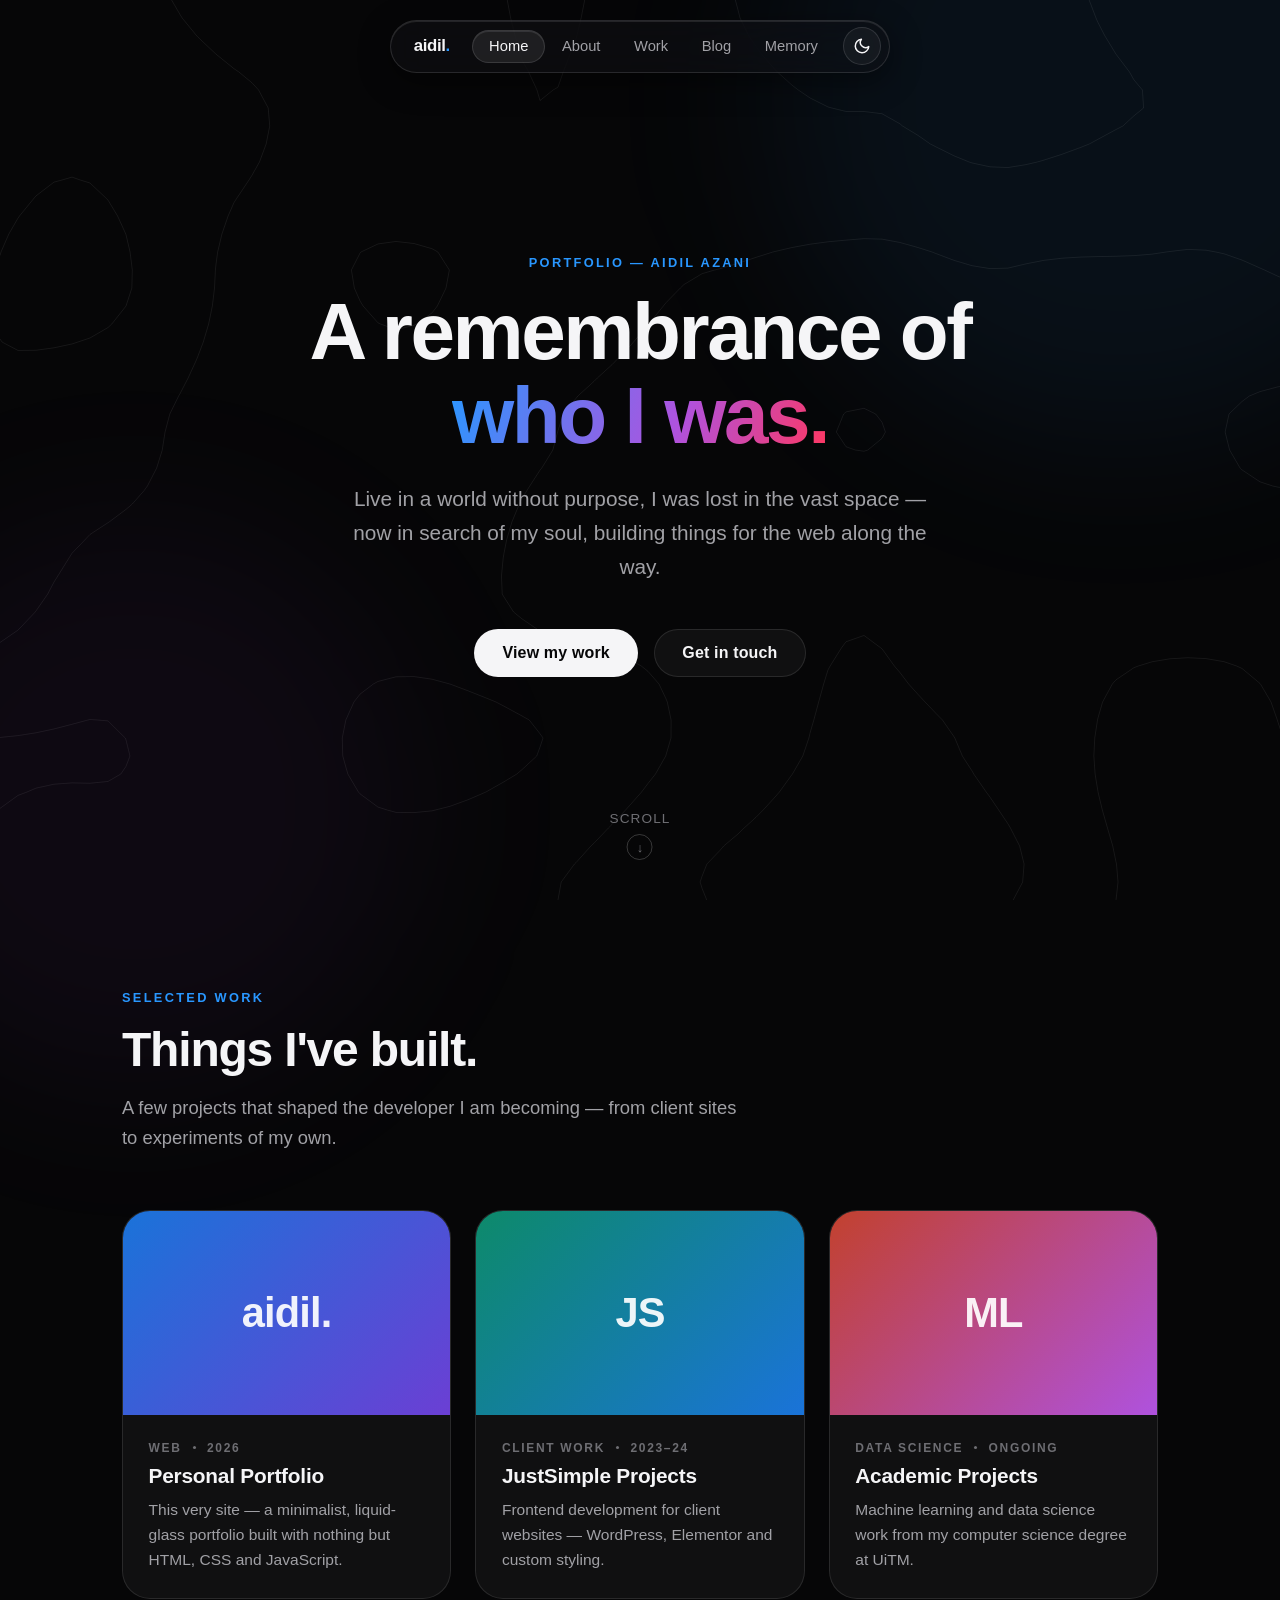
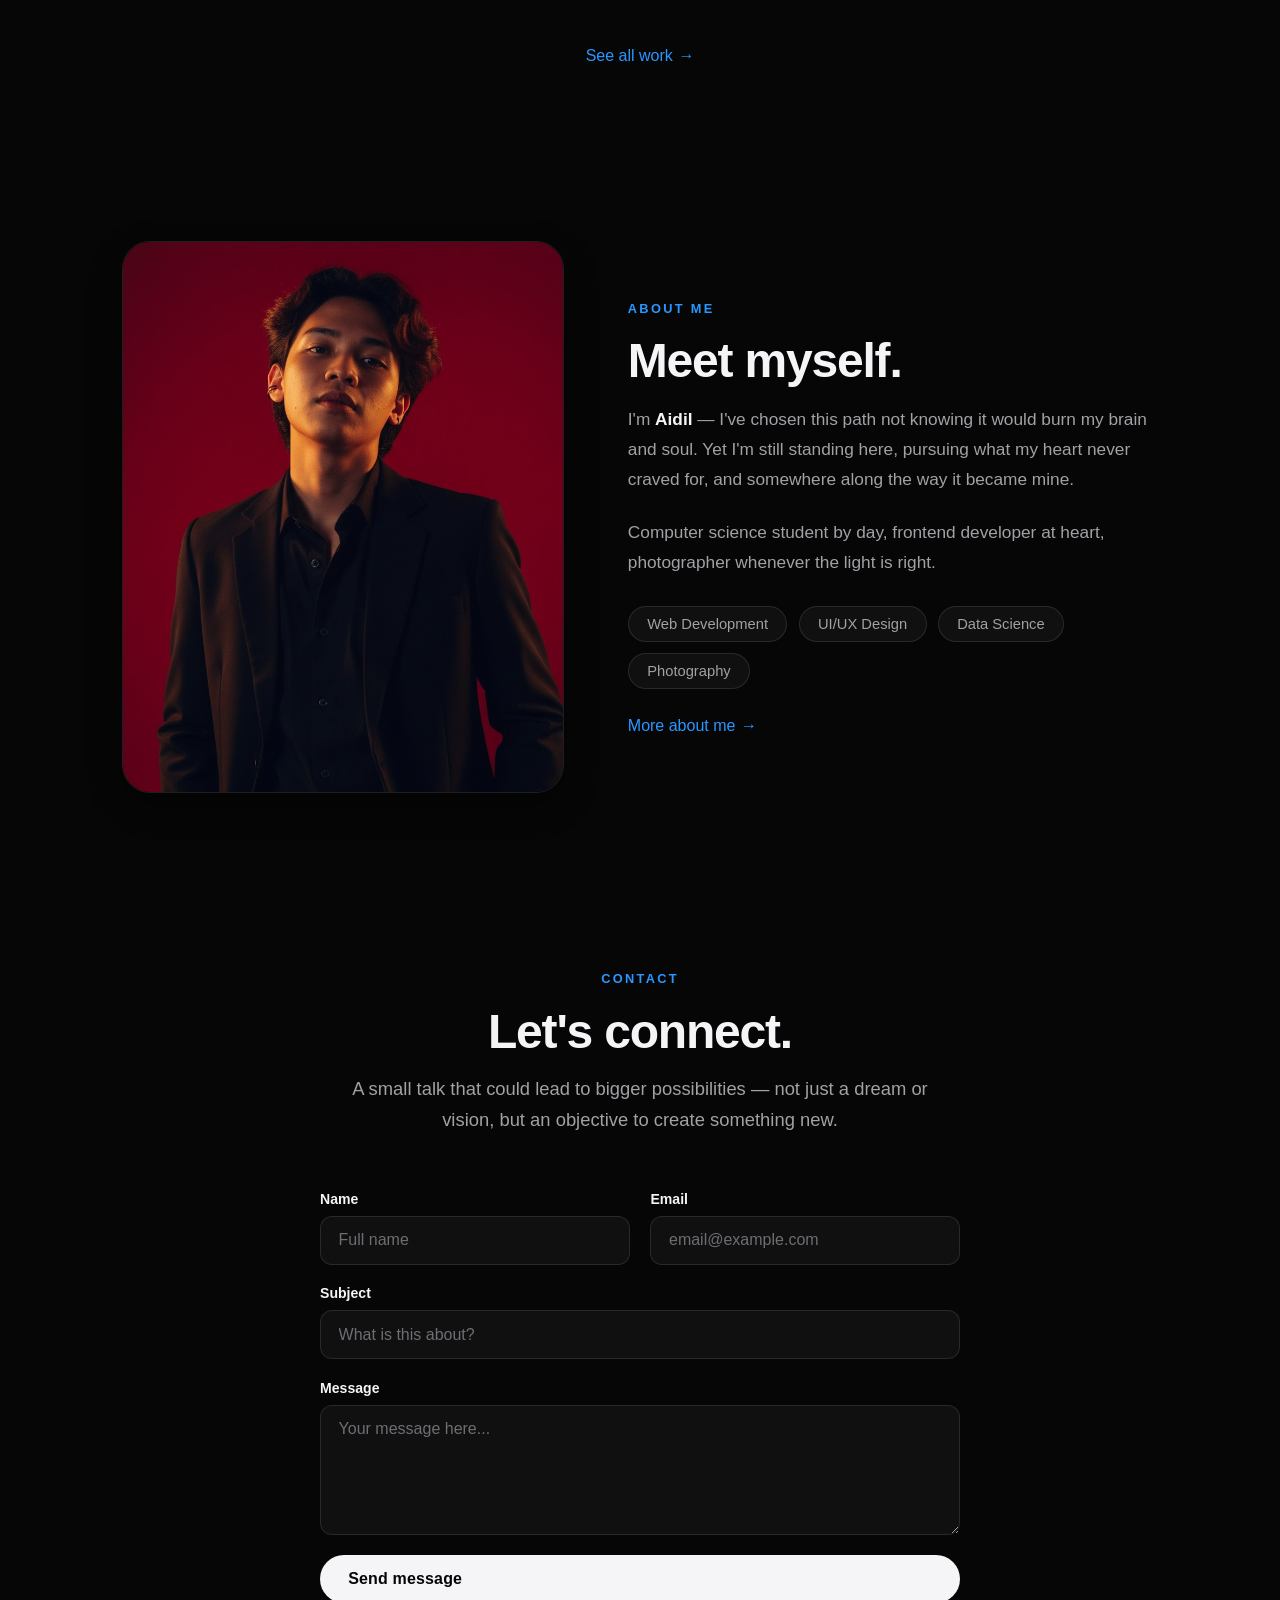
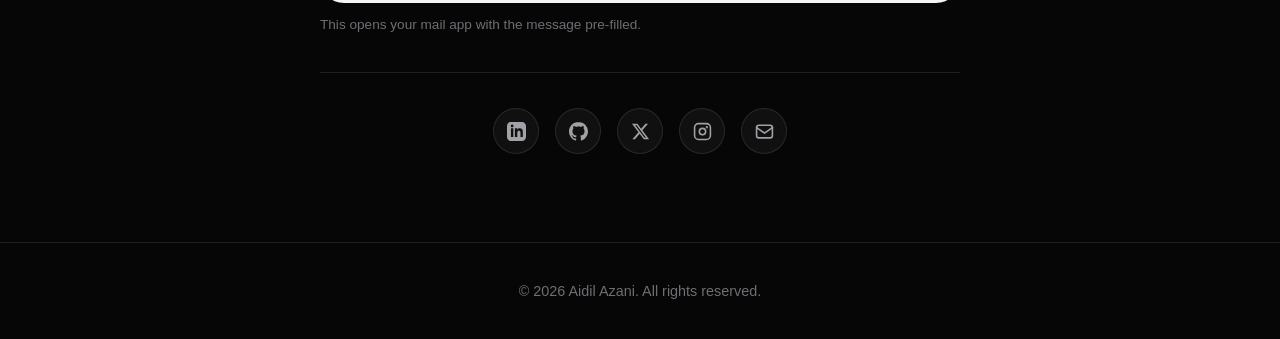
==== index.html @ 61cc22b5 "feat: initialize portfolio website with blog, memory game, and gallery functionality" ====
<!DOCTYPE html>
<html lang="en" data-theme="dark">

<head>
    <meta charset="UTF-8">
    <meta name="viewport" content="width=device-width, initial-scale=1.0">
    <title>Aidil Azani – Portfolio</title>
    <meta name="description" content="Portfolio of Aidil Azani — frontend developer and computer science student.">
    <script>
        (function () {
            var t; try { t = localStorage.getItem('theme'); } catch (e) { }
            document.documentElement.setAttribute('data-theme', t === 'light' ? 'light' : 'dark');
        })();
    </script>
    <link rel="stylesheet" href="css/portfolio.css">
</head>

<body>

    <header class="site-nav">
        <nav class="glass-nav" aria-label="Main navigation">
            <a href="index.html" class="nav-logo">aidil<span>.</span></a>
            <ul class="nav-links">
                <li class="nav-indicator" aria-hidden="true"></li>
                <li><a href="index.html">Home</a></li>
                <li><a href="about.html">About</a></li>
                <li><a href="work.html">Work</a></li>
                <li><a href="blog.html">Blog</a></li>
                <li><a href="memory.html">Memory</a></li>
            </ul>
            <button id="theme-toggle" class="theme-toggle" aria-label="Toggle dark / light mode">
                <svg class="icon-moon" viewBox="0 0 24 24" fill="none" stroke="currentColor" stroke-width="2"
                    stroke-linecap="round" stroke-linejoin="round">
                    <path d="M21 12.79A9 9 0 1 1 11.21 3 7 7 0 0 0 21 12.79z"></path>
                </svg>
                <svg class="icon-sun" viewBox="0 0 24 24" fill="none" stroke="currentColor" stroke-width="2"
                    stroke-linecap="round" stroke-linejoin="round">
                    <circle cx="12" cy="12" r="4"></circle>
                    <path d="M12 2v2m0 16v2M4.93 4.93l1.41 1.41m11.32 11.32 1.41 1.41M2 12h2m16 0h2M4.93 19.07l1.41-1.41M17.66 6.34l1.41-1.41"></path>
                </svg>
            </button>
        </nav>
    </header>

    <main>

        <!-- Hero -->
        <section class="hero container">
            <span class="eyebrow">Portfolio — Aidil Azani</span>
            <h1>A remembrance of<br><span class="gradient-text">who I was.</span></h1>
            <p class="lede">Live in a world without purpose, I was lost in the vast space — now in search of my
                soul, building things for the web along the way.</p>
            <div class="hero-actions">
                <a href="work.html" class="btn btn-primary">View my work</a>
                <a href="#contact" class="btn btn-ghost">Get in touch</a>
            </div>
            <div class="scroll-indicator">
                <p>Scroll</p>
                <div class="scroll-icon"></div>
            </div>
        </section>

        <!-- Featured work -->
        <section id="featured" class="container">
            <div class="section-head reveal">
                <span class="eyebrow">Selected Work</span>
                <h2 class="section-title">Things I've built.</h2>
                <p class="section-subtitle">A few projects that shaped the developer I am becoming — from client
                    sites to experiments of my own.</p>
            </div>
            <div class="card-grid">
                <a href="work.html" class="glass-card reveal">
                    <div class="card-thumb thumb-a">aidil.</div>
                    <div class="card-body">
                        <div class="card-meta"><span>Web</span><span class="dot"></span><span>2026</span></div>
                        <h3>Personal Portfolio</h3>
                        <p>This very site — a minimalist, liquid-glass portfolio built with nothing but HTML, CSS
                            and JavaScript.</p>
                    </div>
                </a>
                <a href="work.html" class="glass-card reveal reveal-delay-1">
                    <div class="card-thumb thumb-b">JS</div>
                    <div class="card-body">
                        <div class="card-meta"><span>Client Work</span><span class="dot"></span><span>2023–24</span></div>
                        <h3>JustSimple Projects</h3>
                        <p>Frontend development for client websites — WordPress, Elementor and custom styling.</p>
                    </div>
                </a>
                <a href="work.html" class="glass-card reveal reveal-delay-2">
                    <div class="card-thumb thumb-c">ML</div>
                    <div class="card-body">
                        <div class="card-meta"><span>Data Science</span><span class="dot"></span><span>Ongoing</span></div>
                        <h3>Academic Projects</h3>
                        <p>Machine learning and data science work from my computer science degree at UiTM.</p>
                    </div>
                </a>
            </div>
            <div class="section-footer reveal">
                <a href="work.html" class="text-link">See all work <span>→</span></a>
            </div>
        </section>

        <!-- About teaser -->
        <section id="about" class="container">
            <div class="about-split">
                <div class="about-photo reveal">
                    <img src="images/about.JPEG" alt="Aidil Azani">
                </div>
                <div class="about-copy reveal reveal-delay-1">
                    <span class="eyebrow">About Me</span>
                    <h2 class="section-title">Meet myself.</h2>
                    <p>I'm <strong>Aidil</strong> — I've chosen this path not knowing it would burn my brain and
                        soul. Yet I'm still standing here, pursuing what my heart never craved for, and somewhere
                        along the way it became mine.</p>
                    <p>Computer science student by day, frontend developer at heart, photographer whenever the
                        light is right.</p>
                    <div class="skills">
                        <span class="skill-tag">Web Development</span>
                        <span class="skill-tag">UI/UX Design</span>
                        <span class="skill-tag">Data Science</span>
                        <span class="skill-tag">Photography</span>
                    </div>
                    <a href="about.html" class="text-link">More about me <span>→</span></a>
                </div>
            </div>
        </section>

        <!-- Contact -->
        <section id="contact" class="container">
            <div class="contact-wrap">
                <div class="section-head centered reveal">
                    <span class="eyebrow">Contact</span>
                    <h2 class="section-title">Let's connect.</h2>
                    <p class="section-subtitle">A small talk that could lead to bigger possibilities — not just a
                        dream or vision, but an objective to create something new.</p>
                </div>

                <form class="contact-form reveal">
                    <div class="form-row">
                        <div class="form-group">
                            <label for="name">Name</label>
                            <input type="text" id="name" name="name" placeholder="Full name" required>
                        </div>
                        <div class="form-group">
                            <label for="email">Email</label>
                            <input type="email" id="email" name="email" placeholder="email@example.com" required>
                        </div>
                    </div>
                    <div class="form-group">
                        <label for="subject">Subject</label>
                        <input type="text" id="subject" name="subject" placeholder="What is this about?" required>
                    </div>
                    <div class="form-group">
                        <label for="message">Message</label>
                        <textarea id="message" name="message" placeholder="Your message here..." required></textarea>
                    </div>
                    <button type="submit" class="btn btn-primary">Send message</button>
                    <p class="form-note">This opens your mail app with the message pre-filled.</p>
                </form>

                <div class="social-links reveal">
                    <a href="https://linkedin.com/in/aidilazani" class="social-link" title="LinkedIn" target="_blank"
                        rel="noopener" aria-label="LinkedIn">
                        <svg viewBox="0 0 24 24" fill="currentColor">
                            <path d="M19 0h-14c-2.76 0-5 2.24-5 5v14c0 2.76 2.24 5 5 5h14c2.76 0 5-2.24 5-5v-14c0-2.76-2.24-5-5-5zm-11 19h-3v-11h3v11zm-1.5-12.27c-.97 0-1.75-.79-1.75-1.76s.78-1.76 1.75-1.76 1.75.79 1.75 1.76-.78 1.76-1.75 1.76zm13.5 12.27h-3v-5.6c0-3.37-4-3.11-4 0v5.6h-3v-11h3v1.77c1.4-2.59 7-2.78 7 2.47v6.76z" />
                        </svg>
                    </a>
                    <a href="https://github.com/kodeypool" class="social-link" title="GitHub" target="_blank"
                        rel="noopener" aria-label="GitHub">
                        <svg viewBox="0 0 24 24" fill="currentColor">
                            <path d="M12 0c-6.63 0-12 5.37-12 12 0 5.3 3.44 9.8 8.21 11.39.6.11.82-.26.82-.58 0-.28-.01-1.02-.02-2.01-3.34.73-4.04-1.61-4.04-1.61-.55-1.39-1.33-1.76-1.33-1.76-1.09-.74.08-.73.08-.73 1.21.09 1.84 1.24 1.84 1.24 1.07 1.83 2.81 1.3 3.49 1 .11-.78.42-1.31.76-1.61-2.66-.3-5.47-1.33-5.47-5.93 0-1.31.47-2.38 1.24-3.22-.13-.3-.54-1.52.12-3.18 0 0 1.01-.32 3.3 1.23.96-.27 1.98-.4 3-.4s2.04.14 3 .4c2.28-1.55 3.29-1.23 3.29-1.23.66 1.66.25 2.88.12 3.18.77.84 1.23 1.91 1.23 3.22 0 4.61-2.81 5.63-5.48 5.92.43.37.81 1.1.81 2.22 0 1.61-.01 2.9-.01 3.29 0 .32.21.7.82.58 4.77-1.59 8.2-6.09 8.2-11.39 0-6.63-5.37-12-12-12z" />
                        </svg>
                    </a>
                    <a href="https://twitter.com/aidilazani" class="social-link" title="X" target="_blank"
                        rel="noopener" aria-label="X (Twitter)">
                        <svg viewBox="0 0 24 24" fill="currentColor">
                            <path d="M18.244 2.25h3.308l-7.227 8.26 8.502 11.24h-6.657l-5.214-6.817-5.966 6.817h-3.31l7.73-8.835-8.156-10.665h6.826l4.713 6.231zm-1.161 17.52h1.833l-11.83-15.644h-1.967z" />
                        </svg>
                    </a>
                    <a href="https://instagram.com/aidilazani" class="social-link" title="Instagram" target="_blank"
                        rel="noopener" aria-label="Instagram">
                        <svg viewBox="0 0 24 24" fill="none" stroke="currentColor" stroke-width="2"
                            stroke-linecap="round" stroke-linejoin="round">
                            <rect x="2" y="2" width="20" height="20" rx="5"></rect>
                            <circle cx="12" cy="12" r="4"></circle>
                            <circle cx="17.5" cy="6.5" r="0.5" fill="currentColor"></circle>
                        </svg>
                    </a>
                    <a href="mailto:haidilazani@gmail.com" class="social-link" title="Email" aria-label="Email">
                        <svg viewBox="0 0 24 24" fill="none" stroke="currentColor" stroke-width="2"
                            stroke-linecap="round" stroke-linejoin="round">
                            <rect x="2" y="4" width="20" height="16" rx="3"></rect>
                            <path d="m2 7 10 7 10-7"></path>
                        </svg>
                    </a>
                </div>
            </div>
        </section>
    </main>

    <footer>
        &copy; 2026 Aidil Azani. All rights reserved.
    </footer>

    <script src="js/navbar.js"></script>
    <script src="js/background.js"></script>
</body>

</html>
---- css/portfolio.css ----
/* ==========================================================================
   Aidil Azani — Portfolio
   Design system: Apple-inspired minimalism, liquid glass surfaces
   ========================================================================== */

/* --------------------------------------------------------------------------
   1. Design tokens
   -------------------------------------------------------------------------- */
:root {
  color-scheme: dark;

  /* Surfaces */
  --bg: #060607;
  --bg-elevated: #121214;
  --bg-card: rgba(255, 255, 255, 0.045);
  --bg-card-hover: rgba(255, 255, 255, 0.08);

  /* Text */
  --text: #f5f5f7;
  --text-secondary: #a1a1a6;
  --text-tertiary: #6e6e73;

  /* Accent (Apple blue, dark variant) */
  --accent: #2997ff;
  --accent-soft: rgba(41, 151, 255, 0.14);

  /* Lines */
  --border: rgba(255, 255, 255, 0.1);
  --border-strong: rgba(255, 255, 255, 0.2);

  /* Liquid glass */
  --glass-bg: rgba(18, 18, 20, 0.55);
  --glass-bg-scrolled: rgba(14, 14, 16, 0.72);
  --glass-border: rgba(255, 255, 255, 0.12);
  --glass-highlight: rgba(255, 255, 255, 0.1);
  --glass-shadow: 0 8px 32px rgba(0, 0, 0, 0.45);

  /* Ambient glow orbs */
  --orb-1: rgba(41, 151, 255, 0.07);
  --orb-2: rgba(175, 82, 222, 0.05);

  /* Buttons */
  --btn-solid-bg: #f5f5f7;
  --btn-solid-text: #060607;

  /* Shadows */
  --shadow-card: 0 12px 32px rgba(0, 0, 0, 0.4);

  /* Motion */
  --ease-spring: cubic-bezier(0.32, 0.72, 0, 1);
  --ease-out: cubic-bezier(0.22, 1, 0.36, 1);

  /* Radii */
  --radius-sm: 12px;
  --radius-md: 18px;
  --radius-lg: 28px;
  --radius-pill: 999px;
}

[data-theme="light"] {
  color-scheme: light;

  --bg: #f5f5f7;
  --bg-elevated: #ffffff;
  --bg-card: rgba(255, 255, 255, 0.72);
  --bg-card-hover: rgba(255, 255, 255, 0.95);

  --text: #1d1d1f;
  --text-secondary: #51515a;
  --text-tertiary: #86868b;

  --accent: #0071e3;
  --accent-soft: rgba(0, 113, 227, 0.1);

  --border: rgba(0, 0, 0, 0.1);
  --border-strong: rgba(0, 0, 0, 0.2);

  --glass-bg: rgba(255, 255, 255, 0.55);
  --glass-bg-scrolled: rgba(255, 255, 255, 0.75);
  --glass-border: rgba(255, 255, 255, 0.65);
  --glass-highlight: rgba(255, 255, 255, 0.9);
  --glass-shadow: 0 8px 32px rgba(0, 0, 0, 0.1);

  --orb-1: rgba(0, 113, 227, 0.09);
  --orb-2: rgba(175, 82, 222, 0.07);

  --btn-solid-bg: #1d1d1f;
  --btn-solid-text: #f5f5f7;

  --shadow-card: 0 12px 32px rgba(0, 0, 0, 0.08);
}

/* --------------------------------------------------------------------------
   2. Base
   -------------------------------------------------------------------------- */
*,
*::before,
*::after {
  box-sizing: border-box;
}

html {
  scroll-behavior: smooth;
}

body {
  margin: 0;
  min-height: 100vh;
  font-family: -apple-system, BlinkMacSystemFont, "SF Pro Display", "Segoe UI",
    Roboto, Helvetica, Arial, sans-serif;
  background: var(--bg);
  color: var(--text);
  -webkit-font-smoothing: antialiased;
  text-rendering: optimizeLegibility;
  transition: background-color 0.5s ease, color 0.5s ease;
  overflow-x: hidden;
}

::selection {
  background: var(--accent);
  color: #fff;
}

/* Ambient background orbs */
body::before,
body::after {
  content: "";
  position: fixed;
  z-index: -1;
  border-radius: 50%;
  filter: blur(80px);
  pointer-events: none;
  transition: background 0.6s ease;
}

body::before {
  width: 55vw;
  height: 55vw;
  top: -20vw;
  right: -15vw;
  background: var(--orb-1);
  animation: drift-a 26s ease-in-out infinite alternate;
}

body::after {
  width: 45vw;
  height: 45vw;
  bottom: -15vw;
  left: -12vw;
  background: var(--orb-2);
  animation: drift-b 32s ease-in-out infinite alternate;
}

@keyframes drift-a {
  to {
    transform: translate(-8vw, 10vh) scale(1.15);
  }
}

@keyframes drift-b {
  to {
    transform: translate(10vw, -8vh) scale(1.1);
  }
}

img {
  max-width: 100%;
  display: block;
}

/* Interactive cursor background (injected by js/background.js).
   Negative z-index keeps it under all content; as the last child of
   <body> it still paints above the ambient orbs. */
.cursor-canvas {
  position: fixed;
  inset: 0;
  z-index: -1;
  pointer-events: none;
}

/* --------------------------------------------------------------------------
   3. Liquid glass navigation
   -------------------------------------------------------------------------- */
.site-nav {
  position: fixed;
  top: 1.25rem;
  left: 0;
  right: 0;
  z-index: 1000;
  display: flex;
  justify-content: center;
  padding: 0 1rem;
  pointer-events: none;
}

.glass-nav {
  pointer-events: auto;
  display: flex;
  align-items: center;
  gap: 0.5rem;
  padding: 0.4rem 0.5rem;
  border-radius: var(--radius-pill);
  background: var(--glass-bg);
  -webkit-backdrop-filter: blur(20px) saturate(180%);
  backdrop-filter: blur(20px) saturate(180%);
  border: 1px solid var(--glass-border);
  box-shadow: var(--glass-shadow),
    inset 0 1px 0 var(--glass-highlight);
  transition: background 0.4s ease, box-shadow 0.4s ease,
    border-color 0.4s ease, transform 0.4s var(--ease-spring);
}

.site-nav.scrolled .glass-nav {
  background: var(--glass-bg-scrolled);
  transform: scale(0.96);
}

.nav-logo {
  font-weight: 700;
  font-size: 1.05rem;
  letter-spacing: -0.02em;
  color: var(--text);
  text-decoration: none;
  padding: 0.45rem 0.9rem;
  white-space: nowrap;
}

.nav-logo span {
  color: var(--accent);
}

.nav-links {
  position: relative;
  display: flex;
  list-style: none;
  margin: 0;
  padding: 0;
}

.nav-links a {
  position: relative;
  z-index: 1;
  display: block;
  padding: 0.55rem 1.05rem;
  font-size: 0.92rem;
  font-weight: 500;
  color: var(--text-secondary);
  text-decoration: none;
  border-radius: var(--radius-pill);
  transition: color 0.25s ease;
  white-space: nowrap;
}

.nav-links a:hover,
.nav-links a.active {
  color: var(--text);
}

/* Sliding liquid pill (positioned by JS) */
.nav-indicator {
  position: absolute;
  top: 0;
  left: 0;
  height: 100%;
  border-radius: var(--radius-pill);
  background: var(--bg-card-hover);
  border: 1px solid var(--glass-border);
  box-shadow: inset 0 1px 0 var(--glass-highlight);
  opacity: 0;
  transition: left 0.45s var(--ease-spring), width 0.45s var(--ease-spring),
    opacity 0.3s ease, background 0.4s ease;
  will-change: left, width;
}

.nav-indicator.visible {
  opacity: 1;
}

/* Theme toggle */
.theme-toggle {
  position: relative;
  width: 38px;
  height: 38px;
  flex-shrink: 0;
  border: 1px solid var(--glass-border);
  border-radius: 50%;
  background: var(--bg-card);
  color: var(--text);
  cursor: pointer;
  display: flex;
  align-items: center;
  justify-content: center;
  transition: background 0.3s ease, transform 0.3s var(--ease-spring),
    border-color 0.3s ease;
  overflow: hidden;
}

.theme-toggle:hover {
  background: var(--bg-card-hover);
  transform: scale(1.08);
}

.theme-toggle:active {
  transform: scale(0.92);
}

.theme-toggle svg {
  position: absolute;
  width: 18px;
  height: 18px;
  transition: transform 0.5s var(--ease-spring), opacity 0.3s ease;
}

.theme-toggle .icon-sun {
  opacity: 0;
  transform: rotate(90deg) scale(0.4);
}

.theme-toggle .icon-moon {
  opacity: 1;
  transform: rotate(0) scale(1);
}

[data-theme="light"] .theme-toggle .icon-sun {
  opacity: 1;
  transform: rotate(0) scale(1);
}

[data-theme="light"] .theme-toggle .icon-moon {
  opacity: 0;
  transform: rotate(-90deg) scale(0.4);
}

/* --------------------------------------------------------------------------
   4. Page transitions
   -------------------------------------------------------------------------- */
main {
  animation: page-enter 0.6s var(--ease-out) both;
}

body.page-exit main,
body.page-exit footer {
  opacity: 0;
  transform: translateY(12px);
  transition: opacity 0.28s ease, transform 0.28s ease;
}

@keyframes page-enter {
  from {
    opacity: 0;
    transform: translateY(16px);
  }

  to {
    opacity: 1;
    transform: translateY(0);
  }
}

/* Scroll-reveal */
.reveal {
  opacity: 0;
  transform: translateY(28px);
  transition: opacity 0.7s var(--ease-out), transform 0.7s var(--ease-out);
}

.reveal.visible {
  opacity: 1;
  transform: translateY(0);
}

.reveal-delay-1 { transition-delay: 0.1s; }
.reveal-delay-2 { transition-delay: 0.2s; }
.reveal-delay-3 { transition-delay: 0.3s; }

@media (prefers-reduced-motion: reduce) {

  *,
  *::before,
  *::after {
    animation-duration: 0.01ms !important;
    transition-duration: 0.01ms !important;
  }

  .reveal {
    opacity: 1;
    transform: none;
  }
}

/* --------------------------------------------------------------------------
   5. Layout primitives
   -------------------------------------------------------------------------- */
main {
  padding-top: 6rem;
}

/* Horizontal padding only (longhand), so it never overrides
   the vertical rhythm set on `section` below. */
.container {
  width: 100%;
  max-width: 1100px;
  margin: 0 auto;
  padding-left: 2rem;
  padding-right: 2rem;
}

/* One consistent vertical rhythm for every section */
section {
  padding-top: 5.5rem;
  padding-bottom: 5.5rem;
  scroll-margin-top: 5rem;
}

.eyebrow {
  display: inline-block;
  font-size: 0.8rem;
  font-weight: 600;
  letter-spacing: 0.18em;
  text-transform: uppercase;
  color: var(--accent);
  margin-bottom: 1.2rem;
}

.section-title {
  font-size: clamp(2rem, 4.5vw, 3rem);
  font-weight: 700;
  letter-spacing: -0.025em;
  line-height: 1.1;
  margin: 0 0 1rem;
  color: var(--text);
}

.section-subtitle {
  font-size: 1.15rem;
  line-height: 1.65;
  color: var(--text-secondary);
  max-width: 620px;
  margin: 0 0 2.5rem;
}

/* Consistent gap between a section's heading block and its content
   (card grids, timelines, tool lists...) */
.section-head {
  margin-bottom: 3.5rem;
}

.section-head> :last-child {
  margin-bottom: 0;
}

.section-head.centered {
  text-align: center;
}

.section-head.centered .section-subtitle {
  margin-left: auto;
  margin-right: auto;
}

/* --------------------------------------------------------------------------
   6. Buttons & links
   -------------------------------------------------------------------------- */
.btn {
  display: inline-flex;
  align-items: center;
  gap: 0.5rem;
  padding: 0.85rem 1.7rem;
  border-radius: var(--radius-pill);
  font-size: 1rem;
  font-weight: 600;
  font-family: inherit;
  letter-spacing: 0.01em;
  text-decoration: none;
  cursor: pointer;
  transition: transform 0.3s var(--ease-spring), box-shadow 0.3s ease,
    background 0.3s ease, color 0.3s ease, border-color 0.3s ease;
}

.btn:hover {
  transform: translateY(-2px);
}

.btn:active {
  transform: translateY(0) scale(0.97);
}

.btn-primary {
  background: var(--btn-solid-bg);
  color: var(--btn-solid-text);
  border: 1px solid transparent;
}

.btn-primary:hover {
  box-shadow: 0 8px 24px rgba(0, 0, 0, 0.25);
}

.btn-ghost {
  background: var(--bg-card);
  color: var(--text);
  border: 1px solid var(--border);
  -webkit-backdrop-filter: blur(12px);
  backdrop-filter: blur(12px);
}

.btn-ghost:hover {
  background: var(--bg-card-hover);
  border-color: var(--border-strong);
}

.text-link {
  color: var(--accent);
  text-decoration: none;
  font-weight: 500;
  display: inline-flex;
  align-items: center;
  gap: 0.35rem;
  transition: gap 0.3s var(--ease-spring);
}

.text-link:hover {
  gap: 0.65rem;
}

/* --------------------------------------------------------------------------
   7. Hero
   -------------------------------------------------------------------------- */
.hero {
  min-height: calc(100vh - 6rem);
  display: flex;
  flex-direction: column;
  align-items: center;
  justify-content: center;
  text-align: center;
  position: relative;
  padding-top: 2rem;
  padding-bottom: 6rem;
}

.hero h1 {
  font-size: clamp(2.6rem, 7vw, 5rem);
  font-weight: 700;
  letter-spacing: -0.03em;
  line-height: 1.05;
  margin: 0 0 1.5rem;
  color: var(--text);
}

.hero h1 .gradient-text {
  background: linear-gradient(110deg, var(--accent), #af52de 60%, #ff375f);
  -webkit-background-clip: text;
  background-clip: text;
  -webkit-text-fill-color: transparent;
  color: transparent;
}

.hero .lede {
  font-size: clamp(1.05rem, 2vw, 1.3rem);
  line-height: 1.65;
  color: var(--text-secondary);
  max-width: 580px;
  margin: 0 auto 2.8rem;
}

.hero-actions {
  display: flex;
  gap: 1rem;
  justify-content: center;
  flex-wrap: wrap;
}

.scroll-indicator {
  position: absolute;
  bottom: 2.5rem;
  left: 50%;
  transform: translateX(-50%);
  text-align: center;
}

.scroll-indicator p {
  color: var(--text-tertiary);
  font-size: 0.85rem;
  margin: 0 0 0.5rem;
  letter-spacing: 0.08em;
  text-transform: uppercase;
}

.scroll-icon {
  width: 26px;
  height: 26px;
  margin: 0 auto;
  border: 1px solid var(--border-strong);
  border-radius: 50%;
  display: flex;
  align-items: center;
  justify-content: center;
  animation: bounce 2.2s infinite;
}

.scroll-icon::after {
  content: "↓";
  color: var(--text-tertiary);
  font-size: 0.8rem;
}

@keyframes bounce {

  0%,
  100% {
    transform: translateY(0);
  }

  50% {
    transform: translateY(8px);
  }
}

/* --------------------------------------------------------------------------
   8. Cards (work / blog)
   -------------------------------------------------------------------------- */
.card-grid {
  display: grid;
  grid-template-columns: repeat(auto-fit, minmax(280px, 1fr));
  gap: 1.5rem;
}

.glass-card {
  position: relative;
  display: flex;
  flex-direction: column;
  border-radius: var(--radius-lg);
  background: var(--bg-card);
  border: 1px solid var(--border);
  -webkit-backdrop-filter: blur(16px);
  backdrop-filter: blur(16px);
  overflow: hidden;
  text-decoration: none;
  color: inherit;
  transition: transform 0.4s var(--ease-spring), background 0.3s ease,
    border-color 0.3s ease, box-shadow 0.4s ease;
}

.glass-card:hover {
  transform: translateY(-6px);
  background: var(--bg-card-hover);
  border-color: var(--border-strong);
  box-shadow: var(--shadow-card);
}

.card-thumb {
  aspect-ratio: 16 / 10;
  display: flex;
  align-items: center;
  justify-content: center;
  font-size: 2.6rem;
  font-weight: 700;
  letter-spacing: -0.02em;
  color: rgba(255, 255, 255, 0.92);
  transition: transform 0.5s var(--ease-spring);
}

.glass-card:hover .card-thumb {
  transform: scale(1.04);
}

.thumb-a { background: linear-gradient(135deg, #1a73d9, #6b3fd4); }
.thumb-b { background: linear-gradient(135deg, #0d8a6a, #1a73d9); }
.thumb-c { background: linear-gradient(135deg, #c2412e, #af52de); }
.thumb-d { background: linear-gradient(135deg, #b8860b, #c2412e); }

.card-body {
  padding: 1.6rem;
  display: flex;
  flex-direction: column;
  gap: 0.6rem;
  flex: 1;
}

.card-meta {
  display: flex;
  align-items: center;
  gap: 0.7rem;
  font-size: 0.75rem;
  font-weight: 600;
  text-transform: uppercase;
  letter-spacing: 0.14em;
  color: var(--text-tertiary);
}

.card-meta .dot {
  width: 3px;
  height: 3px;
  border-radius: 50%;
  background: var(--text-tertiary);
}

.card-body h3 {
  margin: 0;
  font-size: 1.3rem;
  font-weight: 600;
  letter-spacing: -0.01em;
  color: var(--text);
}

.card-body p {
  margin: 0;
  font-size: 0.97rem;
  line-height: 1.6;
  color: var(--text-secondary);
  flex: 1;
}

.card-tags {
  display: flex;
  flex-wrap: wrap;
  gap: 0.5rem;
  margin-top: 0.6rem;
}

.tag {
  font-size: 0.78rem;
  font-weight: 500;
  padding: 0.32rem 0.8rem;
  border-radius: var(--radius-pill);
  background: var(--accent-soft);
  color: var(--accent);
}

.card-link {
  margin-top: 0.8rem;
  font-size: 0.95rem;
}

.section-footer {
  text-align: center;
  margin-top: 3rem;
}

/* --------------------------------------------------------------------------
   9. About teaser (home) & About page
   -------------------------------------------------------------------------- */
.about-split {
  display: grid;
  grid-template-columns: minmax(0, 5fr) minmax(0, 6fr);
  gap: 4rem;
  align-items: center;
}

.about-photo {
  position: relative;
  border-radius: var(--radius-lg);
  overflow: hidden;
  aspect-ratio: 4 / 5;
  border: 1px solid var(--border);
  box-shadow: var(--shadow-card);
}

.about-photo img {
  width: 100%;
  height: 100%;
  object-fit: cover;
  transition: transform 0.6s var(--ease-spring);
}

.about-photo:hover img {
  transform: scale(1.04);
}

.about-copy p {
  font-size: 1.08rem;
  line-height: 1.75;
  color: var(--text-secondary);
  margin: 0 0 1.4rem;
}

.about-copy p strong {
  color: var(--text);
  font-weight: 600;
}

/* Skill pills */
.skills {
  display: flex;
  flex-wrap: wrap;
  gap: 0.7rem;
  margin: 1.8rem 0;
}

.skill-tag {
  border: 1px solid var(--border);
  border-radius: var(--radius-pill);
  padding: 0.55rem 1.15rem;
  font-size: 0.92rem;
  font-weight: 500;
  color: var(--text-secondary);
  background: var(--bg-card);
  transition: border-color 0.25s ease, color 0.25s ease,
    background 0.25s ease, transform 0.25s var(--ease-spring);
  cursor: default;
}

.skill-tag:hover {
  border-color: var(--accent);
  color: var(--accent);
  background: var(--accent-soft);
  transform: translateY(-2px);
}

/* Stats strip */
.stats-strip {
  display: grid;
  grid-template-columns: repeat(3, 1fr);
  gap: 1.5rem;
  margin: 3rem 0;
}

.stat {
  text-align: center;
  padding: 2rem 1rem;
  border-radius: var(--radius-md);
  background: var(--bg-card);
  border: 1px solid var(--border);
}

.stat .num {
  display: block;
  font-size: 2.2rem;
  font-weight: 700;
  letter-spacing: -0.02em;
  color: var(--text);
}

.stat .label {
  font-size: 0.85rem;
  color: var(--text-tertiary);
  text-transform: uppercase;
  letter-spacing: 0.12em;
}

/* Experience timeline */
.timeline {
  position: relative;
  margin: 0;
  padding: 0 0 0 2rem;
  list-style: none;
  border-left: 1px solid var(--border);
}

.timeline li {
  position: relative;
  padding-bottom: 2.6rem;
}

.timeline li:last-child {
  padding-bottom: 0;
}

.timeline li::before {
  content: "";
  position: absolute;
  left: calc(-2rem - 5.5px);
  top: 6px;
  width: 10px;
  height: 10px;
  border-radius: 50%;
  background: var(--accent);
  box-shadow: 0 0 0 5px var(--accent-soft);
}

.timeline .when {
  font-size: 0.82rem;
  font-weight: 600;
  text-transform: uppercase;
  letter-spacing: 0.14em;
  color: var(--text-tertiary);
}

.timeline h3 {
  margin: 0.4rem 0 0.2rem;
  font-size: 1.2rem;
  font-weight: 600;
  color: var(--text);
}

.timeline .role {
  font-size: 0.95rem;
  color: var(--accent);
  font-weight: 500;
  margin: 0 0 0.5rem;
}

.timeline p {
  margin: 0;
  font-size: 0.97rem;
  line-height: 1.65;
  color: var(--text-secondary);
  max-width: 560px;
}

/* Tools row */
.tools-list {
  display: flex;
  flex-wrap: wrap;
  gap: 0.8rem;
}

.tool-item {
  padding: 0.7rem 1.3rem;
  border-radius: var(--radius-md);
  background: var(--bg-card);
  border: 1px solid var(--border);
  color: var(--text-secondary);
  font-size: 0.95rem;
  font-weight: 500;
  transition: transform 0.25s var(--ease-spring), border-color 0.25s ease,
    color 0.25s ease;
}

.tool-item:hover {
  transform: translateY(-3px);
  border-color: var(--border-strong);
  color: var(--text);
}

/* --------------------------------------------------------------------------
   10. Contact
   -------------------------------------------------------------------------- */
.contact-wrap {
  max-width: 640px;
  margin: 0 auto;
  text-align: center;
}

.contact-form {
  display: flex;
  flex-direction: column;
  gap: 1.3rem;
  margin: 2.5rem 0;
  text-align: left;
}

.form-row {
  display: grid;
  grid-template-columns: 1fr 1fr;
  gap: 1.3rem;
}

.form-group {
  display: flex;
  flex-direction: column;
}

.form-group label {
  font-size: 0.88rem;
  font-weight: 600;
  margin-bottom: 0.55rem;
  color: var(--text);
}

.form-group input,
.form-group textarea {
  background: var(--bg-card);
  border: 1px solid var(--border);
  border-radius: var(--radius-sm);
  padding: 0.9rem 1.1rem;
  color: var(--text);
  font-family: inherit;
  font-size: 1rem;
  transition: border-color 0.25s ease, background 0.25s ease,
    box-shadow 0.25s ease;
}

.form-group input::placeholder,
.form-group textarea::placeholder {
  color: var(--text-tertiary);
}

.form-group input:focus,
.form-group textarea:focus {
  outline: none;
  border-color: var(--accent);
  box-shadow: 0 0 0 4px var(--accent-soft);
}

.form-group textarea {
  resize: vertical;
  min-height: 130px;
}

.form-note {
  font-size: 0.85rem;
  color: var(--text-tertiary);
  margin: -0.4rem 0 0;
}

/* Social links */
.social-links {
  display: flex;
  justify-content: center;
  gap: 1rem;
  margin-top: 2.5rem;
  padding-top: 2.2rem;
  border-top: 1px solid var(--border);
}

.social-link {
  display: flex;
  align-items: center;
  justify-content: center;
  width: 46px;
  height: 46px;
  border-radius: 50%;
  background: var(--bg-card);
  border: 1px solid var(--border);
  color: var(--text-secondary);
  text-decoration: none;
  font-size: 1.1rem;
  transition: transform 0.3s var(--ease-spring), background 0.25s ease,
    color 0.25s ease, border-color 0.25s ease;
}

.social-link:hover {
  background: var(--bg-card-hover);
  border-color: var(--border-strong);
  color: var(--text);
  transform: translateY(-4px);
}

.social-link svg {
  width: 19px;
  height: 19px;
}

/* --------------------------------------------------------------------------
   11. Blog
   -------------------------------------------------------------------------- */
.blog-list {
  display: flex;
  flex-direction: column;
  gap: 1.2rem;
  max-width: 760px;
  margin: 0 auto;
}

.blog-entry {
  display: grid;
  grid-template-columns: 110px 1fr auto;
  align-items: center;
  gap: 1.6rem;
  padding: 1.6rem 1.8rem;
  border-radius: var(--radius-md);
  background: var(--bg-card);
  border: 1px solid var(--border);
  text-decoration: none;
  color: inherit;
  transition: transform 0.35s var(--ease-spring), background 0.25s ease,
    border-color 0.25s ease;
}

.blog-entry:hover {
  transform: translateX(6px);
  background: var(--bg-card-hover);
  border-color: var(--border-strong);
}

.blog-entry .date {
  font-size: 0.85rem;
  font-weight: 600;
  color: var(--text-tertiary);
  text-transform: uppercase;
  letter-spacing: 0.08em;
}

.blog-entry h3 {
  margin: 0 0 0.3rem;
  font-size: 1.15rem;
  font-weight: 600;
  color: var(--text);
}

.blog-entry p {
  margin: 0;
  font-size: 0.93rem;
  color: var(--text-secondary);
  line-height: 1.55;
}

.blog-entry .arrow {
  font-size: 1.2rem;
  color: var(--text-tertiary);
  transition: transform 0.3s var(--ease-spring), color 0.25s ease;
}

.blog-entry:hover .arrow {
  transform: translateX(4px);
  color: var(--accent);
}

/* --------------------------------------------------------------------------
   12. Footer
   -------------------------------------------------------------------------- */
footer {
  text-align: center;
  padding: 2.5rem 1rem;
  color: var(--text-tertiary);
  font-size: 0.9rem;
  border-top: 1px solid var(--border);
  transition: border-color 0.4s ease;
}

/* --------------------------------------------------------------------------
   13. Responsive
   -------------------------------------------------------------------------- */
@media (max-width: 860px) {
  .about-split {
    grid-template-columns: 1fr;
    gap: 2.5rem;
  }

  .about-photo {
    max-width: 420px;
    margin: 0 auto;
  }

  .stats-strip {
    grid-template-columns: 1fr;
  }
}

@media (max-width: 700px) {
  .container {
    padding: 0 1.25rem;
  }

  section {
    padding: 4rem 0;
  }

  .nav-logo {
    display: none;
  }

  .nav-links a {
    padding: 0.55rem 0.75rem;
    font-size: 0.86rem;
  }

  .form-row {
    grid-template-columns: 1fr;
  }

  .blog-entry {
    grid-template-columns: 1fr;
    gap: 0.6rem;
  }

  .blog-entry .arrow {
    display: none;
  }

  .scroll-indicator {
    display: none;
  }
}
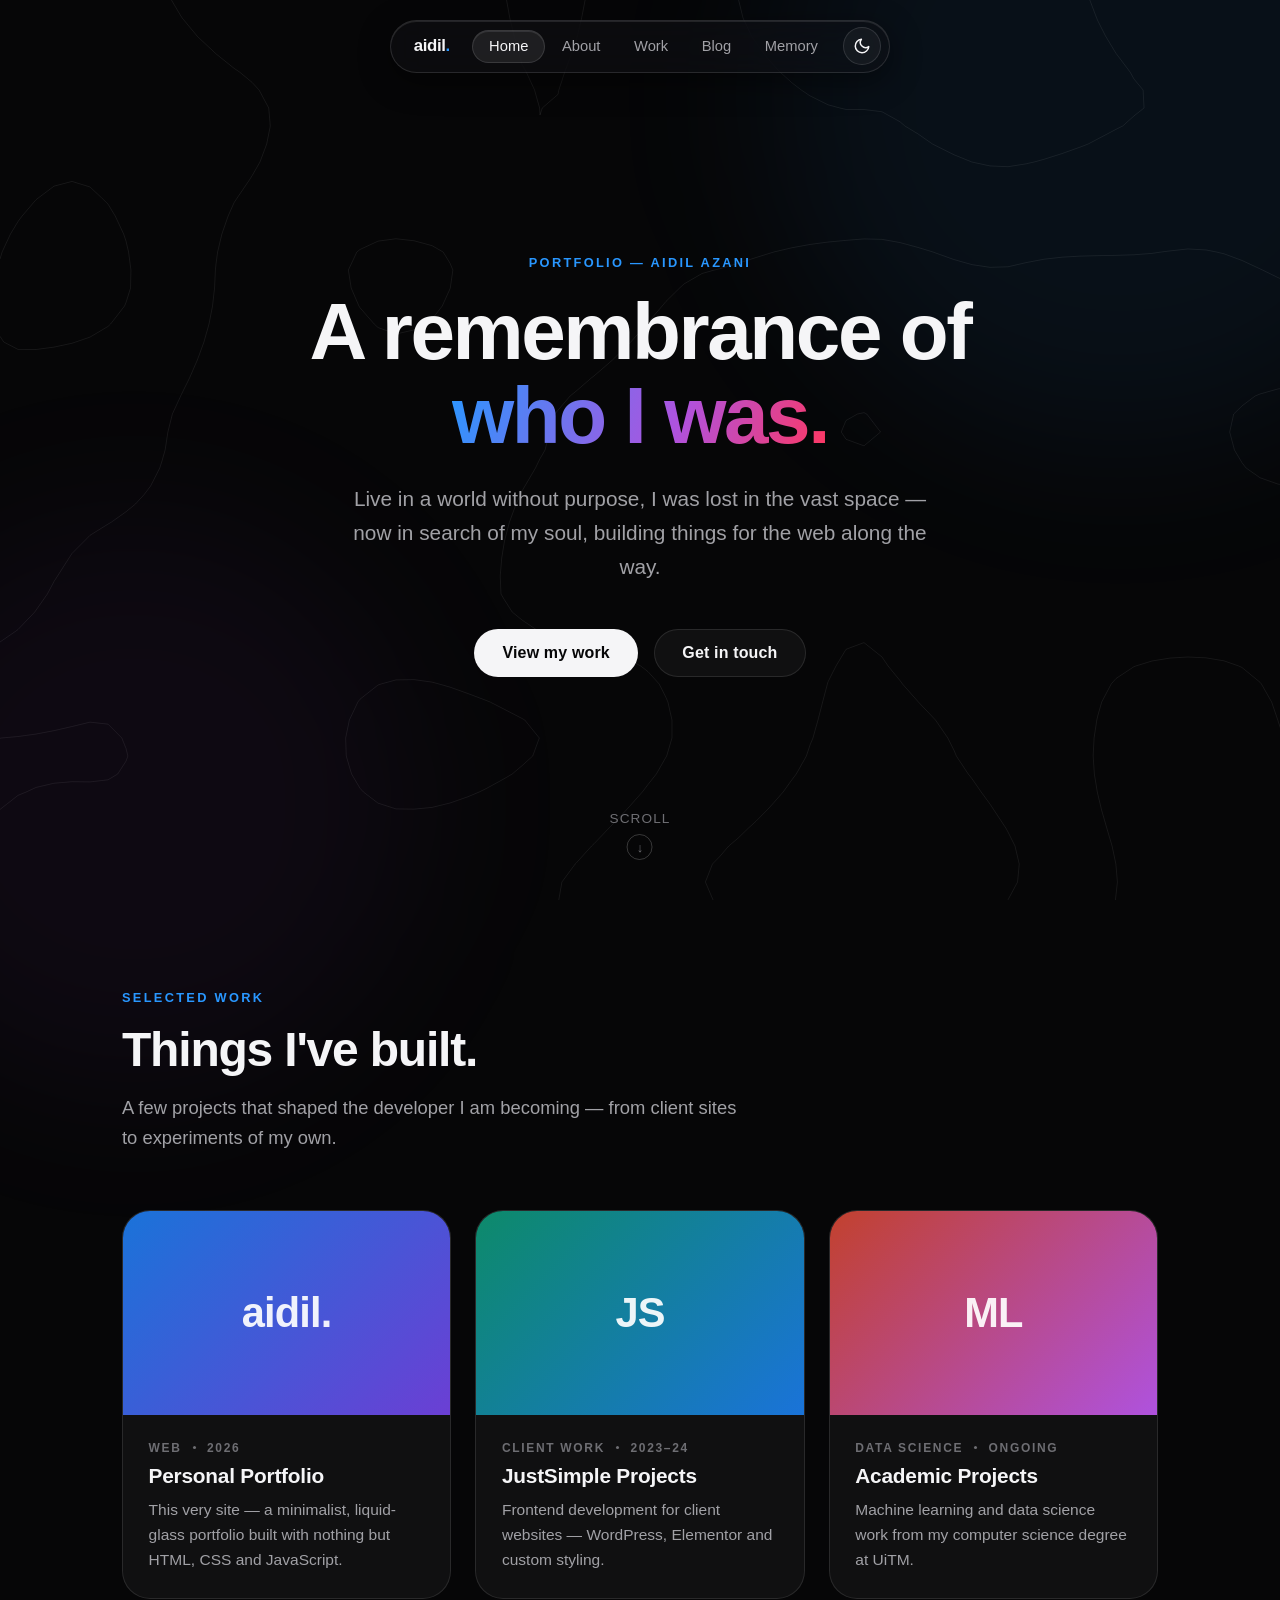
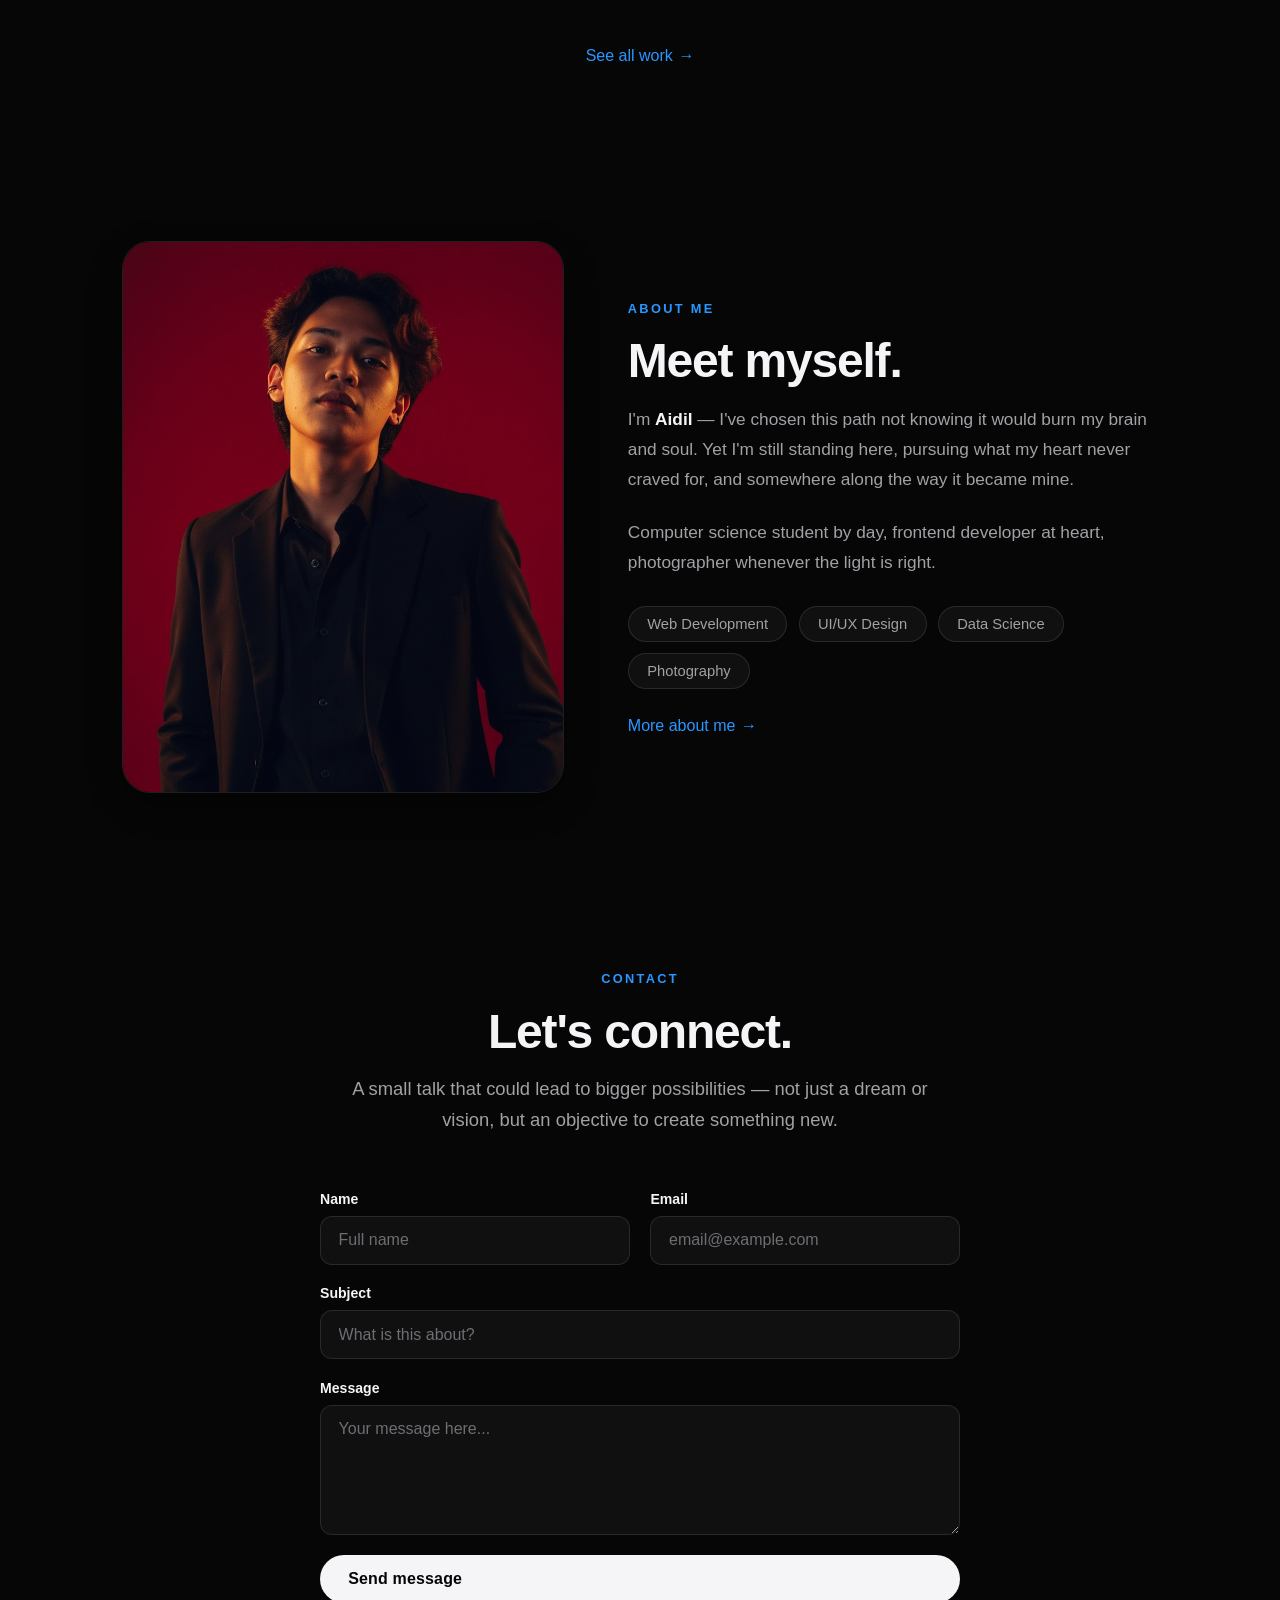
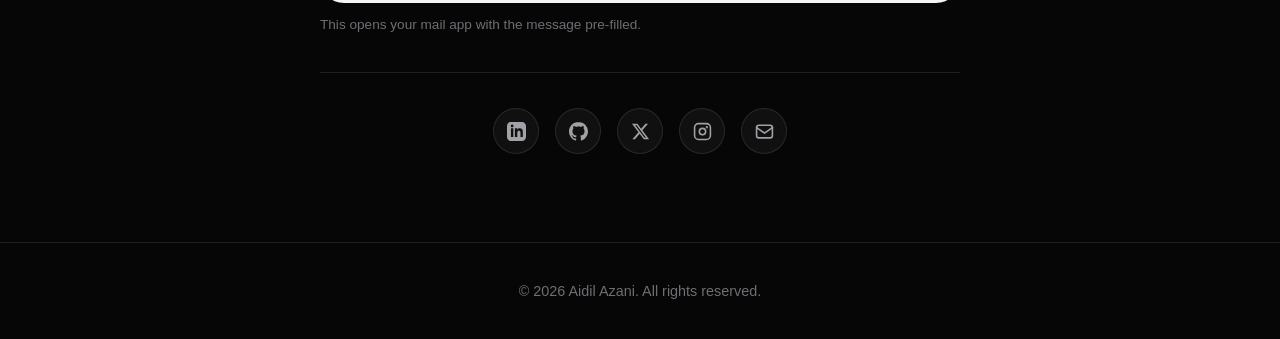
==== commit 4e4fe80c: "update" ====
--- a/index.html
+++ b/index.html
@@ -159,13 +159,13 @@
                 </form>
 
                 <div class="social-links reveal">
-                    <a href="https://linkedin.com/in/aidilazani" class="social-link" title="LinkedIn" target="_blank"
+                    <a href="https://linkedin.com/in/haidilazani" class="social-link" title="LinkedIn" target="_blank"
                         rel="noopener" aria-label="LinkedIn">
                         <svg viewBox="0 0 24 24" fill="currentColor">
                             <path d="M19 0h-14c-2.76 0-5 2.24-5 5v14c0 2.76 2.24 5 5 5h14c2.76 0 5-2.24 5-5v-14c0-2.76-2.24-5-5-5zm-11 19h-3v-11h3v11zm-1.5-12.27c-.97 0-1.75-.79-1.75-1.76s.78-1.76 1.75-1.76 1.75.79 1.75 1.76-.78 1.76-1.75 1.76zm13.5 12.27h-3v-5.6c0-3.37-4-3.11-4 0v5.6h-3v-11h3v1.77c1.4-2.59 7-2.78 7 2.47v6.76z" />
                         </svg>
                     </a>
-                    <a href="https://github.com/kodeypool" class="social-link" title="GitHub" target="_blank"
+                    <a href="https://github.com/haidilazani" class="social-link" title="GitHub" target="_blank"
                         rel="noopener" aria-label="GitHub">
                         <svg viewBox="0 0 24 24" fill="currentColor">
                             <path d="M12 0c-6.63 0-12 5.37-12 12 0 5.3 3.44 9.8 8.21 11.39.6.11.82-.26.82-.58 0-.28-.01-1.02-.02-2.01-3.34.73-4.04-1.61-4.04-1.61-.55-1.39-1.33-1.76-1.33-1.76-1.09-.74.08-.73.08-.73 1.21.09 1.84 1.24 1.84 1.24 1.07 1.83 2.81 1.3 3.49 1 .11-.78.42-1.31.76-1.61-2.66-.3-5.47-1.33-5.47-5.93 0-1.31.47-2.38 1.24-3.22-.13-.3-.54-1.52.12-3.18 0 0 1.01-.32 3.3 1.23.96-.27 1.98-.4 3-.4s2.04.14 3 .4c2.28-1.55 3.29-1.23 3.29-1.23.66 1.66.25 2.88.12 3.18.77.84 1.23 1.91 1.23 3.22 0 4.61-2.81 5.63-5.48 5.92.43.37.81 1.1.81 2.22 0 1.61-.01 2.9-.01 3.29 0 .32.21.7.82.58 4.77-1.59 8.2-6.09 8.2-11.39 0-6.63-5.37-12-12-12z" />
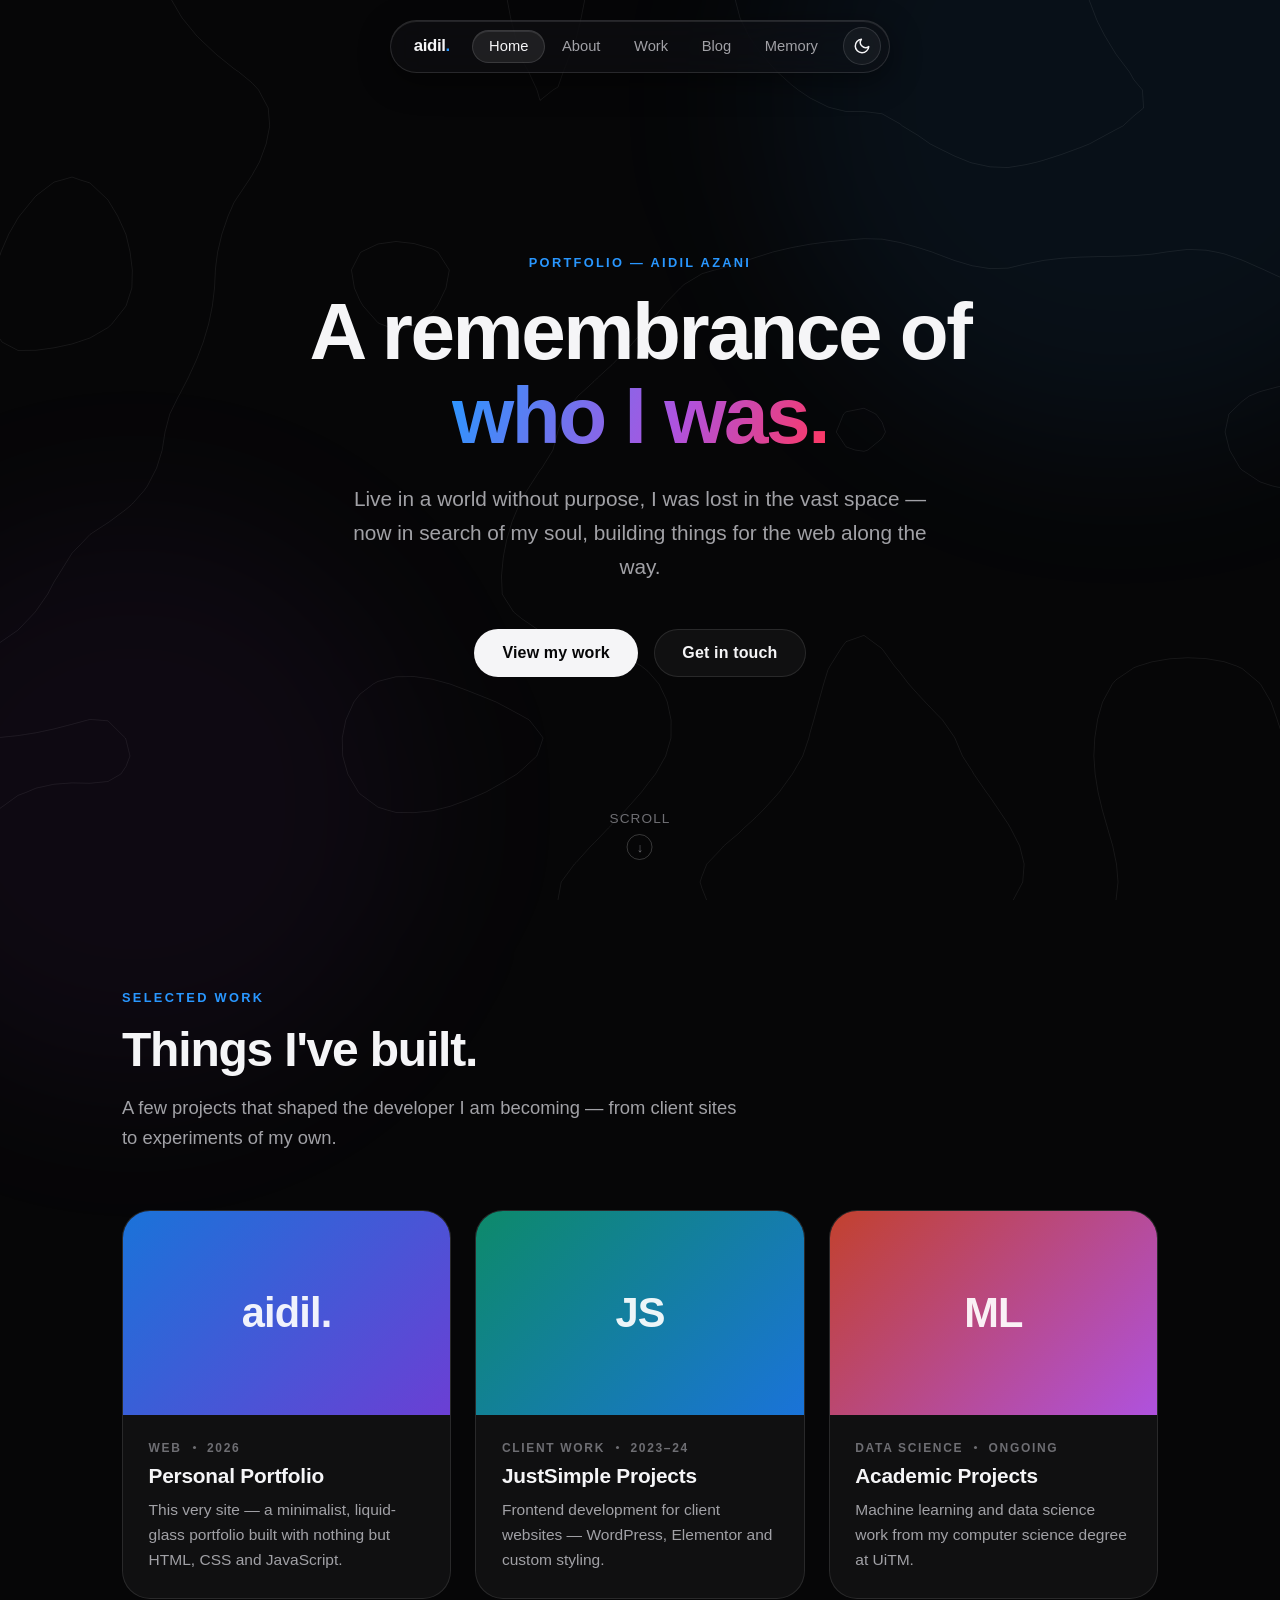
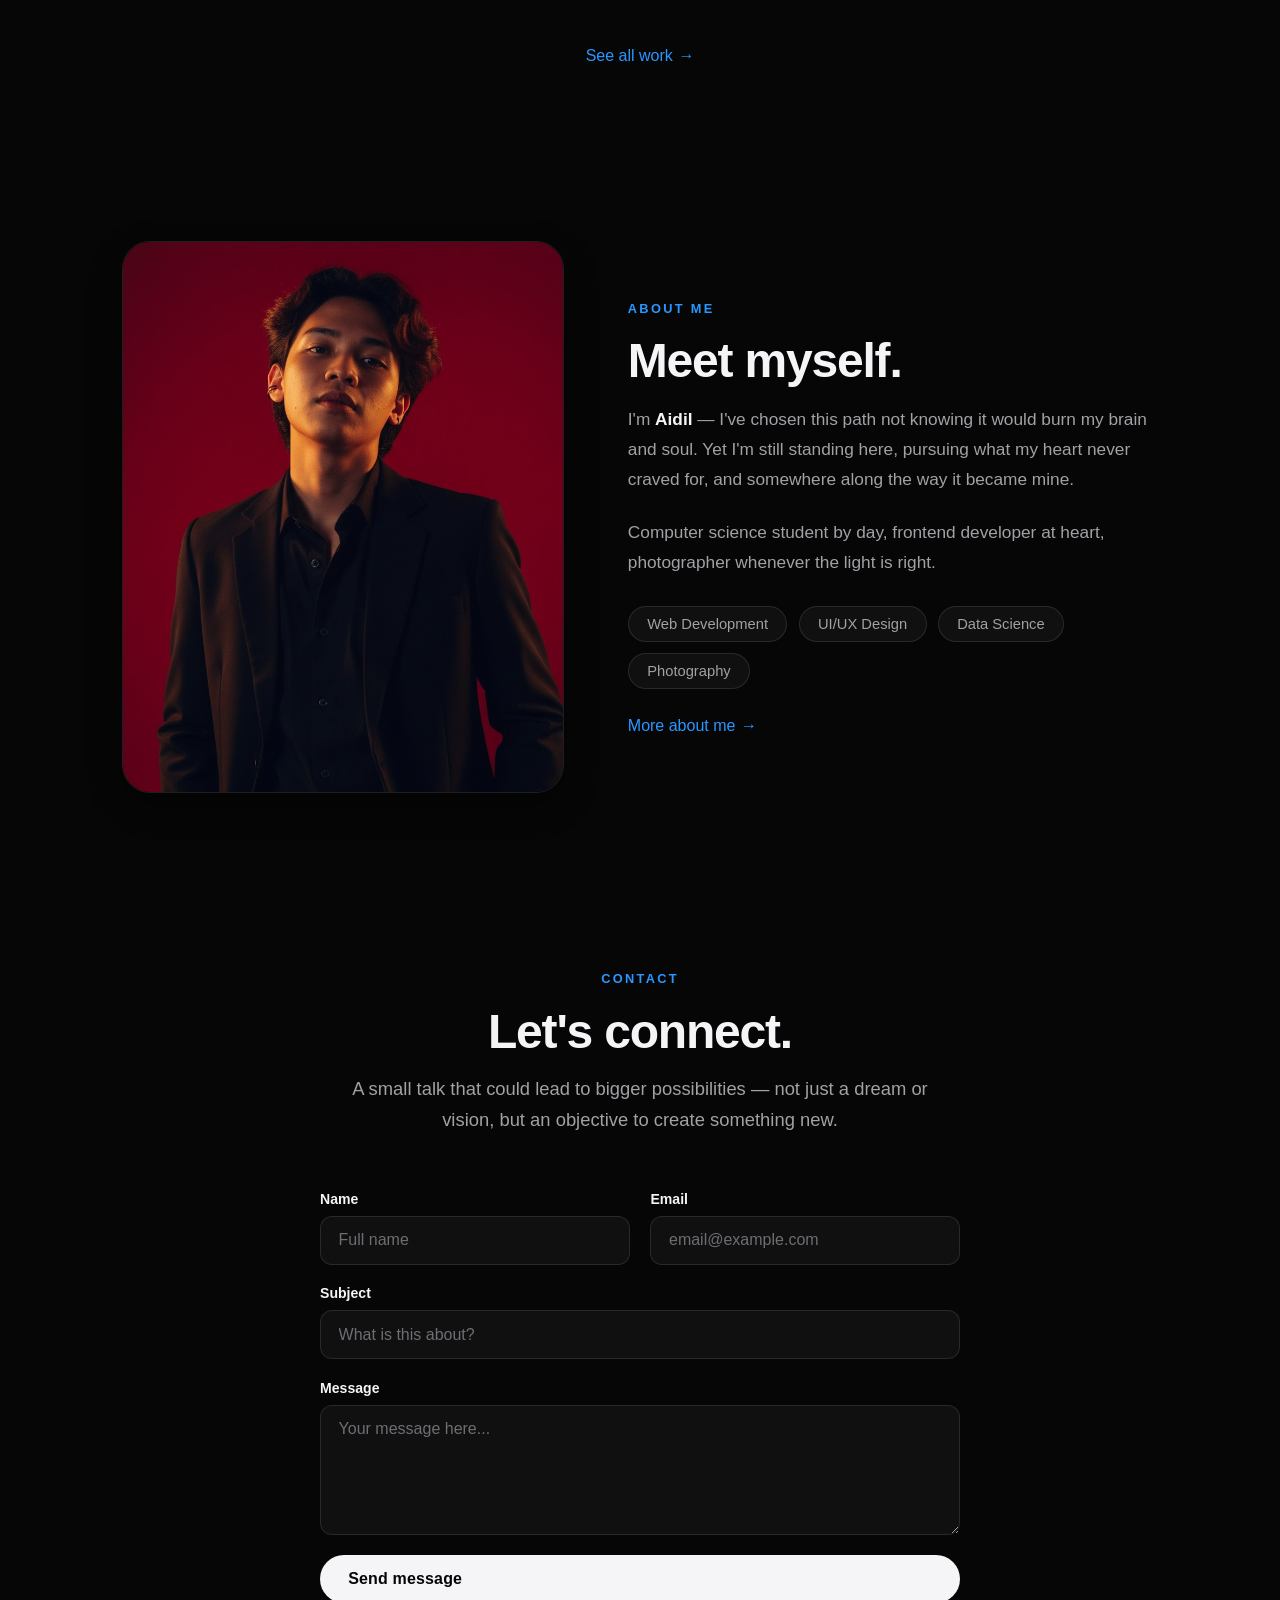
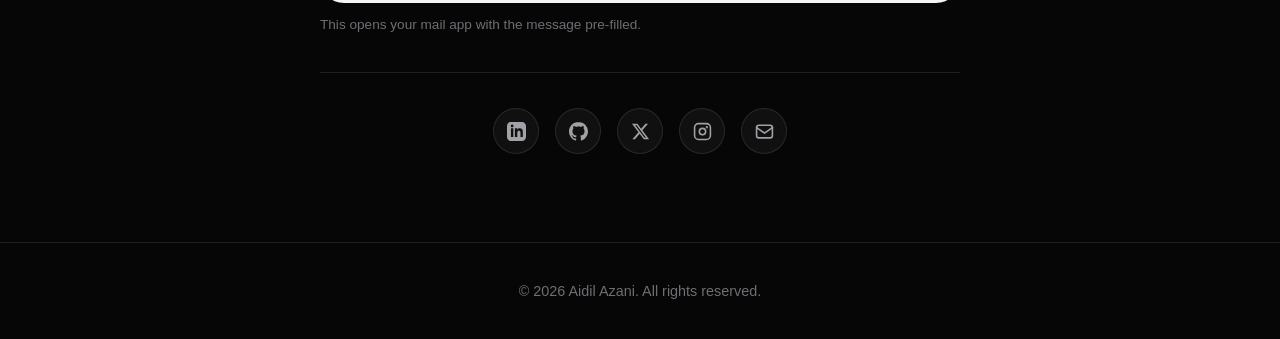
==== commit 701264fd: "update-1" ====
--- a/index.html
+++ b/index.html
@@ -159,7 +159,7 @@
                 </form>
 
                 <div class="social-links reveal">
-                    <a href="https://linkedin.com/in/haidilazani" class="social-link" title="LinkedIn" target="_blank"
+                    <a href="https://linkedin.com/in/azuhaidilazani" class="social-link" title="LinkedIn" target="_blank"
                         rel="noopener" aria-label="LinkedIn">
                         <svg viewBox="0 0 24 24" fill="currentColor">
                             <path d="M19 0h-14c-2.76 0-5 2.24-5 5v14c0 2.76 2.24 5 5 5h14c2.76 0 5-2.24 5-5v-14c0-2.76-2.24-5-5-5zm-11 19h-3v-11h3v11zm-1.5-12.27c-.97 0-1.75-.79-1.75-1.76s.78-1.76 1.75-1.76 1.75.79 1.75 1.76-.78 1.76-1.75 1.76zm13.5 12.27h-3v-5.6c0-3.37-4-3.11-4 0v5.6h-3v-11h3v1.77c1.4-2.59 7-2.78 7 2.47v6.76z" />
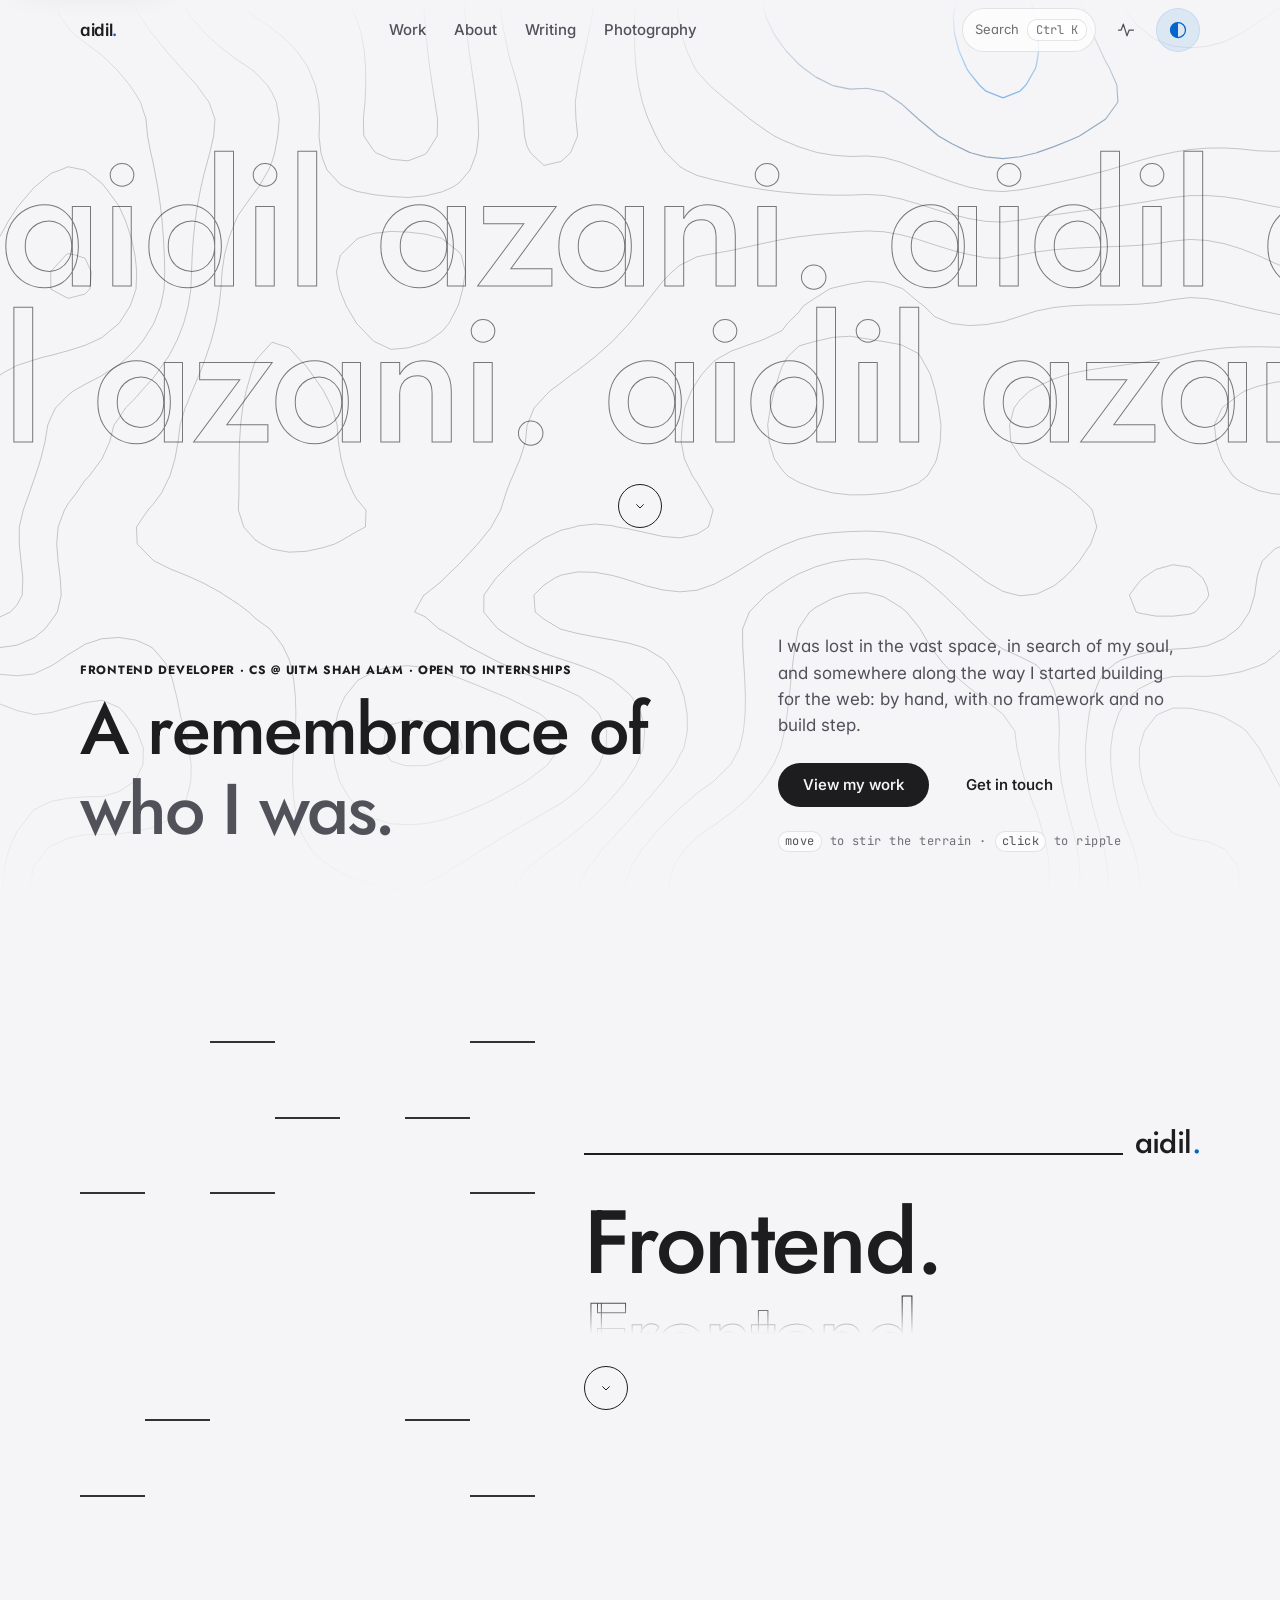
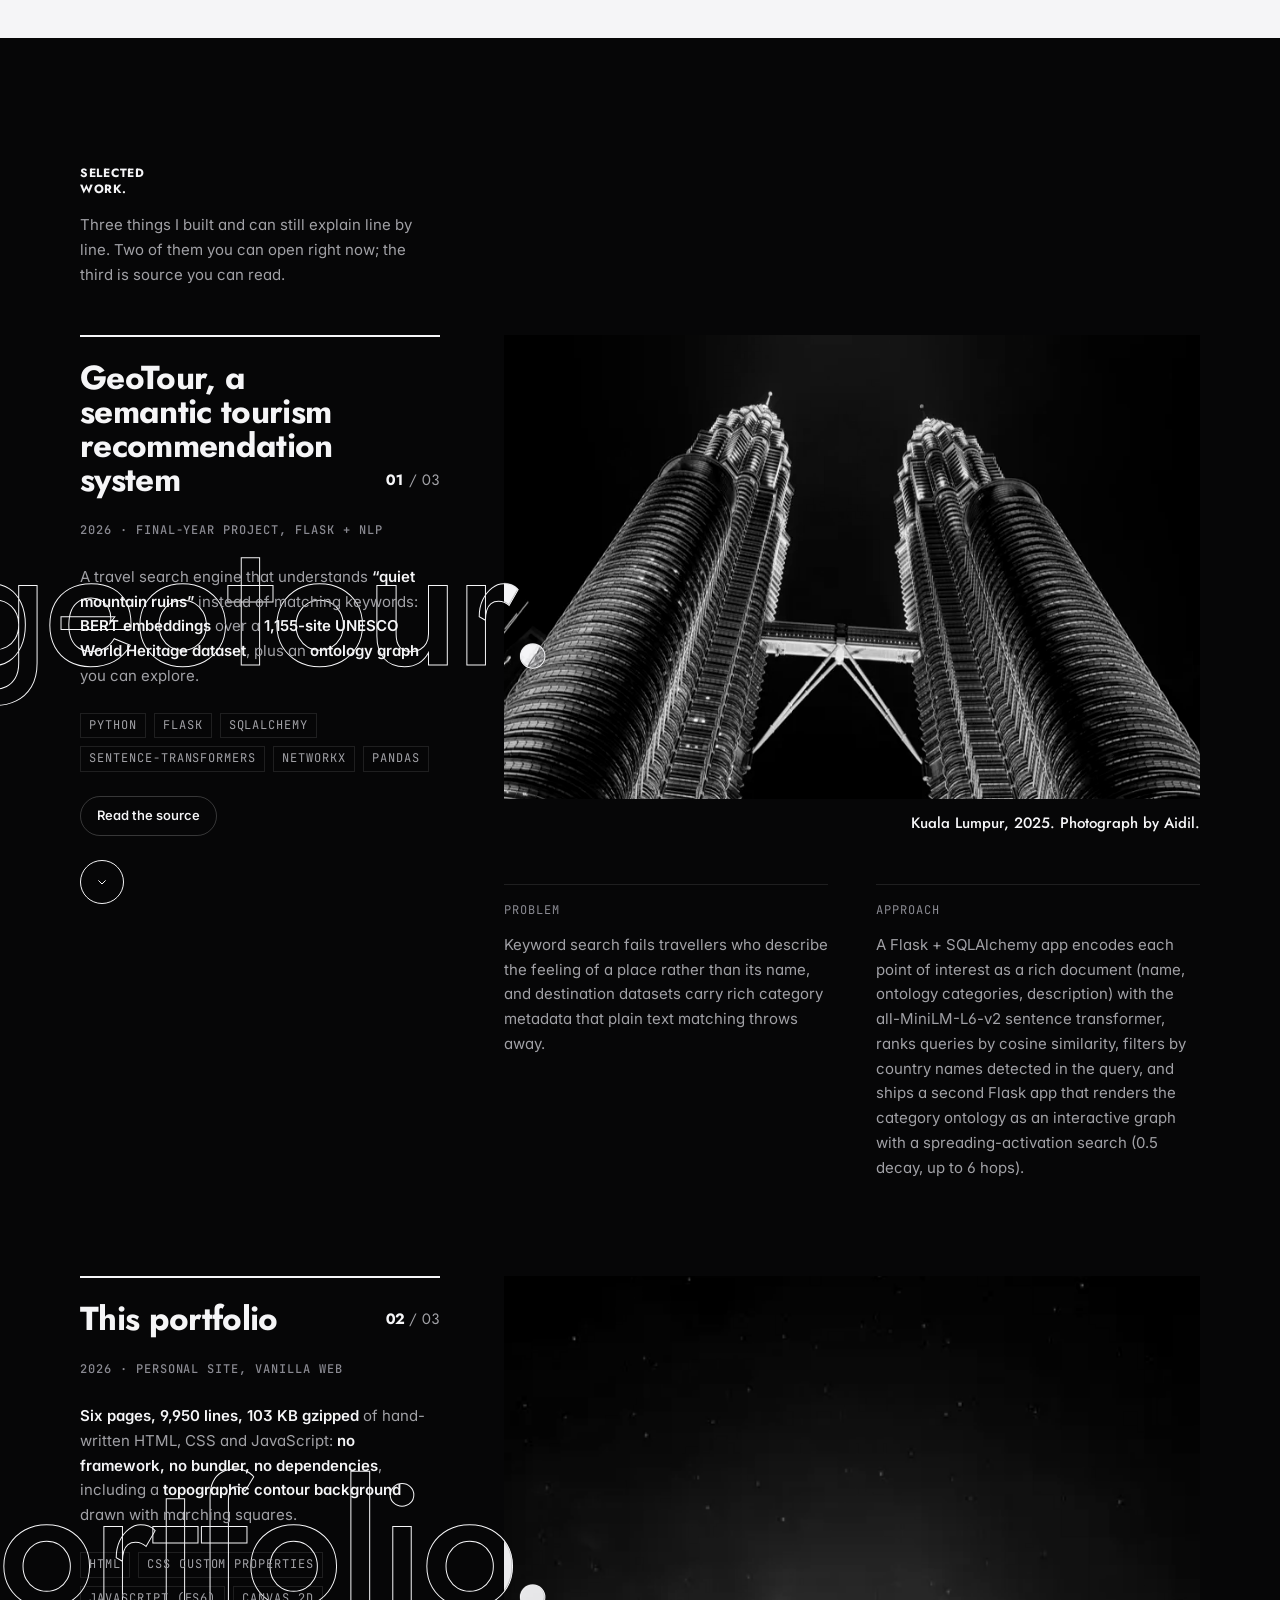
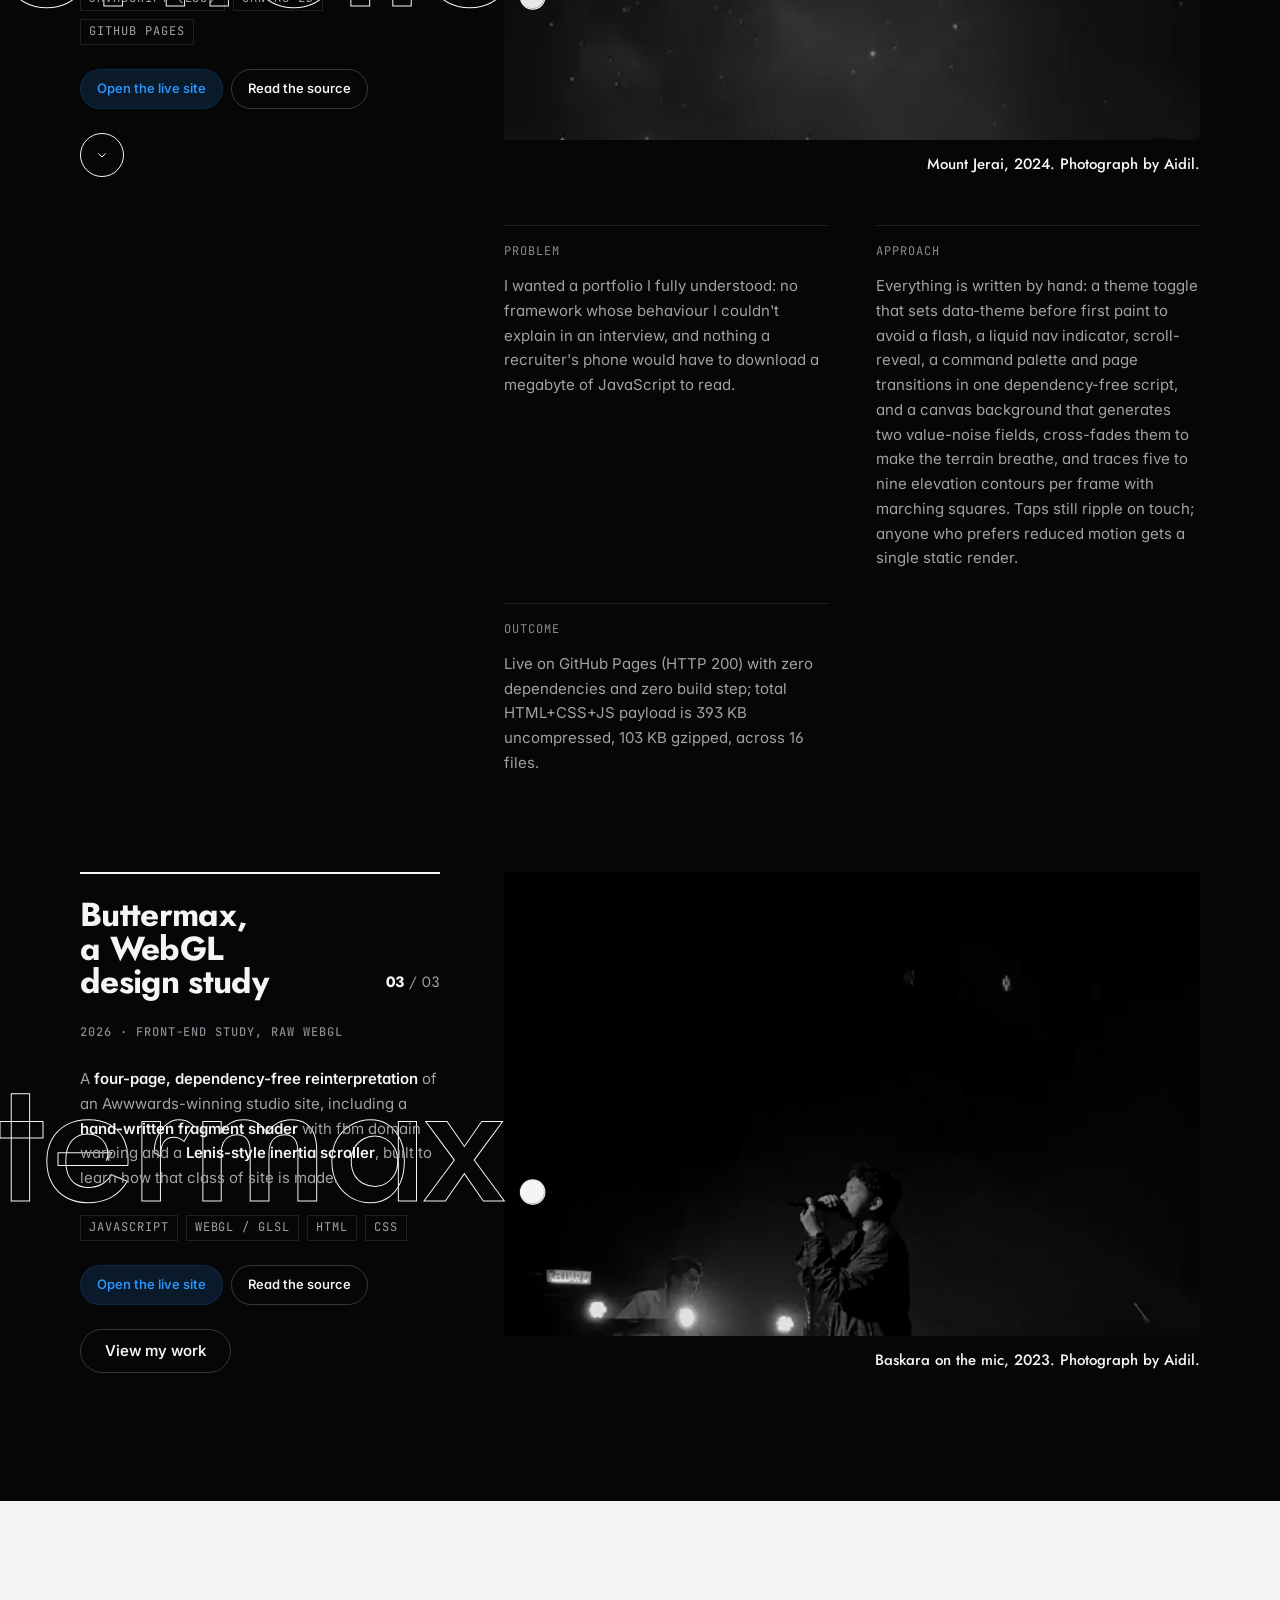
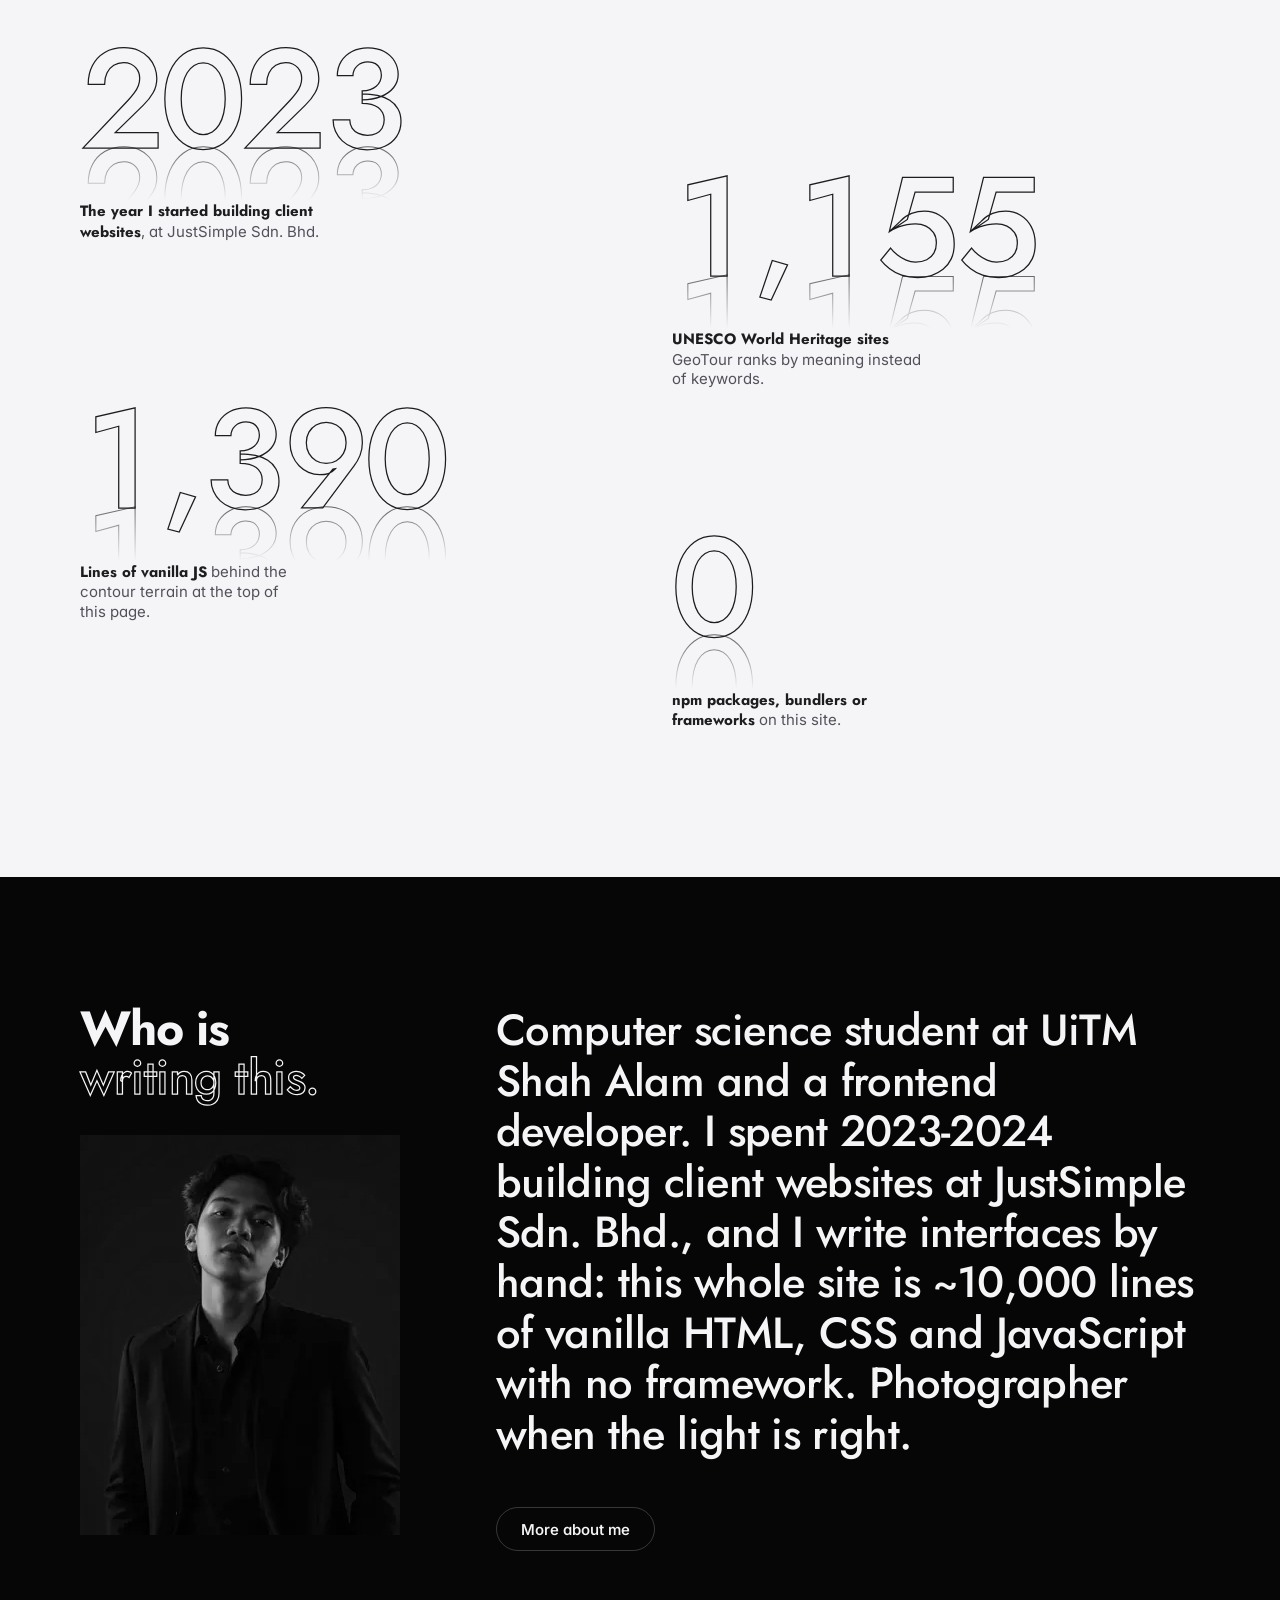
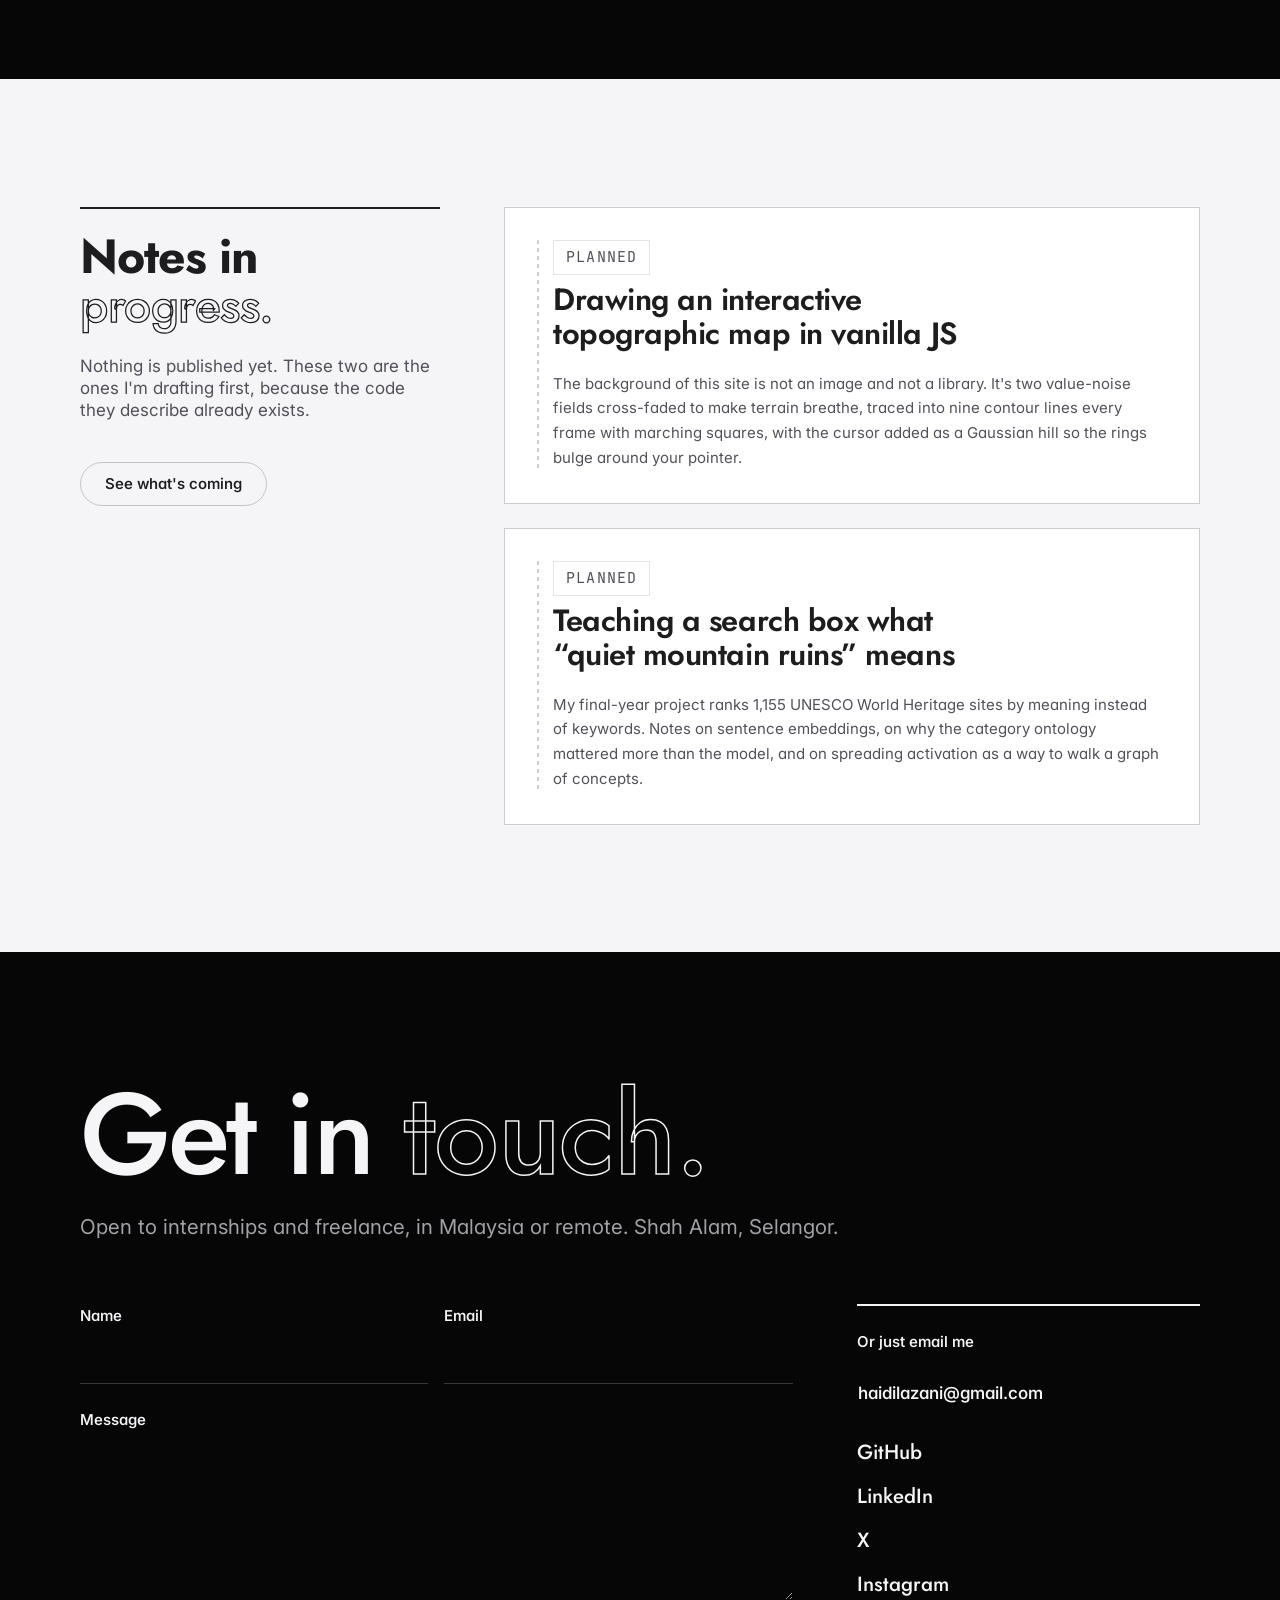
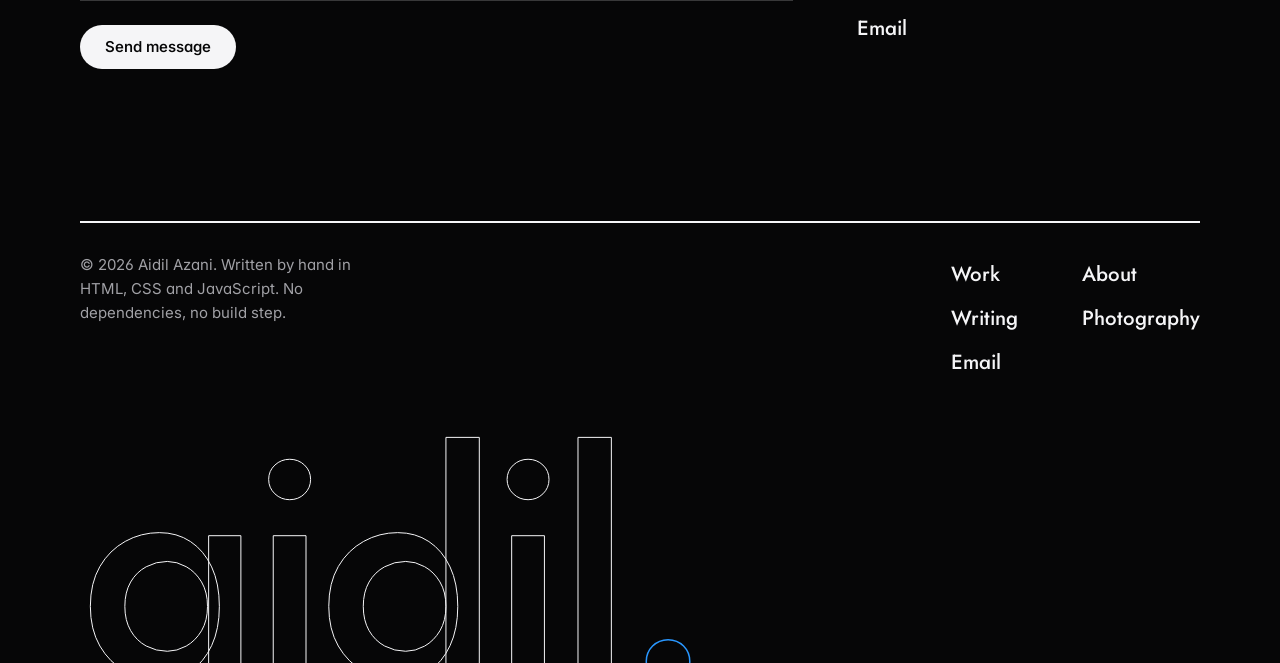
==== commit 7e021aa7: "Redesign site and rebuild homepage after litup.fr layout - Replace gallery and memory pages with pho" ====
--- a/index.html
+++ b/index.html
@@ -1,209 +1,684 @@
 <!DOCTYPE html>
-<html lang="en" data-theme="dark">
+<html lang="en" class="no-js" data-theme="dark" data-motion="full">
 
 <head>
     <meta charset="UTF-8">
     <meta name="viewport" content="width=device-width, initial-scale=1.0">
-    <title>Aidil Azani – Portfolio</title>
-    <meta name="description" content="Portfolio of Aidil Azani — frontend developer and computer science student.">
+
+    <title>Aidil Azani - Frontend developer in Shah Alam, Malaysia</title>
+    <meta name="description"
+        content="Aidil Azani, frontend developer and computer science student at UiTM Shah Alam. A semantic travel search engine in Flask, a portfolio written by hand with zero dependencies, and photographs.">
+
+    <!-- Seed theme + motion before first paint so neither flashes. -->
     <script>
         (function () {
-            var t; try { t = localStorage.getItem('theme'); } catch (e) { }
-            document.documentElement.setAttribute('data-theme', t === 'light' ? 'light' : 'dark');
+            var t, m; try { t = localStorage.getItem('theme'); m = localStorage.getItem('motion'); } catch (e) { }
+            var d = document.documentElement;
+            d.className = d.className.replace(/\bno-js\b/, 'js');
+            d.setAttribute('data-theme', t === 'light' ? 'light' : 'dark');
+            d.setAttribute('data-motion', m === 'reduced' ? 'reduced' : 'full');
         })();
     </script>
-    <link rel="stylesheet" href="css/portfolio.css">
+
+    <link rel="icon" href="favicon.svg">
+    <link rel="manifest" href="site.webmanifest">
+    <meta name="theme-color" content="#060607" media="(prefers-color-scheme: dark)">
+    <meta name="theme-color" content="#f5f5f7" media="(prefers-color-scheme: light)">
+
+    <link rel="preconnect" href="https://fonts.googleapis.com">
+    <link rel="preconnect" href="https://fonts.gstatic.com" crossorigin>
+    <link rel="stylesheet"
+        href="https://fonts.googleapis.com/css2?family=Inter:opsz,wght@14..32,100..900&family=JetBrains+Mono:wght@400;500&family=Jost:wght@400..700&family=Space+Grotesk:wght@300..700&display=swap">
+
+    <link rel="stylesheet" href="css/tokens.css">
+    <link rel="stylesheet" href="css/main.css">
+    <link rel="stylesheet" href="css/stack.css">
+    <link rel="stylesheet" href="css/tilt.css">
+    <link rel="stylesheet" href="css/hero.css">
+    <link rel="stylesheet" href="css/home.css">
+
+    <link rel="canonical" href="https://haidilazani.github.io/Portfolio/">
+
+    <meta property="og:type" content="website">
+    <meta property="og:site_name" content="Aidil Azani">
+    <meta property="og:url" content="https://haidilazani.github.io/Portfolio/">
+    <meta property="og:title" content="Aidil Azani - Frontend developer in Shah Alam, Malaysia">
+    <meta property="og:description"
+        content="A semantic travel search engine in Flask, a portfolio written by hand with zero dependencies, and photographs.">
+    <meta property="og:image" content="https://haidilazani.github.io/Portfolio/images/optimized/about-800.jpg">
+    <meta property="og:image:width" content="800">
+    <meta property="og:image:height" content="800">
+    <meta property="og:image:alt" content="Aidil Azani">
+    <meta name="twitter:card" content="summary_large_image">
+    <meta name="twitter:site" content="@aidilazani">
+    <meta name="twitter:creator" content="@aidilazani">
+    <meta name="twitter:title" content="Aidil Azani - Frontend developer in Shah Alam, Malaysia">
+    <meta name="twitter:description"
+        content="A semantic travel search engine in Flask, a portfolio written by hand with zero dependencies, and photographs.">
+    <meta name="twitter:image" content="https://haidilazani.github.io/Portfolio/images/optimized/about-800.jpg">
+
+    <script type="application/ld+json">
+    [
+      {
+        "@context": "https://schema.org",
+        "@type": "WebSite",
+        "name": "Aidil Azani",
+        "url": "https://haidilazani.github.io/Portfolio/",
+        "inLanguage": "en",
+        "author": { "@type": "Person", "name": "Aidil Azani" }
+      },
+      {
+        "@context": "https://schema.org",
+        "@type": "Person",
+        "name": "Aidil Azani",
+        "jobTitle": "Frontend developer",
+        "url": "https://haidilazani.github.io/Portfolio/",
+        "image": "https://haidilazani.github.io/Portfolio/images/optimized/about-800.jpg",
+        "email": "mailto:haidilazani@gmail.com",
+        "address": {
+          "@type": "PostalAddress",
+          "addressLocality": "Shah Alam",
+          "addressRegion": "Selangor",
+          "addressCountry": "MY"
+        },
+        "alumniOf": { "@type": "CollegeOrUniversity", "name": "UiTM Shah Alam" },
+        "knowsAbout": ["Frontend development", "JavaScript", "CSS", "Canvas 2D", "Flask", "Sentence embeddings"],
+        "sameAs": [
+          "https://github.com/haidilazani",
+          "https://linkedin.com/in/azuhaidilazani",
+          "https://x.com/aidilazani",
+          "https://instagram.com/aidilazani"
+        ]
+      }
+    ]
+    </script>
 </head>
 
-<body>
-
-    <header class="site-nav">
-        <nav class="glass-nav" aria-label="Main navigation">
-            <a href="index.html" class="nav-logo">aidil<span>.</span></a>
+<body class="page-home">
+
+    <a class="skip-link" href="#main">Skip to content</a>
+
+    <header class="site-nav" data-nav>
+        <nav class="nav-inner" aria-label="Primary">
+            <a class="nav-logo" href="index.html" aria-current="page">aidil<span>.</span></a>
             <ul class="nav-links">
                 <li class="nav-indicator" aria-hidden="true"></li>
-                <li><a href="index.html">Home</a></li>
+                <li><a href="work.html">Work</a></li>
                 <li><a href="about.html">About</a></li>
-                <li><a href="work.html">Work</a></li>
-                <li><a href="blog.html">Blog</a></li>
-                <li><a href="memory.html">Memory</a></li>
+                <li><a href="blog.html">Writing</a></li>
+                <li><a href="photography.html">Photography</a></li>
             </ul>
-            <button id="theme-toggle" class="theme-toggle" aria-label="Toggle dark / light mode">
-                <svg class="icon-moon" viewBox="0 0 24 24" fill="none" stroke="currentColor" stroke-width="2"
-                    stroke-linecap="round" stroke-linejoin="round">
-                    <path d="M21 12.79A9 9 0 1 1 11.21 3 7 7 0 0 0 21 12.79z"></path>
-                </svg>
-                <svg class="icon-sun" viewBox="0 0 24 24" fill="none" stroke="currentColor" stroke-width="2"
-                    stroke-linecap="round" stroke-linejoin="round">
-                    <circle cx="12" cy="12" r="4"></circle>
-                    <path d="M12 2v2m0 16v2M4.93 4.93l1.41 1.41m11.32 11.32 1.41 1.41M2 12h2m16 0h2M4.93 19.07l1.41-1.41M17.66 6.34l1.41-1.41"></path>
-                </svg>
-            </button>
+            <div class="nav-actions">
+                <button class="cmdk-trigger" type="button" data-cmdk-open>Search <kbd>&#8984;K</kbd></button>
+                <button class="icon-btn" type="button" data-motion-toggle aria-pressed="false"
+                    aria-label="Toggle reduced motion">
+                    <svg viewBox="0 0 24 24" width="18" height="18" fill="none" stroke="currentColor"
+                        stroke-width="1.6" stroke-linecap="round" stroke-linejoin="round" aria-hidden="true"
+                        focusable="false">
+                        <path d="M3 12h3.2l2.6-7 4.4 14 2.6-7H21" />
+                    </svg>
+                </button>
+                <button class="icon-btn" type="button" data-theme-toggle aria-pressed="false"
+                    aria-label="Toggle colour theme">
+                    <svg viewBox="0 0 24 24" width="18" height="18" fill="none" stroke="currentColor"
+                        stroke-width="1.6" aria-hidden="true" focusable="false">
+                        <circle cx="12" cy="12" r="9" />
+                        <path d="M12 3a9 9 0 0 0 0 18z" fill="currentColor" stroke="none" />
+                    </svg>
+                </button>
+            </div>
         </nav>
     </header>
 
-    <main>
-
-        <!-- Hero -->
-        <section class="hero container">
-            <span class="eyebrow">Portfolio — Aidil Azani</span>
-            <h1>A remembrance of<br><span class="gradient-text">who I was.</span></h1>
-            <p class="lede">Live in a world without purpose, I was lost in the vast space — now in search of my
-                soul, building things for the web along the way.</p>
-            <div class="hero-actions">
-                <a href="work.html" class="btn btn-primary">View my work</a>
-                <a href="#contact" class="btn btn-ghost">Get in touch</a>
-            </div>
-            <div class="scroll-indicator">
-                <p>Scroll</p>
-                <div class="scroll-icon"></div>
+    <main id="main">
+
+        <!-- ================================================================
+             Hero
+             Base band. The terrain canvas is the living ground; two outlined
+             marquee rows of the name run over it in opposite directions,
+             and the headline sits below in solid ink so it never has to compete with an outline.
+             ================================================================ -->
+        <section class="hero band" data-hero aria-labelledby="hero-title">
+            <canvas class="hero-canvas" data-hero-canvas aria-hidden="true"></canvas>
+
+            <div class="hero-stage">
+                <div class="marquee" data-marquee aria-hidden="true">
+                    <div class="marquee-track">
+                        <span>aidil azani.</span><span>aidil azani.</span><span>aidil azani.</span>
+                        <span>aidil azani.</span><span>aidil azani.</span><span>aidil azani.</span>
+                    </div>
+                </div>
+                <div class="marquee marquee--reverse" data-marquee aria-hidden="true">
+                    <div class="marquee-track">
+                        <span>aidil azani.</span><span>aidil azani.</span><span>aidil azani.</span>
+                        <span>aidil azani.</span><span>aidil azani.</span><span>aidil azani.</span>
+                    </div>
+                </div>
+
+                <a class="round-btn hero-down" href="#practice" data-magnetic aria-label="Scroll to what I do">
+                    <svg viewBox="0 0 24 24" width="16" height="16" fill="none" stroke="currentColor"
+                        stroke-width="1.6" stroke-linecap="round" stroke-linejoin="round" aria-hidden="true"
+                        focusable="false">
+                        <path d="M7 10l5 5 5-5" />
+                    </svg>
+                </a>
+            </div>
+
+            <div class="hero-inner container">
+                <div class="hero-heading">
+                    <p class="hero-eyebrow">Frontend developer &#183; CS @ UiTM Shah Alam &#183; Open to internships</p>
+                    <h1 class="hero-title" id="hero-title">A remembrance of<br><em class="accent-word" data-dial>who I was.</em></h1>
+                </div>
+                <div class="hero-aside">
+                    <p class="hero-lede">I was lost in the vast space, in search of my soul, and somewhere along the way
+                        I started building for the web: by hand, with no framework and no build step.</p>
+                    <div class="hero-actions">
+                        <a class="btn btn-primary" href="work.html" data-magnetic>View my work</a>
+                        <a class="btn btn-ghost" href="#contact">Get in touch</a>
+                    </div>
+                    <div class="hero-hint"><kbd>move</kbd> to stir the terrain &#183; <kbd>click</kbd> to ripple</div>
+                </div>
             </div>
         </section>
 
-        <!-- Featured work -->
-        <section id="featured" class="container">
-            <div class="section-head reveal">
-                <span class="eyebrow">Selected Work</span>
-                <h2 class="section-title">Things I've built.</h2>
-                <p class="section-subtitle">A few projects that shaped the developer I am becoming — from client
-                    sites to experiments of my own.</p>
-            </div>
-            <div class="card-grid">
-                <a href="work.html" class="glass-card reveal">
-                    <div class="card-thumb thumb-a">aidil.</div>
-                    <div class="card-body">
-                        <div class="card-meta"><span>Web</span><span class="dot"></span><span>2026</span></div>
-                        <h3>Personal Portfolio</h3>
-                        <p>This very site — a minimalist, liquid-glass portfolio built with nothing but HTML, CSS
-                            and JavaScript.</p>
-                    </div>
-                </a>
-                <a href="work.html" class="glass-card reveal reveal-delay-1">
-                    <div class="card-thumb thumb-b">JS</div>
-                    <div class="card-body">
-                        <div class="card-meta"><span>Client Work</span><span class="dot"></span><span>2023–24</span></div>
-                        <h3>JustSimple Projects</h3>
-                        <p>Frontend development for client websites — WordPress, Elementor and custom styling.</p>
-                    </div>
-                </a>
-                <a href="work.html" class="glass-card reveal reveal-delay-2">
-                    <div class="card-thumb thumb-c">ML</div>
-                    <div class="card-body">
-                        <div class="card-meta"><span>Data Science</span><span class="dot"></span><span>Ongoing</span></div>
-                        <h3>Academic Projects</h3>
-                        <p>Machine learning and data science work from my computer science degree at UiTM.</p>
-                    </div>
-                </a>
-            </div>
-            <div class="section-footer reveal">
-                <a href="work.html" class="text-link">See all work <span>→</span></a>
-            </div>
-        </section>
-
-        <!-- About teaser -->
-        <section id="about" class="container">
-            <div class="about-split">
-                <div class="about-photo reveal">
-                    <img src="images/about.JPEG" alt="Aidil Azani">
-                </div>
-                <div class="about-copy reveal reveal-delay-1">
-                    <span class="eyebrow">About Me</span>
-                    <h2 class="section-title">Meet myself.</h2>
-                    <p>I'm <strong>Aidil</strong> — I've chosen this path not knowing it would burn my brain and
-                        soul. Yet I'm still standing here, pursuing what my heart never craved for, and somewhere
-                        along the way it became mine.</p>
-                    <p>Computer science student by day, frontend developer at heart, photographer whenever the
-                        light is right.</p>
-                    <div class="skills">
-                        <span class="skill-tag">Web Development</span>
-                        <span class="skill-tag">UI/UX Design</span>
-                        <span class="skill-tag">Data Science</span>
-                        <span class="skill-tag">Photography</span>
-                    </div>
-                    <a href="about.html" class="text-link">More about me <span>→</span></a>
-                </div>
-            </div>
-        </section>
-
-        <!-- Contact -->
-        <section id="contact" class="container">
-            <div class="contact-wrap">
-                <div class="section-head centered reveal">
-                    <span class="eyebrow">Contact</span>
-                    <h2 class="section-title">Let's connect.</h2>
-                    <p class="section-subtitle">A small talk that could lead to bigger possibilities — not just a
-                        dream or vision, but an objective to create something new.</p>
-                </div>
-
-                <form class="contact-form reveal">
-                    <div class="form-row">
-                        <div class="form-group">
-                            <label for="name">Name</label>
-                            <input type="text" id="name" name="name" placeholder="Full name" required>
-                        </div>
-                        <div class="form-group">
-                            <label for="email">Email</label>
-                            <input type="email" id="email" name="email" placeholder="email@example.com" required>
-                        </div>
-                    </div>
-                    <div class="form-group">
-                        <label for="subject">Subject</label>
-                        <input type="text" id="subject" name="subject" placeholder="What is this about?" required>
-                    </div>
-                    <div class="form-group">
-                        <label for="message">Message</label>
-                        <textarea id="message" name="message" placeholder="Your message here..." required></textarea>
-                    </div>
-                    <button type="submit" class="btn btn-primary">Send message</button>
-                    <p class="form-note">This opens your mail app with the message pre-filled.</p>
-                </form>
-
-                <div class="social-links reveal">
-                    <a href="https://linkedin.com/in/azuhaidilazani" class="social-link" title="LinkedIn" target="_blank"
-                        rel="noopener" aria-label="LinkedIn">
-                        <svg viewBox="0 0 24 24" fill="currentColor">
-                            <path d="M19 0h-14c-2.76 0-5 2.24-5 5v14c0 2.76 2.24 5 5 5h14c2.76 0 5-2.24 5-5v-14c0-2.76-2.24-5-5-5zm-11 19h-3v-11h3v11zm-1.5-12.27c-.97 0-1.75-.79-1.75-1.76s.78-1.76 1.75-1.76 1.75.79 1.75 1.76-.78 1.76-1.75 1.76zm13.5 12.27h-3v-5.6c0-3.37-4-3.11-4 0v5.6h-3v-11h3v1.77c1.4-2.59 7-2.78 7 2.47v6.76z" />
+        <!-- ================================================================
+             What I do: the keyword roller
+             ================================================================ -->
+        <section class="band practice" id="practice" aria-labelledby="practice-title">
+            <div class="container practice-grid">
+                <div class="dash-grid" aria-hidden="true"></div>
+
+                <div class="practice-body">
+                    <p class="practice-mark" aria-hidden="true"><span class="practice-rule"></span><span
+                            class="practice-logo">aidil<span>.</span></span></p>
+
+                    <h2 class="visually-hidden" id="practice-title">What I do: frontend development, Canvas 2D,
+                        photography and writing.</h2>
+
+                    <div class="roller" data-roller aria-hidden="true">
+                        <div class="roller-mask">
+                            <ul class="roller-col">
+                                <li>Frontend.</li>
+                                <li>Canvas 2D.</li>
+                                <li>Photography.</li>
+                                <li>Writing.</li>
+                            </ul>
+                        </div>
+                        <div class="roller-mask roller-mask--echo">
+                            <ul class="roller-col">
+                                <li>Frontend.</li>
+                                <li>Canvas 2D.</li>
+                                <li>Photography.</li>
+                                <li>Writing.</li>
+                            </ul>
+                        </div>
+                    </div>
+
+                    <a class="round-btn" href="#work" aria-label="Scroll to selected work">
+                        <svg viewBox="0 0 24 24" width="16" height="16" fill="none" stroke="currentColor"
+                            stroke-width="1.6" stroke-linecap="round" stroke-linejoin="round" aria-hidden="true"
+                            focusable="false">
+                            <path d="M7 10l5 5 5-5" />
                         </svg>
                     </a>
-                    <a href="https://github.com/haidilazani" class="social-link" title="GitHub" target="_blank"
-                        rel="noopener" aria-label="GitHub">
-                        <svg viewBox="0 0 24 24" fill="currentColor">
-                            <path d="M12 0c-6.63 0-12 5.37-12 12 0 5.3 3.44 9.8 8.21 11.39.6.11.82-.26.82-.58 0-.28-.01-1.02-.02-2.01-3.34.73-4.04-1.61-4.04-1.61-.55-1.39-1.33-1.76-1.33-1.76-1.09-.74.08-.73.08-.73 1.21.09 1.84 1.24 1.84 1.24 1.07 1.83 2.81 1.3 3.49 1 .11-.78.42-1.31.76-1.61-2.66-.3-5.47-1.33-5.47-5.93 0-1.31.47-2.38 1.24-3.22-.13-.3-.54-1.52.12-3.18 0 0 1.01-.32 3.3 1.23.96-.27 1.98-.4 3-.4s2.04.14 3 .4c2.28-1.55 3.29-1.23 3.29-1.23.66 1.66.25 2.88.12 3.18.77.84 1.23 1.91 1.23 3.22 0 4.61-2.81 5.63-5.48 5.92.43.37.81 1.1.81 2.22 0 1.61-.01 2.9-.01 3.29 0 .32.21.7.82.58 4.77-1.59 8.2-6.09 8.2-11.39 0-6.63-5.37-12-12-12z" />
-                        </svg>
-                    </a>
-                    <a href="https://twitter.com/aidilazani" class="social-link" title="X" target="_blank"
-                        rel="noopener" aria-label="X (Twitter)">
-                        <svg viewBox="0 0 24 24" fill="currentColor">
-                            <path d="M18.244 2.25h3.308l-7.227 8.26 8.502 11.24h-6.657l-5.214-6.817-5.966 6.817h-3.31l7.73-8.835-8.156-10.665h6.826l4.713 6.231zm-1.161 17.52h1.833l-11.83-15.644h-1.967z" />
-                        </svg>
-                    </a>
-                    <a href="https://instagram.com/aidilazani" class="social-link" title="Instagram" target="_blank"
-                        rel="noopener" aria-label="Instagram">
-                        <svg viewBox="0 0 24 24" fill="none" stroke="currentColor" stroke-width="2"
-                            stroke-linecap="round" stroke-linejoin="round">
-                            <rect x="2" y="2" width="20" height="20" rx="5"></rect>
-                            <circle cx="12" cy="12" r="4"></circle>
-                            <circle cx="17.5" cy="6.5" r="0.5" fill="currentColor"></circle>
-                        </svg>
-                    </a>
-                    <a href="mailto:haidilazani@gmail.com" class="social-link" title="Email" aria-label="Email">
-                        <svg viewBox="0 0 24 24" fill="none" stroke="currentColor" stroke-width="2"
-                            stroke-linecap="round" stroke-linejoin="round">
-                            <rect x="2" y="4" width="20" height="16" rx="3"></rect>
-                            <path d="m2 7 10 7 10-7"></path>
-                        </svg>
-                    </a>
                 </div>
             </div>
         </section>
+
+        <!-- ================================================================
+             Selected work
+             Inverse band. One split block per project: a sticky rail on the
+             left (title, counter, lede, stack, links) and the photograph plus
+             case detail on the right. The giant outlined word slides across
+             as the image passes and fills where it crosses the frame.
+             ================================================================ -->
+        <section class="band band--invert work" id="work" aria-labelledby="work-title">
+            <div class="container">
+
+                <header class="work-intro" data-reveal style="--reveal-i: 0">
+                    <h2 class="kicker" id="work-title"><span>Selected</span> <span>work.</span></h2>
+                    <p class="work-sub">Three things I built and can still explain line by line. Two of them you
+                        can open right now; the third is source you can read.</p>
+                </header>
+
+                <!-- GeoTour: repo-only. No outcome is verified, so no outcome is claimed. -->
+                <article class="work-item" id="work-geotour" aria-labelledby="work-geotour-title">
+                    <div class="work-rail" data-reveal style="--reveal-i: 1">
+                        <div class="work-head">
+                            <h3 class="work-title" id="work-geotour-title">GeoTour, a semantic tourism recommendation system</h3>
+                            <p class="work-count" aria-hidden="true"><b>01</b> / 03</p>
+                        </div>
+                        <p class="case-label">2026 &#183; Final-year project, Flask + NLP</p>
+                        <p class="work-lede">A travel search engine that understands <strong>&#8220;quiet mountain
+                                ruins&#8221;</strong> instead of matching keywords: <strong>BERT embeddings</strong>
+                            over a <strong>1,155-site UNESCO World Heritage dataset</strong>, plus an <strong>ontology
+                                graph</strong> you can explore.</p>
+                        <ul class="project-stack">
+                            <li class="tag">Python</li>
+                            <li class="tag">Flask</li>
+                            <li class="tag">SQLAlchemy</li>
+                            <li class="tag">sentence-transformers</li>
+                            <li class="tag">NetworkX</li>
+                            <li class="tag">pandas</li>
+                        </ul>
+                        <div class="project-links">
+                            <a class="pill-link pill-link--repo" href="https://github.com/haidilazani/FYP-1"
+                                target="_blank" rel="noopener">Read the source</a>
+                        </div>
+                        <a class="round-btn" href="#work-portfolio" aria-label="Next project: this portfolio">
+                            <svg viewBox="0 0 24 24" width="16" height="16" fill="none" stroke="currentColor"
+                                stroke-width="1.6" stroke-linecap="round" stroke-linejoin="round" aria-hidden="true"
+                                focusable="false">
+                                <path d="M7 10l5 5 5-5" />
+                            </svg>
+                        </a>
+                    </div>
+
+                    <div class="work-media">
+                        <figure class="work-figure" data-slide data-reveal="fade" style="--reveal-i: 1">
+                            <div class="work-frame-wrap">
+                                <div class="work-frame" data-tilt>
+                                    <picture>
+                                        <source type="image/webp"
+                                            srcset="images/optimized/petronas-towers-800.webp 800w, images/optimized/petronas-towers-1600.webp 1600w"
+                                            sizes="(min-width: 64em) 42rem, calc(100vw - 2.5rem)">
+                                        <img src="images/optimized/petronas-towers-800.jpg"
+                                            srcset="images/optimized/petronas-towers-800.jpg 800w, images/optimized/petronas-towers-1600.jpg 1600w"
+                                            sizes="(min-width: 64em) 42rem, calc(100vw - 2.5rem)"
+                                            alt="The Petronas Twin Towers at night, photographed from street level so the two towers lean toward each other and meet at the lit sky bridge."
+                                            width="800" height="1066" loading="lazy" decoding="async">
+                                    </picture>
+                                    <span class="slide-word slide-word--fill" aria-hidden="true">geotour.</span>
+                                </div>
+                                <span class="slide-word slide-word--line" aria-hidden="true">geotour.</span>
+                            </div>
+                            <figcaption>Kuala Lumpur, 2025. Photograph by Aidil.</figcaption>
+                        </figure>
+
+                        <div class="case-grid">
+                            <div class="case-block" data-label="Problem">
+                                <p>Keyword search fails travellers who describe the feeling of a place rather than its
+                                    name, and destination datasets carry rich category metadata that plain text
+                                    matching throws away.</p>
+                            </div>
+                            <div class="case-block" data-label="Approach">
+                                <p>A Flask + SQLAlchemy app encodes each point of interest as a rich document (name,
+                                    ontology categories, description) with the all-MiniLM-L6-v2 sentence
+                                    transformer, ranks queries by cosine similarity, filters by country names
+                                    detected in the query, and ships a second Flask app that renders the category
+                                    ontology as an interactive graph with a spreading-activation search (0.5 decay,
+                                    up to 6 hops).</p>
+                            </div>
+                        </div>
+                    </div>
+                </article>
+
+                <!-- This portfolio: live + repo. -->
+                <article class="work-item" id="work-portfolio" aria-labelledby="work-portfolio-title">
+                    <div class="work-rail" data-reveal style="--reveal-i: 1">
+                        <div class="work-head">
+                            <h3 class="work-title" id="work-portfolio-title">This portfolio</h3>
+                            <p class="work-count" aria-hidden="true"><b>02</b> / 03</p>
+                        </div>
+                        <p class="case-label">2026 &#183; Personal site, vanilla web</p>
+                        <p class="work-lede"><strong>Six pages, 9,950 lines, 103 KB gzipped</strong> of hand-written
+                            HTML, CSS and JavaScript: <strong>no framework, no bundler, no dependencies</strong>,
+                            including a <strong>topographic contour background</strong> drawn with marching squares.
+                        </p>
+                        <ul class="project-stack">
+                            <li class="tag">HTML</li>
+                            <li class="tag">CSS custom properties</li>
+                            <li class="tag">JavaScript (ES6)</li>
+                            <li class="tag">Canvas 2D</li>
+                            <li class="tag">GitHub Pages</li>
+                        </ul>
+                        <div class="project-links">
+                            <a class="pill-link pill-link--live" href="https://haidilazani.github.io/Portfolio/"
+                                target="_blank" rel="noopener">Open the live site</a>
+                            <a class="pill-link pill-link--repo" href="https://github.com/haidilazani/Portfolio"
+                                target="_blank" rel="noopener">Read the source</a>
+                        </div>
+                        <a class="round-btn" href="#work-buttermax" aria-label="Next project: Buttermax">
+                            <svg viewBox="0 0 24 24" width="16" height="16" fill="none" stroke="currentColor"
+                                stroke-width="1.6" stroke-linecap="round" stroke-linejoin="round" aria-hidden="true"
+                                focusable="false">
+                                <path d="M7 10l5 5 5-5" />
+                            </svg>
+                        </a>
+                    </div>
+
+                    <div class="work-media">
+                        <figure class="work-figure" data-slide data-reveal="fade" style="--reveal-i: 1">
+                            <div class="work-frame-wrap">
+                                <div class="work-frame" data-tilt>
+                                    <picture>
+                                        <source type="image/webp"
+                                            srcset="images/optimized/mount-jerai-sky-400.webp 400w, images/optimized/mount-jerai-sky-800.webp 800w"
+                                            sizes="(min-width: 64em) 42rem, calc(100vw - 2.5rem)">
+                                        <img src="images/optimized/mount-jerai-sky-800.jpg"
+                                            srcset="images/optimized/mount-jerai-sky-400.jpg 400w, images/optimized/mount-jerai-sky-800.jpg 800w"
+                                            sizes="(min-width: 64em) 42rem, calc(100vw - 2.5rem)"
+                                            alt="A night sky dense with stars above Mount Jerai, faint cloud drifting through the middle of the frame and tree canopies silhouetted in two corners."
+                                            width="800" height="1066" loading="lazy" decoding="async">
+                                    </picture>
+                                    <span class="slide-word slide-word--fill" aria-hidden="true">portfolio.</span>
+                                </div>
+                                <span class="slide-word slide-word--line" aria-hidden="true">portfolio.</span>
+                            </div>
+                            <figcaption>Mount Jerai, 2024. Photograph by Aidil.</figcaption>
+                        </figure>
+
+                        <div class="case-grid">
+                            <div class="case-block" data-label="Problem">
+                                <p>I wanted a portfolio I fully understood: no framework whose behaviour I couldn't
+                                    explain in an interview, and nothing a recruiter's phone would have to download a
+                                    megabyte of JavaScript to read.</p>
+                            </div>
+                            <div class="case-block" data-label="Approach">
+                                <p>Everything is written by hand: a theme toggle that sets data-theme before first
+                                    paint to avoid a flash, a liquid nav indicator, scroll-reveal, a command palette
+                                    and page transitions in one dependency-free script, and a canvas background that
+                                    generates two value-noise fields, cross-fades them to make the terrain breathe,
+                                    and traces five to nine elevation contours per frame with marching squares. Taps
+                                    still ripple on touch; anyone who prefers reduced motion gets a single static
+                                    render.</p>
+                            </div>
+                            <div class="case-block" data-label="Outcome">
+                                <p>Live on GitHub Pages (HTTP 200) with zero dependencies and zero build step; total
+                                    HTML+CSS+JS payload is 393 KB uncompressed, 103 KB gzipped, across 16 files.</p>
+                            </div>
+                        </div>
+                    </div>
+                </article>
+
+                <!-- Buttermax: live + repo, no case-study blocks. -->
+                <article class="work-item" id="work-buttermax" aria-labelledby="work-buttermax-title">
+                    <div class="work-rail" data-reveal style="--reveal-i: 1">
+                        <div class="work-head">
+                            <h3 class="work-title" id="work-buttermax-title">Buttermax, a WebGL design study</h3>
+                            <p class="work-count" aria-hidden="true"><b>03</b> / 03</p>
+                        </div>
+                        <p class="case-label">2026 &#183; Front-end study, raw WebGL</p>
+                        <p class="work-lede">A <strong>four-page, dependency-free reinterpretation</strong> of an
+                            Awwwards-winning studio site, including a <strong>hand-written fragment shader</strong>
+                            with fbm domain warping and a <strong>Lenis-style inertia scroller</strong>, built to learn
+                            how that class of site is made.</p>
+                        <ul class="project-stack">
+                            <li class="tag">JavaScript</li>
+                            <li class="tag">WebGL / GLSL</li>
+                            <li class="tag">HTML</li>
+                            <li class="tag">CSS</li>
+                        </ul>
+                        <div class="project-links">
+                            <a class="pill-link pill-link--live" href="https://haidilazani.github.io/Assignment/"
+                                target="_blank" rel="noopener">Open the live site</a>
+                            <a class="pill-link pill-link--repo" href="https://github.com/haidilazani/Assignment"
+                                target="_blank" rel="noopener">Read the source</a>
+                        </div>
+                        <a class="btn btn-outline" href="work.html">View my work</a>
+                    </div>
+
+                    <div class="work-media">
+                        <figure class="work-figure" data-slide data-reveal="fade" style="--reveal-i: 1">
+                            <div class="work-frame-wrap">
+                                <div class="work-frame" data-tilt>
+                                    <picture>
+                                        <source type="image/webp"
+                                            srcset="images/optimized/baskara-on-the-mic-800.webp 800w, images/optimized/baskara-on-the-mic-1600.webp 1600w"
+                                            sizes="(min-width: 64em) 42rem, calc(100vw - 2.5rem)">
+                                        <img src="images/optimized/baskara-on-the-mic-800.jpg"
+                                            srcset="images/optimized/baskara-on-the-mic-800.jpg 800w, images/optimized/baskara-on-the-mic-1600.jpg 1600w"
+                                            sizes="(min-width: 64em) 42rem, calc(100vw - 2.5rem)"
+                                            alt="Baskara Putra singing into a handheld microphone with his head tipped back, lit through green and amber haze, a keyboardist and the silhouetted crowd around him."
+                                            width="800" height="1366" loading="lazy" decoding="async">
+                                    </picture>
+                                    <span class="slide-word slide-word--fill" aria-hidden="true">buttermax.</span>
+                                </div>
+                                <span class="slide-word slide-word--line" aria-hidden="true">buttermax.</span>
+                            </div>
+                            <figcaption>Baskara on the mic, 2023. Photograph by Aidil.</figcaption>
+                        </figure>
+                    </div>
+                </article>
+
+            </div>
+        </section>
+
+        <!-- ================================================================
+             Numbers: only facts already stated elsewhere on the site.
+             ================================================================ -->
+        <section class="band stats" aria-labelledby="stats-title">
+            <div class="container">
+                <h2 class="visually-hidden" id="stats-title">In numbers</h2>
+                <ul class="stats-list">
+                    <li class="stat" data-reveal style="--reveal-i: 0">
+                        <p class="stat-figure">
+                            <span class="stat-sizer" aria-hidden="true">2023</span>
+                            <span class="stat-num" data-count="2023">2023</span>
+                            <span class="stat-echo" aria-hidden="true">2023</span>
+                        </p>
+                        <p class="stat-label"><strong>The year I started building client websites</strong>, at
+                            JustSimple Sdn. Bhd.</p>
+                    </li>
+                    <li class="stat" data-reveal style="--reveal-i: 1">
+                        <p class="stat-figure">
+                            <span class="stat-sizer" aria-hidden="true">1,155</span>
+                            <span class="stat-num" data-count="1,155">1,155</span>
+                            <span class="stat-echo" aria-hidden="true">1,155</span>
+                        </p>
+                        <p class="stat-label"><strong>UNESCO World Heritage sites</strong> GeoTour ranks by meaning
+                            instead of keywords.</p>
+                    </li>
+                    <li class="stat" data-reveal style="--reveal-i: 1">
+                        <p class="stat-figure">
+                            <span class="stat-sizer" aria-hidden="true">1,390</span>
+                            <span class="stat-num" data-count="1,390">1,390</span>
+                            <span class="stat-echo" aria-hidden="true">1,390</span>
+                        </p>
+                        <p class="stat-label"><strong>Lines of vanilla JS</strong> behind the contour terrain at the
+                            top of this page.</p>
+                    </li>
+                    <li class="stat" data-reveal style="--reveal-i: 2">
+                        <p class="stat-figure">
+                            <span class="stat-sizer" aria-hidden="true">0</span>
+                            <span class="stat-num">0</span>
+                            <span class="stat-echo" aria-hidden="true">0</span>
+                        </p>
+                        <p class="stat-label"><strong>npm packages, bundlers or frameworks</strong> on this site.</p>
+                    </li>
+                </ul>
+            </div>
+        </section>
+
+        <!-- ================================================================
+             About teaser: the paragraph lights word by word as it scrolls.
+             ================================================================ -->
+        <section class="band band--invert about" id="about" aria-labelledby="about-title">
+            <div class="container about-split">
+
+                <div class="about-side">
+                    <h2 class="section-title home-title" id="about-title" data-reveal style="--reveal-i: 0">Who is
+                        <em class="accent-word">writing this.</em></h2>
+                    <figure class="about-portrait" data-reveal="fade" style="--reveal-i: 1">
+                        <picture>
+                            <source type="image/webp"
+                                srcset="images/optimized/about-400.webp 400w, images/optimized/about-800.webp 800w"
+                                sizes="(min-width: 64em) 18rem, 60vw">
+                            <img src="images/optimized/about-800.jpg"
+                                srcset="images/optimized/about-400.jpg 400w, images/optimized/about-800.jpg 800w"
+                                sizes="(min-width: 64em) 18rem, 60vw"
+                                alt="Aidil Azani, photographed close up against a plain background" width="800"
+                                height="800" loading="lazy" decoding="async">
+                        </picture>
+                    </figure>
+                </div>
+
+                <div class="about-main">
+                    <p class="about-lead" data-highlight>Computer science student at <strong>UiTM Shah
+                            Alam</strong> and a <strong>frontend developer</strong>. I spent 2023-2024 building client
+                        websites at <strong>JustSimple Sdn. Bhd.</strong>, and I write interfaces by hand: this whole
+                        site is <strong>~10,000 lines of vanilla HTML, CSS and JavaScript</strong> with no framework.
+                        <strong>Photographer</strong> when the light is right.</p>
+                    <p class="section-foot"><a class="btn btn-outline" href="about.html">More about me</a></p>
+                </div>
+
+            </div>
+        </section>
+
+        <!-- ================================================================
+             Writing teaser: the stacking cards
+             ================================================================ -->
+        <section class="band writing" id="writing" aria-labelledby="writing-title">
+            <div class="container writing-split">
+
+                <div class="section-head" data-reveal style="--reveal-i: 0">
+                    <h2 class="section-title home-title" id="writing-title">Notes in <em
+                            class="accent-word">progress.</em></h2>
+                    <p class="section-sub">Nothing is published yet. These two are the ones I'm drafting first,
+                        because the code they describe already exists.</p>
+                    <p class="section-foot">
+                        <a class="btn btn-outline" href="blog.html">See what's coming</a>
+                    </p>
+                </div>
+
+                <div class="post-list">
+                    <article class="post post--planned" data-stack-item data-tilt data-reveal style="--reveal-i: 1">
+                        <p class="post-status">Planned</p>
+                        <h3 class="post-title">Drawing an interactive topographic map in vanilla JS</h3>
+                        <p class="post-blurb">The background of this site is not an image and not a library. It's
+                            two value-noise fields cross-faded to make terrain breathe, traced into nine contour
+                            lines every frame with marching squares, with the cursor added as a Gaussian hill so the
+                            rings bulge around your pointer.</p>
+                    </article>
+
+                    <article class="post post--planned" data-stack-item data-tilt data-reveal style="--reveal-i: 2">
+                        <p class="post-status">Planned</p>
+                        <h3 class="post-title">Teaching a search box what &#8220;quiet mountain ruins&#8221; means</h3>
+                        <p class="post-blurb">My final-year project ranks 1,155 UNESCO World Heritage sites by
+                            meaning instead of keywords. Notes on sentence embeddings, on why the category ontology
+                            mattered more than the model, and on spreading activation as a way to walk a graph of
+                            concepts.</p>
+                    </article>
+                </div>
+
+            </div>
+        </section>
+
+        <!-- ================================================================
+             Contact
+             ================================================================ -->
+        <section class="band band--invert contact" id="contact" aria-labelledby="contact-title">
+            <div class="container">
+
+                <div class="contact-head" data-reveal style="--reveal-i: 0">
+                    <h2 class="section-title home-title contact-line" id="contact-title">Get in <em
+                            class="accent-word">touch.</em></h2>
+                    <p class="section-sub">Open to internships and freelance, in Malaysia or remote. Shah Alam,
+                        Selangor.</p>
+                </div>
+
+                <div class="contact-grid">
+
+                    <!-- Get a free form ID at formspree.io (New Form, then copy the ID out of the endpoint URL) and paste it below; until then js/app.js intercepts the submit and falls back to mailto:haidilazani@gmail.com. -->
+                    <form class="contact-form" action="https://formspree.io/f/YOUR_FORM_ID" method="POST"
+                        data-reveal style="--reveal-i: 1">
+
+                        <div class="field-row">
+                            <div class="field">
+                                <label class="field-label" for="contact-name">Name</label>
+                                <input class="field-input" type="text" id="contact-name" name="name"
+                                    autocomplete="name" required aria-describedby="contact-name-error">
+                                <p class="field-error" id="contact-name-error"></p>
+                            </div>
+
+                            <div class="field">
+                                <label class="field-label" for="contact-email">Email</label>
+                                <input class="field-input" type="email" id="contact-email" name="email"
+                                    autocomplete="email" required aria-describedby="contact-email-error">
+                                <p class="field-error" id="contact-email-error"></p>
+                            </div>
+                        </div>
+
+                        <div class="field">
+                            <label class="field-label" for="contact-message">Message</label>
+                            <textarea class="field-input" id="contact-message" name="message" rows="6" required
+                                aria-describedby="contact-message-error"></textarea>
+                            <p class="field-error" id="contact-message-error"></p>
+                        </div>
+
+                        <button class="btn btn-primary" type="submit" data-magnetic>Send message</button>
+
+                        <p class="form-status" role="status" aria-live="polite"></p>
+                    </form>
+
+                    <aside class="contact-aside" data-reveal style="--reveal-i: 2">
+                        <p class="field-label">Or just email me</p>
+                        <button class="btn btn-ghost" type="button" data-copy="haidilazani@gmail.com">
+                            haidilazani@gmail.com
+                        </button>
+
+                        <ul class="social-links">
+                            <li><a class="social-link" href="https://github.com/haidilazani" target="_blank"
+                                    rel="me noopener">GitHub</a></li>
+                            <li><a class="social-link" href="https://linkedin.com/in/azuhaidilazani" target="_blank"
+                                    rel="me noopener">LinkedIn</a></li>
+                            <li><a class="social-link" href="https://x.com/aidilazani" target="_blank"
+                                    rel="me noopener">X</a></li>
+                            <li><a class="social-link" href="https://instagram.com/aidilazani" target="_blank"
+                                    rel="me noopener">Instagram</a></li>
+                            <li><a class="social-link" href="mailto:haidilazani@gmail.com">Email</a></li>
+                        </ul>
+                    </aside>
+
+                </div>
+            </div>
+        </section>
+
     </main>
 
-    <footer>
-        &copy; 2026 Aidil Azani. All rights reserved.
+    <footer class="site-footer band band--invert">
+        <div class="container footer-inner">
+            <nav class="footer-links" aria-label="Footer">
+                <a href="work.html">Work</a>
+                <a href="about.html">About</a>
+                <a href="blog.html">Writing</a>
+                <a href="photography.html">Photography</a>
+                <a href="mailto:haidilazani@gmail.com">Email</a>
+            </nav>
+            <p class="footer-meta">&copy; 2026 Aidil Azani. Written by hand in HTML, CSS and JavaScript. No
+                dependencies, no build step.</p>
+            <p class="footer-brand"><a href="index.html">aidil<span>.</span></a></p>
+        </div>
     </footer>
 
-    <script src="js/navbar.js"></script>
-    <script src="js/background.js"></script>
+    <!-- Command palette -->
+    <div class="cmdk" data-cmdk hidden>
+        <div class="cmdk-panel" aria-label="Search this site">
+            <input class="cmdk-input" type="search" autocomplete="off" spellcheck="false"
+                placeholder="Search pages, projects and writing" aria-label="Search pages, projects and writing">
+            <ul class="cmdk-list">
+                <li><a class="cmdk-item" href="work.html">Work</a></li>
+                <li><a class="cmdk-item" href="about.html">About</a></li>
+                <li><a class="cmdk-item" href="blog.html">Writing</a></li>
+                <li><a class="cmdk-item" href="photography.html">Photography</a></li>
+                <li><a class="cmdk-item" href="index.html#contact">Contact</a></li>
+                <li><a class="cmdk-item" href="https://github.com/haidilazani/FYP-1" target="_blank"
+                        rel="noopener">GeoTour source</a></li>
+                <li><a class="cmdk-item" href="https://haidilazani.github.io/Assignment/" target="_blank"
+                        rel="noopener">Buttermax study</a></li>
+                <li><a class="cmdk-item" href="https://github.com/haidilazani" target="_blank"
+                        rel="noopener">GitHub</a></li>
+                <li><a class="cmdk-item" href="mailto:haidilazani@gmail.com">Email Aidil</a></li>
+            </ul>
+            <p class="cmdk-empty" hidden>Nothing matches that.</p>
+        </div>
+    </div>
+
+    <script src="js/app.js" defer></script>
+    <script src="js/stack.js" defer></script>
+    <script src="js/tilt.js" defer></script>
+    <script src="js/hero.js" defer></script>
+    <script src="js/home.js" defer></script>
 </body>
 
 </html>
--- a/css/tokens.css
+++ b/css/tokens.css
@@ -0,0 +1,305 @@
+/* ==========================================================================
+   tokens.css — the single source of truth
+   --------------------------------------------------------------------------
+   Every colour, space, size, radius, duration and layer in this project is
+   declared here and nowhere else. If a value is needed and it is not in this
+   file, it belongs in this file — not inline in a component rule.
+
+   Contains custom properties only. No selectors beyond :root / [data-theme].
+   These are the single source of truth for colour, space, type and motion.
+   ========================================================================== */
+
+/* --------------------------------------------------------------------------
+   Theme: dark (default)
+   -------------------------------------------------------------------------- */
+:root {
+  color-scheme: dark;
+
+  /* Surfaces -------------------------------------------------------------- */
+  --bg:             #060607;
+  --bg-elevated:    #121214;
+  --bg-sunken:      #0a0a0c;
+  --surface:        rgba(255, 255, 255, 0.045);
+  --surface-hover:  rgba(255, 255, 255, 0.08);
+
+  /* Text — contrast ratios measured against --bg (WCAG 2.1) ---------------- */
+  --text:           #f5f5f7;  /* 18.6:1  AAA */
+  --text-secondary: #a1a1a6;  /*  7.87:1 AAA */
+  --text-tertiary:  #8a8a92;  /*  5.91:1 AA  */
+
+  /* Accent ---------------------------------------------------------------- */
+  /* --accent        fills, borders, rings, glows
+     --accent-text   any accent-coloured TEXT (never use --accent for text)
+     --accent-2      decorative only, never carries text                     */
+  --accent:         #2997ff;  /*  6.72:1 on --bg */
+  --accent-text:    #2997ff;
+  --accent-soft:    rgba(41, 151, 255, 0.14);
+  --accent-2:       #af52de;
+
+  /* Lines ----------------------------------------------------------------- */
+  --border:         rgba(255, 255, 255, 0.10);
+  --border-strong:  rgba(255, 255, 255, 0.20);
+
+  /* Liquid glass ---------------------------------------------------------- */
+  /* Web approximation of a frosted material: backdrop blur + saturation,
+     a translucent fill, and a 1px top highlight for edge refraction.
+     This is not Apple's Liquid Glass; it is a CSS approximation of it.      */
+  --glass-bg:       rgba(18, 18, 20, 0.55);
+  --glass-bg-solid: rgba(14, 14, 16, 0.72);
+  --glass-border:   rgba(255, 255, 255, 0.12);
+  --glass-shadow:   0 8px 32px rgba(0, 0, 0, 0.45);
+
+  /* Danger ---------------------------------------------------------------- */
+  /* NOT in contract §2. Added because §4 requires "real error + status
+     styling" on .contact-form and §2 ships no error colour. Same split as
+     the accent: a fill/border colour and a separate text colour.            */
+  --danger:         #ff453a;
+  --danger-text:    #ff6961;  /* 7.09:1 on --bg, AAA */
+  --danger-soft:    rgba(255, 69, 58, 0.12);
+
+  /* Inverse band ------------------------------------------------------------
+     The home page alternates full-width bands. A base band uses the theme's
+     own tokens; an inverse band re-points them at the other theme's values,
+     so every component inside it (buttons, fields, cards, focus ring) flips
+     with no per-component rule. In dark the inverse band is light paper.   */
+  --inv-scheme:           light;
+  --inv-bg:               #f5f5f7;
+  --inv-bg-elevated:      #ffffff;
+  --inv-bg-sunken:        #ececf0;
+  --inv-surface:          rgba(0, 0, 0, 0.035);
+  --inv-surface-hover:    rgba(0, 0, 0, 0.06);
+  --inv-text:             #1d1d1f;
+  --inv-text-secondary:   #51515a;
+  --inv-text-tertiary:    #6e6e73;
+  --inv-accent:           #0071e3;
+  --inv-accent-text:      #0066cc;
+  --inv-accent-soft:      rgba(0, 113, 227, 0.10);
+  --inv-border:           rgba(0, 0, 0, 0.10);
+  --inv-border-strong:    rgba(0, 0, 0, 0.22);
+  --inv-danger:           #d70015;
+  --inv-danger-text:      #d70015;
+  --inv-danger-soft:      rgba(215, 0, 21, 0.08);
+}
+
+/* --------------------------------------------------------------------------
+   Theme: light
+   Not an inversion. Glass gets more body, borders flip to warm black, the
+   accent splits into a fill colour and a darker text colour that passes AA.
+   -------------------------------------------------------------------------- */
+[data-theme="light"] {
+  color-scheme: light;
+
+  /* Surfaces */
+  --bg:             #f5f5f7;
+  --bg-elevated:    #ffffff;
+  --bg-sunken:      #ececf0;
+  --surface:        rgba(255, 255, 255, 0.72);
+  --surface-hover:  rgba(255, 255, 255, 0.95);
+
+  /* Text */
+  --text:           #1d1d1f;
+  --text-secondary: #51515a;
+  --text-tertiary:  #6e6e73;  /* 4.72:1 AA */
+
+  /* Accent */
+  --accent:         #0071e3;  /* fills only */
+  --accent-text:    #0066cc;  /* 5.11:1 AA — all accent-coloured text */
+  --accent-soft:    rgba(0, 113, 227, 0.10);
+  --accent-2:       #9536c4;
+
+  /* Lines */
+  --border:         rgba(0, 0, 0, 0.10);
+  --border-strong:  rgba(0, 0, 0, 0.20);
+
+  /* Liquid glass */
+  --glass-bg:       rgba(255, 255, 255, 0.55);
+  --glass-bg-solid: rgba(255, 255, 255, 0.78);
+  --glass-border:   rgba(255, 255, 255, 0.65);
+  --glass-shadow:   0 8px 32px rgba(0, 0, 0, 0.10);
+
+  /* Danger */
+  --danger:         #d70015;
+  --danger-text:    #d70015;  /* 4.86:1 on --bg, AA */
+  --danger-soft:    rgba(215, 0, 21, 0.08);
+
+  /* Inverse band: in light the inverse band is the dark ink. */
+  --inv-scheme:           dark;
+  --inv-bg:               #060607;
+  --inv-bg-elevated:      #121214;
+  --inv-bg-sunken:        #0a0a0c;
+  --inv-surface:          rgba(255, 255, 255, 0.045);
+  --inv-surface-hover:    rgba(255, 255, 255, 0.08);
+  --inv-text:             #f5f5f7;
+  --inv-text-secondary:   #a1a1a6;
+  --inv-text-tertiary:    #8a8a92;
+  --inv-accent:           #2997ff;
+  --inv-accent-text:      #2997ff;
+  --inv-accent-soft:      rgba(41, 151, 255, 0.14);
+  --inv-border:           rgba(255, 255, 255, 0.10);
+  --inv-border-strong:    rgba(255, 255, 255, 0.20);
+  --inv-danger:           #ff453a;
+  --inv-danger-text:      #ff6961;
+  --inv-danger-soft:      rgba(255, 69, 58, 0.12);
+}
+
+/* --------------------------------------------------------------------------
+   Theme-independent scales
+   Declared once on :root so they survive any [data-theme] switch.
+   -------------------------------------------------------------------------- */
+:root {
+
+  /* Paper ------------------------------------------------------------------ */
+  /* A theme-independent near-white. The home page's sliding project word is
+     painted in it with mix-blend-mode: difference, so it inverts whatever
+     photograph it crosses and stays legible in both themes.                 */
+  --paper: #f5f5f7;
+
+  /* Space ----------------------------------------------------------------- */
+  /* A geometric-ish scale. Never write a raw rem in a component rule.       */
+  --s-1:  0.25rem;
+  --s-2:  0.5rem;
+  --s-3:  0.75rem;
+  --s-4:  1rem;
+  --s-5:  1.5rem;
+  --s-6:  2rem;
+  --s-7:  3rem;
+  --s-8:  4rem;
+  --s-9:  6rem;
+  --s-10: 8rem;
+  --s-11: 12rem;
+
+  /* Rhythm & measure ------------------------------------------------------ */
+  --section-y: clamp(4rem, 10vw, 8rem);      /* vertical beat between sections */
+  --gutter:    clamp(1.25rem, 5vw, 2.5rem);  /* page side inset */
+  --container: 1200px;                        /* max content width */
+  --measure:   68ch;                          /* max line length for prose */
+
+  /* Type — fluid, clamp()-driven ------------------------------------------ */
+  --fs-mono:    0.75rem;
+  --fs-xs:      0.8125rem;
+  --fs-sm:      0.9375rem;
+  --fs-base:    1.0625rem;
+  --fs-lg:      clamp(1.125rem, 1.6vw, 1.375rem);
+  --fs-xl:      clamp(1.5rem,  2.4vw, 2rem);
+  --fs-2xl:     clamp(2rem,    4vw,   3rem);
+  --fs-3xl:     clamp(2.5rem,  6vw,   4.5rem);
+  --fs-display: clamp(3rem,    9vw,   7.5rem);
+
+  /* Poster scale (home page). Decorative words: the hero marquee, the
+     sliding project word and the footer wordmark are aria-hidden or plain
+     links, so they may run past the display cap. --fs-title is litup's
+     2-line bold section title; --fs-kicker its stacked uppercase label.   */
+  --fs-kicker:  0.75rem;
+  --fs-title:   clamp(1.75rem, 2.6vw, 2.5rem);
+  --fs-hero:    clamp(2.5rem,  5.6vw, 5.5rem);
+  --fs-roller:  clamp(3rem,    7vw,   6.5rem);
+  --fs-prose-xl: clamp(1.625rem, 3.4vw, 3.25rem);
+  --fs-mega:    clamp(4.5rem,  11vw,  10.5rem);
+  --fs-poster:  clamp(5.5rem,  13.5vw, 13rem);
+  --fs-wordmark: clamp(6rem,   24vw,  22rem);
+
+  /* Typefaces ------------------------------------------------------------- */
+  /* Inter      — everything structural
+     Space Grotesk — headings and the accent phrase. A grotesk with distinctive
+     letterforms, so headings carry character without resorting to a serif.
+                               and nothing else
+     JetBrains Mono — eyebrows, metadata, tags, proof bar, keyboard hints    */
+  --font-sans:  "Inter", -apple-system, BlinkMacSystemFont, "Segoe UI", Roboto, sans-serif;
+  --font-display: "Space Grotesk", "Inter", -apple-system, BlinkMacSystemFont, sans-serif;
+  --font-mono:  "JetBrains Mono", ui-monospace, SFMono-Regular, Menlo, monospace;
+  /* Jost — the free geometric stand-in for Futura. Home page display only. */
+  --font-poster: "Jost", "Futura", "Futura PT", "Century Gothic", -apple-system, BlinkMacSystemFont, sans-serif;
+
+  /* Line heights ---------------------------------------------------------- */
+  --lh-display: 1.02;
+  --lh-tight:   1.12;
+  --lh-snug:    1.3;
+  --lh-body:    1.65;
+
+  /* Letter spacing -------------------------------------------------------- */
+  --ls-display: -0.035em;
+  --ls-tight:   -0.02em;
+  --ls-normal:  0em;
+  --ls-mono:    0.08em;   /* uppercase mono runs */
+
+  /* Radii ----------------------------------------------------------------- */
+  /* One shape system: surfaces step sm → xl by size, interactive pills are
+     fully rounded. Nothing else.                                            */
+  --r-sm:   10px;
+  --r-md:   16px;
+  --r-lg:   24px;
+  --r-xl:   32px;
+  --r-pill: 999px;
+
+  /* Motion ---------------------------------------------------------------- */
+  --ease-spring: cubic-bezier(0.32, 0.72, 0, 1);
+  --ease-out:    cubic-bezier(0.22, 1, 0.36, 1);
+  /* Exponential ease-out: the long, confident settle of the home page's
+     roller, reveals and marquee hand-offs. */
+  --ease-expo:   cubic-bezier(0.19, 1, 0.22, 1);
+  --dur-fast:    160ms;
+  --dur-base:    280ms;
+  --dur-slow:    600ms;
+  --dur-reveal:  700ms;
+  --dur-roll:    900ms;
+
+  /* Layers ---------------------------------------------------------------- */
+  /* Six slots. Never write a z-index that is not one of these.              */
+  --z-canvas:  0;
+  --z-base:    1;
+  --z-sticky:  100;
+  --z-nav:     200;
+  --z-overlay: 900;
+  --z-modal:   1000;
+}
+
+/* --------------------------------------------------------------------------
+   Print
+   Paper is light. A dark-theme page printed as-is is white ink on white
+   stock, so the light values are reapplied here rather than hardcoding a
+   colour into a print rule in main.css.
+   -------------------------------------------------------------------------- */
+@media print {
+  :root,
+  [data-theme="light"] {
+    color-scheme: light;
+
+    --bg:             #ffffff;
+    --bg-elevated:    #ffffff;
+    --bg-sunken:      #ffffff;
+    --surface:        transparent;
+    --surface-hover:  transparent;
+
+    --text:           #000000;
+    --text-secondary: #333333;
+    --text-tertiary:  #555555;
+
+    --accent:         #0066cc;
+    --accent-text:    #0066cc;
+    --accent-soft:    transparent;
+
+    --border:         rgba(0, 0, 0, 0.25);
+    --border-strong:  rgba(0, 0, 0, 0.45);
+
+    --glass-bg:       transparent;
+    --glass-bg-solid: transparent;
+    --glass-border:   rgba(0, 0, 0, 0.25);
+    --glass-shadow:   none;
+
+    /* Bands print as paper too: no black slab on the page. */
+    --inv-scheme:         light;
+    --inv-bg:             #ffffff;
+    --inv-bg-elevated:    #ffffff;
+    --inv-bg-sunken:      #ffffff;
+    --inv-surface:        transparent;
+    --inv-surface-hover:  transparent;
+    --inv-text:           #000000;
+    --inv-text-secondary: #333333;
+    --inv-text-tertiary:  #555555;
+    --inv-accent:         #0066cc;
+    --inv-accent-text:    #0066cc;
+    --inv-accent-soft:    transparent;
+    --inv-border:         rgba(0, 0, 0, 0.25);
+    --inv-border-strong:  rgba(0, 0, 0, 0.45);
+  }
+}
--- a/css/main.css
+++ b/css/main.css
@@ -0,0 +1,2339 @@
+/* ==========================================================================
+   main.css — base, layout and components
+   --------------------------------------------------------------------------
+   Requires css/tokens.css to be loaded first.
+
+   Rules of this file:
+     1. No raw colour, no raw font-size. Every value comes from a token.
+     2. The only literals are hairlines (1px) and a blur radius, both
+        declared once in "Derived channels" below.
+     3. Everything interactive has hover, active and focus-visible states,
+        all eased on --ease-spring.
+     4. Every animation is switched off by the reduced-motion block at the
+        end of this file. No exceptions.
+
+   Contents
+     01  Derived channels
+     02  Reset & base
+     03  Focus, selection, skip link
+     04  Typography
+     05  Layout: container, section, section-head, grids
+     06  Utilities: glass, visually-hidden, tabular
+     07  Reveal contract
+     08  Navigation shell
+     09  Buttons
+     10  Tags, pill links, kbd
+     11  Proof bar
+     12  Project cards
+     13  Case study
+     14  Timeline
+     15  Writing / posts
+     16  Photography grid
+     17  Lightbox
+     18  Command palette
+     19  Contact form
+     20  Footer
+     21  Responsive: nav collapse & small-screen fixes
+     22  Reduced motion, reduced transparency, print
+   ========================================================================== */
+
+
+/* ==========================================================================
+   01  Derived channels
+   Values composed from the token scale so component rules stay literal-free.
+   ========================================================================== */
+:root {
+  /* Hairline width. The one honest px literal: a 1px rule must stay 1px at
+     every zoom level and must never scale with the space ramp. */
+  --hairline: 1px;
+
+  /* Minimum touch target: 2.75rem = 44px. */
+  --tap: calc(var(--s-6) + var(--s-3));
+
+  /* Navigation heights. */
+  --nav-h: calc(var(--s-7) + var(--s-3));   /* 3.75rem */
+  --nav-h-compact: var(--s-7);              /* 3rem, .is-scrolled */
+
+  /* Grid column floor for auto-fitting card grids: 16rem. */
+  --col-min: calc(var(--s-11) + var(--s-8));
+
+  /* Overlay panel width: 36rem. */
+  --panel-w: calc(var(--s-11) * 3);
+
+  /* Timeline node diameter. */
+  --dot: calc(var(--s-2) - var(--hairline));
+
+  /* Backdrop blur radius for the glass material. */
+  --blur: 20px;
+}
+
+
+/* ==========================================================================
+   02  Reset & base
+   ========================================================================== */
+*,
+*::before,
+*::after {
+  box-sizing: border-box;
+}
+
+html {
+  -webkit-text-size-adjust: 100%;
+  text-size-adjust: 100%;
+}
+
+/* Smooth scroll is a motion effect and is gated, per the a11y contract. */
+@media (prefers-reduced-motion: no-preference) {
+  html {
+    scroll-behavior: smooth;
+  }
+}
+
+body {
+  margin: 0;
+  min-height: 100dvh;
+  background-color: var(--bg);
+  color: var(--text);
+  font-family: var(--font-sans);
+  font-size: var(--fs-base);
+  line-height: var(--lh-body);
+  font-optical-sizing: auto;
+  font-feature-settings: "cv11", "ss01";
+  -webkit-font-smoothing: antialiased;
+  -moz-osx-font-smoothing: grayscale;
+  text-rendering: optimizeLegibility;
+  /* clip, not hidden: hidden would break position: sticky descendants. */
+  overflow-x: clip;
+  transition:
+    background-color var(--dur-slow) var(--ease-out),
+    color var(--dur-slow) var(--ease-out);
+}
+
+/* Anchor targets must clear the fixed navigation. */
+[id] {
+  scroll-margin-block-start: calc(var(--nav-h) + var(--s-5));
+}
+
+img,
+svg,
+video,
+canvas,
+picture {
+  display: block;
+  max-width: 100%;
+}
+
+img,
+video {
+  height: auto;
+}
+
+svg {
+  fill: none;
+  stroke: currentColor;
+  stroke-width: 1.5;
+  stroke-linecap: round;
+  stroke-linejoin: round;
+}
+
+button,
+input,
+select,
+textarea {
+  font: inherit;
+  color: inherit;
+  margin: 0;
+}
+
+button {
+  background: none;
+  border: 0;
+  padding: 0;
+  cursor: pointer;
+  -webkit-tap-highlight-color: transparent;
+}
+
+a {
+  color: inherit;
+  text-decoration: none;
+  -webkit-tap-highlight-color: transparent;
+}
+
+ul,
+ol {
+  list-style: none;
+  margin: 0;
+  padding: 0;
+}
+
+hr {
+  border: 0;
+  border-block-start: var(--hairline) solid var(--border);
+  margin-block: var(--s-7);
+}
+
+[hidden] {
+  display: none !important;
+}
+
+[aria-disabled="true"],
+:disabled {
+  opacity: 0.45;
+  cursor: not-allowed;
+}
+
+
+/* ==========================================================================
+   03  Focus, selection, skip link
+   ========================================================================== */
+
+/* One global focus ring. Nothing in this project removes an outline without
+   replacing it with something at least as visible. */
+:focus-visible {
+  outline: 2px solid var(--accent);
+  outline-offset: 3px;
+  border-radius: inherit;
+}
+
+/* Over a glass surface a 2px ring can get lost in the blur, so controls
+   mounted on glass get an additional soft halo behind the ring. */
+.glass :focus-visible,
+.site-nav :focus-visible,
+.cmdk-panel :focus-visible,
+.lightbox :focus-visible {
+  box-shadow: 0 0 0 calc(var(--s-1) + 2px) var(--accent-soft);
+}
+
+::selection {
+  /* Accent as a fill with background-coloured text: 6.72:1 dark, 4.9:1 light.
+     Never white-on-accent, which fails AA in dark. */
+  background-color: var(--accent);
+  color: var(--bg);
+}
+
+.skip-link {
+  position: fixed;
+  inset-block-start: var(--s-3);
+  inset-inline-start: var(--s-3);
+  z-index: var(--z-modal);
+  display: inline-flex;
+  align-items: center;
+  min-height: var(--tap);
+  padding-inline: var(--s-5);
+  border-radius: var(--r-pill);
+  background-color: var(--bg-elevated);
+  border: var(--hairline) solid var(--border-strong);
+  box-shadow: var(--glass-shadow);
+  color: var(--text);
+  font-size: var(--fs-sm);
+  font-weight: 560;
+  /* Off-screen but focusable. Not display:none, which would make it
+     unreachable by keyboard. */
+  transform: translateY(calc(-100% - var(--s-6)));
+  transition: transform var(--dur-base) var(--ease-spring);
+}
+
+.skip-link:focus-visible {
+  transform: translateY(0);
+}
+
+
+/* ==========================================================================
+   04  Typography
+   ========================================================================== */
+h1,
+h2,
+h3,
+h4,
+h5,
+h6 {
+  margin: 0;
+  font-family: var(--font-display);
+  font-weight: 600;
+  line-height: var(--lh-tight);
+  letter-spacing: var(--ls-tight);
+  text-wrap: balance;
+}
+
+p {
+  margin: 0;
+}
+
+strong,
+b {
+  font-weight: 600;
+  color: var(--text);
+}
+
+em,
+i {
+  font-style: italic;
+}
+
+small {
+  font-size: var(--fs-sm);
+}
+
+code,
+kbd,
+samp,
+pre {
+  font-family: var(--font-mono);
+  font-size: var(--fs-mono);
+}
+
+/* The accent phrase ---------------------------------------------------------
+   Same display sans as the heading it sits in; the emphasis comes from weight
+   and colour, not from switching typeface. Permitted in exactly two places:
+   inside .hero-title and inside .section-title. Anywhere else it is a bug. */
+.hero-title .accent-word,
+.section-title .accent-word {
+  font-family: inherit;
+  font-style: normal;
+  font-weight: 300;
+  letter-spacing: var(--ls-tight);
+  line-height: var(--lh-tight);
+  color: var(--text-secondary);
+}
+
+/* Mono runs: eyebrows, metadata, tags, proof bar, keyboard hints. */
+.eyebrow {
+  margin: 0;
+  font-family: var(--font-mono);
+  font-size: var(--fs-mono);
+  font-weight: 500;
+  line-height: var(--lh-snug);
+  letter-spacing: var(--ls-mono);
+  text-transform: uppercase;
+  color: var(--text-tertiary);
+}
+
+.section-title {
+  font-size: var(--fs-2xl);
+  line-height: var(--lh-tight);
+  letter-spacing: var(--ls-display);
+}
+
+.section-sub {
+  max-width: var(--measure);
+  font-size: var(--fs-lg);
+  line-height: var(--lh-snug);
+  color: var(--text-secondary);
+  text-wrap: pretty;
+}
+
+/* Body prose, capped at the measure. */
+.prose {
+  max-width: var(--measure);
+  font-size: var(--fs-base);
+  line-height: var(--lh-body);
+  color: var(--text-secondary);
+  text-wrap: pretty;
+}
+
+.prose > * + * {
+  margin-block-start: var(--s-4);
+}
+
+.prose h2,
+.prose h3 {
+  margin-block-start: var(--s-7);
+  color: var(--text);
+}
+
+.prose h2 {
+  font-size: var(--fs-xl);
+}
+
+.prose h3 {
+  font-size: var(--fs-lg);
+}
+
+.prose a {
+  color: var(--accent-text);
+  text-decoration: underline;
+  text-decoration-thickness: from-font;
+  text-underline-offset: 0.2em;
+  transition: opacity var(--dur-fast) var(--ease-out);
+}
+
+.prose a:hover {
+  opacity: 0.72;
+}
+
+.prose ul,
+.prose ol {
+  padding-inline-start: var(--s-5);
+}
+
+.prose ul li {
+  list-style: disc;
+}
+
+.prose ol li {
+  list-style: decimal;
+}
+
+.prose li + li {
+  margin-block-start: var(--s-2);
+}
+
+/* Numeric runs get tabular figures so columns of numbers align. */
+.tabular,
+time,
+.timeline-when,
+.proof-bar,
+.post time,
+.project-meta,
+.lightbox-meta {
+  font-variant-numeric: tabular-nums;
+}
+
+
+/* ==========================================================================
+   05  Layout
+   ========================================================================== */
+.container {
+  width: 100%;
+  max-width: var(--container);
+  margin-inline: auto;
+  padding-inline: var(--gutter);
+}
+
+/* Vertical rhythm ----------------------------------------------------------
+   Each section carries half the beat, so the gap between two adjacent
+   sections is exactly --section-y. This is the whole reason the old site
+   felt arbitrary: it had per-section ad-hoc padding and no shared beat. */
+.section {
+  padding-block: calc(var(--section-y) * 0.5);
+}
+
+/* The first block on a page that has no hero must clear the fixed nav. */
+main > .section:first-child {
+  padding-block-start: calc(var(--section-y) * 0.5 + var(--nav-h));
+}
+
+/* Tonal variation inside one theme. Never a theme flip, only a tint. */
+.section--sunken {
+  background-color: var(--bg-sunken);
+}
+
+.section--flush-top {
+  padding-block-start: 0;
+}
+
+.section-head {
+  display: grid;
+  gap: var(--s-3);
+  max-width: var(--measure);
+  margin-block-end: var(--s-7);
+}
+
+/* Grid utilities -----------------------------------------------------------
+   Deliberately small. Four utilities cover every grid on the site. */
+.grid {
+  display: grid;
+  gap: var(--s-5);
+}
+
+.grid--auto {
+  grid-template-columns: repeat(auto-fit, minmax(min(100%, var(--col-min)), 1fr));
+}
+
+.grid--2 {
+  grid-template-columns: 1fr;
+}
+
+.grid--3 {
+  grid-template-columns: 1fr;
+}
+
+@media (min-width: 48em) {
+  .grid--2 {
+    grid-template-columns: repeat(2, 1fr);
+  }
+}
+
+@media (min-width: 64em) {
+  .grid--3 {
+    grid-template-columns: repeat(3, 1fr);
+  }
+}
+
+.stack {
+  display: grid;
+  gap: var(--s-4);
+  align-content: start;
+}
+
+
+/* ==========================================================================
+   06  Utilities
+   ========================================================================== */
+
+/* Liquid-glass surface -----------------------------------------------------
+   A web approximation of a frosted material, not Apple's Liquid Glass:
+   backdrop blur + saturation, a translucent fill, a hairline border, and a
+   1px inner top highlight that reads as edge refraction. */
+.glass {
+  position: relative;
+  isolation: isolate;
+  background-color: var(--glass-bg);
+  border: var(--hairline) solid var(--glass-border);
+  box-shadow:
+    var(--glass-shadow),
+    inset 0 var(--hairline) 0 var(--glass-border);
+  backdrop-filter: blur(var(--blur)) saturate(180%);
+  -webkit-backdrop-filter: blur(var(--blur)) saturate(180%);
+}
+
+/* Mandatory fallback: without backdrop-filter the translucent fill would let
+   content show through as mud, so every glass surface goes solid. */
+@supports not (backdrop-filter: blur(1px)) {
+  .glass,
+  .site-nav.is-scrolled,
+  .cmdk-panel,
+  .cmdk,
+  .lightbox {
+    background-color: var(--bg-elevated);
+    backdrop-filter: none;
+    -webkit-backdrop-filter: none;
+  }
+}
+
+.visually-hidden {
+  position: absolute;
+  width: 1px;
+  height: 1px;
+  margin: -1px;
+  padding: 0;
+  overflow: hidden;
+  clip-path: inset(50%);
+  white-space: nowrap;
+  border: 0;
+}
+
+
+/* ==========================================================================
+   07  Reveal contract
+   --------------------------------------------------------------------------
+   Agent D sets style="--reveal-i: N", where N encodes hierarchy, not source
+   order. Agent C toggles .is-revealed.
+
+   The stagger is not a uniform fade-up. Two things decay as N rises:
+     - travel distance: the primary element makes the big gesture (22px),
+       supporting elements barely move (floor 6px)
+     - duration: primary arrives slowly and deliberately, supporting elements
+       catch up quickly so the group resolves rather than trickles
+   A uniform 0.6s fade-up on every node is the single loudest template tell;
+   this shape reads as one considered movement with a lead voice.
+   ========================================================================== */
+[data-reveal] {
+  --reveal-i: 0;
+  --reveal-shift: max(6px, calc(22px - var(--reveal-i) * 4px));
+  --reveal-delay: calc(var(--reveal-i) * 55ms);
+  --reveal-dur: max(340ms, calc(var(--dur-slow) - var(--reveal-i) * 45ms));
+
+  opacity: 0;
+  transform: translate3d(0, var(--reveal-shift), 0);
+  transition:
+    opacity var(--reveal-dur) var(--ease-out) var(--reveal-delay),
+    transform var(--reveal-dur) var(--ease-spring) var(--reveal-delay);
+  will-change: opacity, transform;
+}
+
+/* Media and large imagery: rising rectangles look cheap, so these fade only. */
+[data-reveal="fade"] {
+  transform: none;
+}
+
+.is-revealed {
+  opacity: 1;
+  transform: none;
+  will-change: auto;
+}
+
+/* If JS never runs, nothing is hidden. Content is never gated behind script. */
+.no-js [data-reveal] {
+  opacity: 1;
+  transform: none;
+}
+
+
+/* ==========================================================================
+   08  Navigation shell
+   ========================================================================== */
+.site-nav {
+  position: fixed;
+  inset-block-start: 0;
+  inset-inline: 0;
+  z-index: var(--z-nav);
+  /* Transparent at the top of the page so the hero reads full-bleed. The
+     glass only materialises once there is content to sit above. */
+  background-color: transparent;
+  border-block-end: var(--hairline) solid transparent;
+  transition:
+    background-color var(--dur-base) var(--ease-out),
+    border-color var(--dur-base) var(--ease-out),
+    box-shadow var(--dur-base) var(--ease-out),
+    backdrop-filter var(--dur-base) var(--ease-out);
+}
+
+.site-nav.is-scrolled {
+  background-color: var(--glass-bg-solid);
+  border-block-end-color: var(--border);
+  box-shadow: inset 0 var(--hairline) 0 var(--glass-border);
+  backdrop-filter: blur(var(--blur)) saturate(180%);
+  -webkit-backdrop-filter: blur(var(--blur)) saturate(180%);
+}
+
+.nav-inner {
+  display: flex;
+  align-items: center;
+  justify-content: space-between;
+  gap: var(--s-4);
+  width: 100%;
+  max-width: var(--container);
+  margin-inline: auto;
+  padding-inline: var(--gutter);
+  min-height: var(--nav-h);
+  transition: min-height var(--dur-base) var(--ease-spring);
+}
+
+.site-nav.is-scrolled .nav-inner {
+  min-height: var(--nav-h-compact);
+}
+
+/* Logo --------------------------------------------------------------------- */
+.nav-logo {
+  display: inline-flex;
+  align-items: center;
+  min-height: var(--tap);
+  padding-inline-end: var(--s-2);
+  font-size: var(--fs-base);
+  font-weight: 600;
+  letter-spacing: var(--ls-tight);
+  color: var(--text);
+  transition: opacity var(--dur-fast) var(--ease-out);
+}
+
+.nav-logo:hover {
+  opacity: 0.7;
+}
+
+.nav-logo span {
+  color: var(--accent-text);
+}
+
+/* Links + liquid indicator -------------------------------------------------
+   .nav-indicator is an empty <li> that slides and resizes under the active
+   link. Agent C drives it by setting --ind-x and --ind-w on the element and
+   toggling .is-visible. */
+.nav-links {
+  position: relative;
+  display: flex;
+  align-items: center;
+  gap: var(--s-1);
+}
+
+.nav-indicator {
+  position: absolute;
+  inset-block-start: 50%;
+  inset-inline-start: 0;
+  height: calc(var(--s-6) + var(--s-1));
+  width: var(--ind-w, 0px);
+  transform: translate3d(var(--ind-x, 0px), -50%, 0);
+  border-radius: var(--r-pill);
+  background-color: var(--surface-hover);
+  box-shadow: inset 0 var(--hairline) 0 var(--glass-border);
+  opacity: 0;
+  pointer-events: none;
+  transition:
+    translate var(--dur-base) var(--ease-spring),
+    transform var(--dur-base) var(--ease-spring),
+    width var(--dur-base) var(--ease-spring),
+    opacity var(--dur-fast) var(--ease-out);
+}
+
+.nav-indicator.is-visible {
+  opacity: 1;
+}
+
+.nav-links a {
+  position: relative;
+  z-index: var(--z-base);
+  display: inline-flex;
+  align-items: center;
+  justify-content: center;
+  min-height: var(--tap);
+  padding-inline: var(--s-3);
+  border-radius: var(--r-pill);
+  font-size: var(--fs-sm);
+  font-weight: 500;
+  color: var(--text-secondary);
+  white-space: nowrap;
+  transition: color var(--dur-fast) var(--ease-out);
+}
+
+.nav-links a:hover {
+  color: var(--text);
+}
+
+.nav-links a[aria-current="page"] {
+  color: var(--text);
+  font-weight: 600;
+}
+
+/* Actions ------------------------------------------------------------------ */
+.nav-actions {
+  display: flex;
+  align-items: center;
+  gap: var(--s-2);
+}
+
+.cmdk-trigger {
+  display: inline-flex;
+  align-items: center;
+  gap: var(--s-2);
+  min-height: var(--tap);
+  padding-inline: var(--s-3) var(--s-2);
+  border-radius: var(--r-pill);
+  border: var(--hairline) solid var(--border);
+  background-color: var(--surface);
+  color: var(--text-tertiary);
+  font-size: var(--fs-xs);
+  transition:
+    background-color var(--dur-fast) var(--ease-spring),
+    border-color var(--dur-fast) var(--ease-spring),
+    color var(--dur-fast) var(--ease-spring);
+}
+
+.cmdk-trigger:hover {
+  background-color: var(--surface-hover);
+  border-color: var(--border-strong);
+  color: var(--text);
+}
+
+.cmdk-trigger:active {
+  transform: scale(0.98);
+}
+
+.icon-btn {
+  display: inline-grid;
+  place-items: center;
+  width: var(--tap);
+  height: var(--tap);
+  border-radius: var(--r-pill);
+  border: var(--hairline) solid transparent;
+  background-color: transparent;
+  color: var(--text-secondary);
+  transition:
+    background-color var(--dur-fast) var(--ease-spring),
+    border-color var(--dur-fast) var(--ease-spring),
+    color var(--dur-fast) var(--ease-spring),
+    transform var(--dur-fast) var(--ease-spring);
+}
+
+.icon-btn:hover {
+  background-color: var(--surface-hover);
+  border-color: var(--border);
+  color: var(--text);
+}
+
+.icon-btn:active {
+  transform: scale(0.92);
+}
+
+.icon-btn[aria-pressed="true"] {
+  color: var(--accent-text);
+  background-color: var(--accent-soft);
+  border-color: var(--accent-soft);
+}
+
+.icon-btn svg {
+  width: calc(var(--s-4) + var(--s-1));
+  height: calc(var(--s-4) + var(--s-1));
+}
+
+
+/* ==========================================================================
+   09  Buttons
+   --------------------------------------------------------------------------
+   Press and magnetic pull share one transform channel so they compose instead
+   of overwriting each other. Agent C's [data-magnetic] handler sets --mx/--my
+   in px; it must not write to `transform` directly.
+   ========================================================================== */
+.btn {
+  --mx: 0px;
+  --my: 0px;
+  --press: 1;
+
+  display: inline-flex;
+  align-items: center;
+  justify-content: center;
+  gap: var(--s-2);
+  min-height: var(--tap);
+  padding-inline: var(--s-5);
+  border-radius: var(--r-pill);
+  border: var(--hairline) solid transparent;
+  font-size: var(--fs-sm);
+  font-weight: 560;
+  line-height: var(--lh-snug);
+  letter-spacing: var(--ls-normal);
+  white-space: nowrap;
+  text-align: center;
+  transform: translate3d(var(--mx), var(--my), 0) scale(var(--press));
+  transition:
+    background-color var(--dur-base) var(--ease-spring),
+    border-color var(--dur-base) var(--ease-spring),
+    color var(--dur-base) var(--ease-spring),
+    box-shadow var(--dur-base) var(--ease-spring),
+    transform var(--dur-base) var(--ease-spring);
+}
+
+.btn:active {
+  --press: 0.97;
+  transition-duration: var(--dur-fast);
+}
+
+.btn svg {
+  width: var(--s-4);
+  height: var(--s-4);
+}
+
+/* Primary: an inverted solid. Highest possible contrast in both themes
+   (18.6:1 dark, 15.9:1 light) and it keeps the accent free for rings, rules
+   and state, where contrast is carried by a different pairing. White text on
+   the accent fill would be 3.13:1 in dark, so it is never used. */
+.btn-primary {
+  background-color: var(--text);
+  color: var(--bg);
+}
+
+.btn-primary:hover {
+  box-shadow: 0 var(--s-2) var(--s-5) var(--accent-soft);
+  transform: translate3d(var(--mx), calc(var(--my) - 1px), 0) scale(var(--press));
+}
+
+.btn-ghost {
+  background-color: transparent;
+  color: var(--text);
+}
+
+.btn-ghost:hover {
+  background-color: var(--surface-hover);
+  border-color: var(--border);
+}
+
+.btn-outline {
+  background-color: transparent;
+  border-color: var(--border-strong);
+  color: var(--text);
+}
+
+.btn-outline:hover {
+  border-color: var(--accent);
+  background-color: var(--accent-soft);
+  color: var(--accent-text);
+}
+
+
+/* ==========================================================================
+   10  Tags, pill links, kbd
+   ========================================================================== */
+.tag {
+  display: inline-flex;
+  align-items: center;
+  padding: var(--s-1) var(--s-2);
+  border-radius: var(--r-sm);
+  border: var(--hairline) solid var(--border);
+  font-family: var(--font-mono);
+  font-size: var(--fs-mono);
+  line-height: var(--lh-snug);
+  letter-spacing: var(--ls-mono);
+  text-transform: uppercase;
+  color: var(--text-secondary);
+  white-space: nowrap;
+}
+
+kbd {
+  display: inline-flex;
+  align-items: center;
+  justify-content: center;
+  min-width: calc(var(--s-5) + var(--s-1));
+  padding: var(--s-1) var(--s-2);
+  border-radius: var(--r-sm);
+  border: var(--hairline) solid var(--border);
+  background-color: var(--surface);
+  color: var(--text-tertiary);
+  font-size: var(--fs-mono);
+  line-height: 1;
+}
+
+/* Pill links ---------------------------------------------------------------
+   Three link states, and the shape itself carries the meaning:
+     --live / --repo  pill-shaped, they move under the cursor, they are actions
+     --private        rectangular, it does not move, it is a fact
+   The private variant is a <span>. It must not look like a disabled button,
+   because it is not broken and it is not waiting on the user. */
+.pill-link {
+  display: inline-flex;
+  align-items: center;
+  gap: var(--s-2);
+  min-height: calc(var(--s-6) + var(--s-2));
+  padding-inline: var(--s-4);
+  border-radius: var(--r-pill);
+  border: var(--hairline) solid transparent;
+  font-size: var(--fs-xs);
+  font-weight: 560;
+  white-space: nowrap;
+  transition:
+    background-color var(--dur-base) var(--ease-spring),
+    border-color var(--dur-base) var(--ease-spring),
+    color var(--dur-base) var(--ease-spring),
+    transform var(--dur-base) var(--ease-spring);
+}
+
+/* Full 44px target on anything that is plausibly a touch device. Two signals,
+   because pointer media support is not universal and a 320px viewport is a
+   phone regardless of what the pointer query reports. */
+@media (pointer: coarse), (max-width: 43.99em) {
+  .pill-link {
+    min-height: var(--tap);
+  }
+}
+
+.pill-link--live {
+  background-color: var(--accent-soft);
+  border-color: var(--accent-soft);
+  color: var(--accent-text);
+}
+
+.pill-link--live:hover {
+  border-color: var(--accent);
+  transform: translateY(-1px);
+}
+
+.pill-link--live:active {
+  transform: translateY(0) scale(0.98);
+}
+
+.pill-link--repo {
+  background-color: transparent;
+  border-color: var(--border-strong);
+  color: var(--text);
+}
+
+.pill-link--repo:hover {
+  background-color: var(--surface-hover);
+  border-color: var(--accent);
+  color: var(--accent-text);
+  transform: translateY(-1px);
+}
+
+.pill-link--repo:active {
+  transform: translateY(0) scale(0.98);
+}
+
+/* Private: a designed absence -----------------------------------------------
+   Not a pill, so it never reads as a button someone forgot to wire up.
+   Square-ish corners, mono uppercase, tertiary text, a faint diagonal hatch
+   that says "sealed" rather than "disabled", and no hover motion at all:
+   on this site things that move are things you can do. Text stays selectable
+   so the visitor can copy the ask. */
+.pill-link--private {
+  border-radius: var(--r-sm);
+  border-color: var(--border);
+  background-color: var(--surface);
+  background-image: repeating-linear-gradient(
+    135deg,
+    var(--border) 0 var(--hairline),
+    transparent var(--hairline) var(--s-2)
+  );
+  color: var(--text-tertiary);
+  font-family: var(--font-mono);
+  font-size: var(--fs-mono);
+  font-weight: 500;
+  letter-spacing: var(--ls-mono);
+  text-transform: uppercase;
+  padding-inline: var(--s-3);
+  cursor: default;
+  user-select: text;
+  transition: none;
+}
+
+
+/* ==========================================================================
+   11  Proof bar
+   A spec strip, not a stat wall. Mono, tabular, hairline-separated.
+   ========================================================================== */
+.proof-bar {
+  display: flex;
+  flex-wrap: wrap;
+  gap: var(--s-2) var(--s-5);
+  font-family: var(--font-mono);
+  font-size: var(--fs-mono);
+  line-height: var(--lh-snug);
+  letter-spacing: var(--ls-mono);
+  text-transform: uppercase;
+  color: var(--text-tertiary);
+}
+
+.proof-bar > li {
+  padding-inline-start: var(--s-3);
+  border-inline-start: var(--hairline) solid var(--border);
+}
+
+.proof-bar > li:first-child {
+  padding-inline-start: 0;
+  border-inline-start: 0;
+}
+
+.proof-bar strong {
+  color: var(--text-secondary);
+  font-weight: 500;
+}
+
+
+/* ==========================================================================
+   12  Project cards
+   ========================================================================== */
+.project-card {
+  display: flex;
+  flex-direction: column;
+  overflow: hidden;
+  border-radius: var(--r-lg);
+  border: var(--hairline) solid var(--border);
+  background-color: var(--surface);
+  transition:
+    background-color var(--dur-base) var(--ease-spring),
+    border-color var(--dur-base) var(--ease-spring),
+    box-shadow var(--dur-base) var(--ease-spring),
+    transform var(--dur-base) var(--ease-spring);
+}
+
+.project-card:hover,
+.project-card:focus-within {
+  background-color: var(--surface-hover);
+  border-color: var(--border-strong);
+  box-shadow: var(--glass-shadow);
+  transform: translateY(-2px);
+}
+
+.project-media {
+  position: relative;
+  aspect-ratio: 16 / 10;
+  overflow: hidden;
+  background-color: var(--bg-sunken);
+  border-block-end: var(--hairline) solid var(--border);
+}
+
+.project-media img {
+  width: 100%;
+  height: 100%;
+  object-fit: cover;
+  transition: transform var(--dur-slow) var(--ease-spring);
+}
+
+.project-card:hover .project-media img {
+  transform: scale(1.03);
+}
+
+.project-body {
+  display: flex;
+  flex-direction: column;
+  gap: var(--s-3);
+  flex: 1;
+  padding: var(--s-5);
+}
+
+.project-meta {
+  display: flex;
+  flex-wrap: wrap;
+  gap: var(--s-3);
+  font-family: var(--font-mono);
+  font-size: var(--fs-mono);
+  line-height: var(--lh-snug);
+  letter-spacing: var(--ls-mono);
+  text-transform: uppercase;
+  color: var(--text-tertiary);
+}
+
+.project-title {
+  font-size: var(--fs-lg);
+  font-weight: 600;
+  line-height: var(--lh-snug);
+  letter-spacing: var(--ls-tight);
+  color: var(--text);
+}
+
+.project-desc {
+  max-width: var(--measure);
+  font-size: var(--fs-sm);
+  line-height: var(--lh-body);
+  color: var(--text-secondary);
+  text-wrap: pretty;
+}
+
+.project-stack {
+  display: flex;
+  flex-wrap: wrap;
+  gap: var(--s-2);
+}
+
+/* Links sit on the baseline of the card regardless of description length. */
+.project-links {
+  display: flex;
+  flex-wrap: wrap;
+  gap: var(--s-2);
+  margin-block-start: auto;
+  padding-block-start: var(--s-2);
+}
+
+
+/* ==========================================================================
+   13  Case study
+   ========================================================================== */
+.case {
+  border-radius: var(--r-xl);
+  border: var(--hairline) solid var(--border);
+  background-color: var(--surface);
+  padding: var(--s-6);
+}
+
+@media (min-width: 48em) {
+  .case {
+    padding: var(--s-8);
+  }
+}
+
+.case-label {
+  font-family: var(--font-mono);
+  font-size: var(--fs-mono);
+  font-weight: 500;
+  letter-spacing: var(--ls-mono);
+  text-transform: uppercase;
+  color: var(--accent-text);
+}
+
+.case-title {
+  margin-block: var(--s-3) var(--s-6);
+  font-size: var(--fs-xl);
+  letter-spacing: var(--ls-tight);
+}
+
+.case-grid {
+  display: grid;
+  gap: var(--s-6);
+  grid-template-columns: repeat(auto-fit, minmax(min(100%, var(--col-min)), 1fr));
+}
+
+.case-block {
+  display: grid;
+  gap: var(--s-3);
+  align-content: start;
+  font-size: var(--fs-sm);
+  line-height: var(--lh-body);
+  color: var(--text-secondary);
+  /* A rule above each block instead of a box around it: the grid already
+     groups them, so a card would be a second, redundant container. */
+  border-block-start: var(--hairline) solid var(--border);
+  padding-block-start: var(--s-4);
+}
+
+.case-block[data-label]::before {
+  content: attr(data-label);
+  font-family: var(--font-mono);
+  font-size: var(--fs-mono);
+  letter-spacing: var(--ls-mono);
+  text-transform: uppercase;
+  color: var(--text-tertiary);
+}
+
+
+/* ==========================================================================
+   14  Timeline
+   ========================================================================== */
+.timeline {
+  position: relative;
+  display: grid;
+  gap: var(--s-7);
+  padding-inline-start: var(--s-6);
+}
+
+/* The spine fades at both ends so it reads as a continuing line rather than
+   a box edge. */
+.timeline::before {
+  content: "";
+  position: absolute;
+  inset-block: 0;
+  inset-inline-start: calc(var(--dot) * 0.5 - var(--hairline) * 0.5);
+  width: var(--hairline);
+  background-image: linear-gradient(
+    to bottom,
+    transparent,
+    var(--border) 8%,
+    var(--border) 92%,
+    transparent
+  );
+}
+
+.timeline-item {
+  position: relative;
+  display: grid;
+  gap: var(--s-2);
+}
+
+.timeline-item::before {
+  content: "";
+  position: absolute;
+  inset-inline-start: calc(var(--s-6) * -1);
+  inset-block-start: 0.6em;
+  width: var(--dot);
+  height: var(--dot);
+  border-radius: var(--r-pill);
+  background-color: var(--bg);
+  box-shadow: 0 0 0 var(--hairline) var(--border-strong);
+  transition:
+    background-color var(--dur-base) var(--ease-spring),
+    box-shadow var(--dur-base) var(--ease-spring);
+}
+
+.timeline-item:hover::before {
+  background-color: var(--accent);
+  box-shadow:
+    0 0 0 var(--hairline) var(--accent),
+    0 0 0 var(--s-1) var(--accent-soft);
+}
+
+.timeline-when {
+  font-family: var(--font-mono);
+  font-size: var(--fs-mono);
+  letter-spacing: var(--ls-mono);
+  text-transform: uppercase;
+  color: var(--text-tertiary);
+}
+
+.timeline-org {
+  font-size: var(--fs-lg);
+  font-weight: 600;
+  letter-spacing: var(--ls-tight);
+  color: var(--text);
+}
+
+.timeline-role {
+  font-size: var(--fs-sm);
+  color: var(--text-secondary);
+}
+
+.timeline-detail {
+  max-width: var(--measure);
+  font-size: var(--fs-sm);
+  line-height: var(--lh-body);
+  color: var(--text-secondary);
+  text-wrap: pretty;
+}
+
+
+/* ==========================================================================
+   15  Writing / posts
+   --------------------------------------------------------------------------
+   No dividers between rows. The hover fill does the separating, which keeps
+   a short list from looking like a spec table.
+   ========================================================================== */
+.post-list {
+  display: grid;
+  gap: var(--s-2);
+}
+
+.post {
+  display: grid;
+  gap: var(--s-2);
+  padding: var(--s-5);
+  border-radius: var(--r-md);
+  border: var(--hairline) solid transparent;
+  background-color: transparent;
+  transition:
+    background-color var(--dur-base) var(--ease-spring),
+    border-color var(--dur-base) var(--ease-spring),
+    transform var(--dur-base) var(--ease-spring);
+}
+
+a.post:hover {
+  background-color: var(--surface);
+  border-color: var(--border);
+  transform: translateX(2px);
+}
+
+a.post:active {
+  transform: translateX(0);
+}
+
+.post h2,
+.post h3,
+.post-title {
+  font-size: var(--fs-lg);
+  font-weight: 600;
+  letter-spacing: var(--ls-tight);
+  color: var(--text);
+}
+
+a.post:hover :is(h2, h3, .post-title) {
+  color: var(--accent-text);
+}
+
+.post time,
+.post-meta {
+  font-family: var(--font-mono);
+  font-size: var(--fs-mono);
+  letter-spacing: var(--ls-mono);
+  text-transform: uppercase;
+  color: var(--text-tertiary);
+}
+
+.post p {
+  max-width: var(--measure);
+  font-size: var(--fs-sm);
+  line-height: var(--lh-body);
+  color: var(--text-secondary);
+  text-wrap: pretty;
+}
+
+/* Planned posts ------------------------------------------------------------
+   The same honesty problem as .pill-link--private. A planned post is an
+   <article>, not a link, so it gets a dashed spine instead of the hover fill:
+   the line is drawn but not yet solid. Nothing is greyed out, nothing is
+   disabled, and it sits at the same weight as the published rows because a
+   stated intention is real content, not a placeholder. */
+.post--planned {
+  position: relative;
+  padding-inline-start: calc(var(--s-5) + var(--s-3));
+  border-color: var(--border);
+}
+
+.post--planned::before {
+  content: "";
+  position: absolute;
+  inset-block: var(--s-5);
+  inset-inline-start: var(--s-5);
+  width: calc(var(--hairline) * 2);
+  border-radius: var(--r-pill);
+  background-image: repeating-linear-gradient(
+    to bottom,
+    var(--border-strong) 0 var(--s-1),
+    transparent var(--s-1) var(--s-2)
+  );
+}
+
+.post--planned :is(h2, h3, .post-title) {
+  color: var(--text);
+}
+
+.post-status {
+  justify-self: start;
+  display: inline-flex;
+  align-items: center;
+  padding: var(--s-1) var(--s-3);
+  border-radius: var(--r-pill);
+  border: var(--hairline) solid var(--border);
+  background-color: var(--surface);
+  font-family: var(--font-mono);
+  font-size: var(--fs-mono);
+  letter-spacing: var(--ls-mono);
+  text-transform: uppercase;
+  color: var(--text-tertiary);
+}
+
+
+/* ==========================================================================
+   16  Photography grid
+   Masonry by columns: photographs keep their own aspect ratio instead of
+   being cropped into a uniform grid.
+   ========================================================================== */
+.photo-grid {
+  columns: 1;
+  column-gap: var(--s-4);
+}
+
+@media (min-width: 40em) {
+  .photo-grid {
+    columns: 2;
+  }
+}
+
+@media (min-width: 64em) {
+  .photo-grid {
+    columns: 3;
+  }
+}
+
+.photo-card {
+  display: block;
+  width: 100%;
+  margin-block-end: var(--s-4);
+  padding: 0;
+  overflow: hidden;
+  break-inside: avoid;
+  border-radius: var(--r-md);
+  border: var(--hairline) solid var(--border);
+  background-color: var(--bg-sunken);
+  text-align: start;
+  transition:
+    border-color var(--dur-base) var(--ease-spring),
+    box-shadow var(--dur-base) var(--ease-spring),
+    transform var(--dur-base) var(--ease-spring);
+}
+
+.photo-card:hover {
+  border-color: var(--border-strong);
+  box-shadow: var(--glass-shadow);
+  transform: translateY(-2px);
+}
+
+.photo-card:active {
+  transform: translateY(0);
+}
+
+.photo-card img {
+  width: 100%;
+  transition: transform var(--dur-slow) var(--ease-spring);
+}
+
+.photo-card:hover img {
+  transform: scale(1.02);
+}
+
+.photo-caption {
+  display: block;
+  padding: var(--s-3) var(--s-4);
+  font-family: var(--font-mono);
+  font-size: var(--fs-mono);
+  line-height: var(--lh-snug);
+  letter-spacing: var(--ls-mono);
+  color: var(--text-tertiary);
+}
+
+
+/* ==========================================================================
+   17  Lightbox
+   ========================================================================== */
+.lightbox {
+  position: fixed;
+  inset: 0;
+  z-index: var(--z-modal);
+  display: grid;
+  grid-template-rows: auto 1fr auto;
+  gap: var(--s-4);
+  padding: var(--gutter);
+  background-color: var(--glass-bg-solid);
+  backdrop-filter: blur(var(--blur)) saturate(180%);
+  -webkit-backdrop-filter: blur(var(--blur)) saturate(180%);
+  opacity: 0;
+  visibility: hidden;
+  pointer-events: none;
+  transition:
+    opacity var(--dur-base) var(--ease-out),
+    visibility 0s linear var(--dur-base);
+}
+
+.lightbox.is-open {
+  opacity: 1;
+  visibility: visible;
+  pointer-events: auto;
+  transition:
+    opacity var(--dur-base) var(--ease-out),
+    visibility 0s linear 0s;
+}
+
+.lightbox-img {
+  grid-row: 2;
+  justify-self: center;
+  align-self: center;
+  max-width: 100%;
+  max-height: 100%;
+  object-fit: contain;
+  border-radius: var(--r-md);
+  box-shadow: var(--glass-shadow);
+  transform: scale(0.98);
+  transition: transform var(--dur-base) var(--ease-spring);
+}
+
+.lightbox.is-open .lightbox-img {
+  transform: scale(1);
+}
+
+.lightbox-meta {
+  grid-row: 3;
+  justify-self: center;
+  max-width: var(--measure);
+  text-align: center;
+  font-family: var(--font-mono);
+  font-size: var(--fs-mono);
+  line-height: var(--lh-snug);
+  letter-spacing: var(--ls-mono);
+  color: var(--text-secondary);
+}
+
+.lightbox-close,
+.lightbox-prev,
+.lightbox-next {
+  position: absolute;
+  display: inline-grid;
+  place-items: center;
+  width: var(--tap);
+  height: var(--tap);
+  border-radius: var(--r-pill);
+  border: var(--hairline) solid var(--border);
+  background-color: var(--surface);
+  color: var(--text);
+  transition:
+    background-color var(--dur-fast) var(--ease-spring),
+    border-color var(--dur-fast) var(--ease-spring),
+    transform var(--dur-fast) var(--ease-spring);
+}
+
+.lightbox-close:hover,
+.lightbox-prev:hover,
+.lightbox-next:hover {
+  background-color: var(--surface-hover);
+  border-color: var(--border-strong);
+}
+
+.lightbox-close:active,
+.lightbox-prev:active,
+.lightbox-next:active {
+  transform: scale(0.92);
+}
+
+.lightbox-close {
+  inset-block-start: var(--gutter);
+  inset-inline-end: var(--gutter);
+}
+
+.lightbox-prev,
+.lightbox-next {
+  inset-block-start: 50%;
+  margin-block-start: calc(var(--tap) * -0.5);
+}
+
+.lightbox-prev {
+  inset-inline-start: var(--gutter);
+}
+
+.lightbox-next {
+  inset-inline-end: var(--gutter);
+}
+
+.lightbox svg {
+  width: var(--s-5);
+  height: var(--s-5);
+}
+
+/* On narrow screens the side arrows would sit on top of the photograph, so
+   they move to the bottom bar next to the caption. */
+@media (max-width: 40em) {
+  .lightbox-prev,
+  .lightbox-next {
+    inset-block-start: auto;
+    inset-block-end: var(--gutter);
+    margin-block-start: 0;
+  }
+}
+
+
+/* ==========================================================================
+   18  Command palette
+   ========================================================================== */
+.cmdk {
+  position: fixed;
+  inset: 0;
+  z-index: var(--z-modal);
+  display: grid;
+  align-items: start;
+  justify-items: center;
+  padding-block-start: min(12vh, var(--s-10));
+  padding-inline: var(--gutter);
+  padding-block-end: var(--gutter);
+  background-color: var(--glass-bg-solid);
+  backdrop-filter: blur(calc(var(--blur) * 0.6));
+  -webkit-backdrop-filter: blur(calc(var(--blur) * 0.6));
+  opacity: 0;
+  visibility: hidden;
+  pointer-events: none;
+  transition:
+    opacity var(--dur-fast) var(--ease-out),
+    visibility 0s linear var(--dur-fast);
+}
+
+.cmdk.is-open {
+  opacity: 1;
+  visibility: visible;
+  pointer-events: auto;
+  transition:
+    opacity var(--dur-fast) var(--ease-out),
+    visibility 0s linear 0s;
+}
+
+.cmdk-panel {
+  width: 100%;
+  max-width: var(--panel-w);
+  overflow: hidden;
+  border-radius: var(--r-lg);
+  border: var(--hairline) solid var(--glass-border);
+  background-color: var(--bg-elevated);
+  box-shadow: var(--glass-shadow);
+  transform: translateY(calc(var(--s-2) * -1)) scale(0.98);
+  transition: transform var(--dur-base) var(--ease-spring);
+}
+
+.cmdk.is-open .cmdk-panel {
+  transform: translateY(0) scale(1);
+}
+
+.cmdk-input {
+  display: block;
+  width: 100%;
+  padding: var(--s-4) var(--s-5);
+  border: 0;
+  border-block-end: var(--hairline) solid var(--border);
+  background-color: transparent;
+  color: var(--text);
+  font-size: var(--fs-lg);
+  caret-color: var(--accent);
+}
+
+.cmdk-input::placeholder {
+  color: var(--text-tertiary);
+}
+
+.cmdk-input:focus-visible {
+  outline-offset: calc(var(--s-1) * -1);
+}
+
+.cmdk-list {
+  max-height: min(50dvh, var(--s-11));
+  overflow-y: auto;
+  overscroll-behavior: contain;
+  padding: var(--s-2);
+}
+
+.cmdk-item {
+  display: flex;
+  align-items: center;
+  justify-content: space-between;
+  gap: var(--s-4);
+  width: 100%;
+  min-height: var(--tap);
+  padding: var(--s-2) var(--s-3);
+  border-radius: var(--r-sm);
+  font-size: var(--fs-sm);
+  color: var(--text-secondary);
+  text-align: start;
+  transition:
+    background-color var(--dur-fast) var(--ease-out),
+    color var(--dur-fast) var(--ease-out),
+    box-shadow var(--dur-fast) var(--ease-out);
+}
+
+.cmdk-item:hover,
+.cmdk-item[aria-selected="true"] {
+  background-color: var(--surface-hover);
+  color: var(--text);
+  /* An accent rule on the leading edge rather than an accent fill, which
+     would put low-contrast text on a saturated background. */
+  box-shadow: inset calc(var(--hairline) * 2) 0 0 var(--accent);
+}
+
+.cmdk-item small,
+.cmdk-item .tag {
+  color: var(--text-tertiary);
+  font-family: var(--font-mono);
+  font-size: var(--fs-mono);
+  letter-spacing: var(--ls-mono);
+  text-transform: uppercase;
+}
+
+.cmdk-empty {
+  padding: var(--s-7) var(--s-5);
+  text-align: center;
+  font-size: var(--fs-sm);
+  color: var(--text-tertiary);
+}
+
+
+/* ==========================================================================
+   19  Contact form
+   ========================================================================== */
+.contact-form {
+  display: grid;
+  gap: var(--s-5);
+  max-width: var(--measure);
+}
+
+/* A grid child stretches by default; a submit button the full width of the
+   measure reads as a banner, not a button. */
+.contact-form .btn {
+  justify-self: start;
+}
+
+.field {
+  display: grid;
+  gap: var(--s-2);
+}
+
+.field-label {
+  font-size: var(--fs-sm);
+  font-weight: 560;
+  color: var(--text-secondary);
+}
+
+.field-input {
+  width: 100%;
+  min-height: var(--tap);
+  padding: var(--s-3) var(--s-4);
+  border-radius: var(--r-sm);
+  border: var(--hairline) solid var(--border);
+  background-color: var(--surface);
+  color: var(--text);
+  font-size: var(--fs-base);
+  line-height: var(--lh-snug);
+  transition:
+    background-color var(--dur-fast) var(--ease-spring),
+    border-color var(--dur-fast) var(--ease-spring);
+}
+
+.field-input::placeholder {
+  /* --text-tertiary is the lowest-contrast token on the page and still clears
+     AA (5.91:1 dark, 4.72:1 light). Nothing lighter than this, ever. */
+  color: var(--text-tertiary);
+}
+
+.field-input:hover {
+  border-color: var(--border-strong);
+}
+
+.field-input:focus {
+  border-color: var(--accent);
+  background-color: var(--bg-elevated);
+}
+
+textarea.field-input {
+  min-height: calc(var(--s-10) + var(--s-6));
+  resize: vertical;
+}
+
+/* Error state --------------------------------------------------------------
+   Driven by aria-invalid, so the visual state and the accessibility state
+   cannot drift apart. .field.has-error is supported as a parent hook. */
+.field-input[aria-invalid="true"],
+.field.has-error .field-input {
+  border-color: var(--danger);
+  background-color: var(--danger-soft);
+}
+
+.field-input[aria-invalid="true"]:focus,
+.field.has-error .field-input:focus {
+  border-color: var(--danger);
+}
+
+.field-error {
+  display: none;
+  font-size: var(--fs-xs);
+  line-height: var(--lh-snug);
+  color: var(--danger-text);
+}
+
+.field-input[aria-invalid="true"] ~ .field-error,
+.field.has-error .field-error {
+  display: block;
+}
+
+/* Status region ------------------------------------------------------------ */
+.form-status {
+  min-height: var(--s-5);
+  font-size: var(--fs-sm);
+  line-height: var(--lh-snug);
+  color: var(--text-secondary);
+}
+
+.form-status:empty {
+  min-height: 0;
+}
+
+.form-status[data-state="error"] {
+  color: var(--danger-text);
+}
+
+.form-status[data-state="success"] {
+  color: var(--accent-text);
+}
+
+.form-status[data-state="pending"] {
+  color: var(--text-tertiary);
+}
+
+
+/* ==========================================================================
+   20  Footer
+   ========================================================================== */
+.site-footer {
+  margin-block-start: var(--section-y);
+  padding-block: var(--s-8) var(--s-7);
+  border-block-start: var(--hairline) solid var(--border);
+}
+
+.site-footer .container {
+  display: grid;
+  gap: var(--s-6);
+  align-items: end;
+}
+
+@media (min-width: 48em) {
+  .site-footer .container {
+    grid-template-columns: 1fr auto;
+  }
+}
+
+.site-footer p,
+.site-footer li {
+  font-size: var(--fs-sm);
+  color: var(--text-tertiary);
+}
+
+.site-footer ul {
+  display: flex;
+  flex-wrap: wrap;
+  gap: var(--s-2) var(--s-5);
+}
+
+.site-footer a {
+  display: inline-flex;
+  align-items: center;
+  min-height: var(--tap);
+  color: var(--text-secondary);
+  transition: color var(--dur-fast) var(--ease-out);
+}
+
+.site-footer a:hover {
+  color: var(--text);
+}
+
+
+/* ==========================================================================
+   21  Responsive: nav collapse & small-screen fixes
+   Mobile first everywhere above; this block handles the one layout that has
+   to restructure rather than reflow.
+   ========================================================================== */
+
+/* Below 44em the logo, actions and four links cannot share one line at 320px
+   without clipping, so the links drop to a second row. They stay one line
+   (measured at 320px with --fs-xs they fit inside the gutter) and the row can
+   scroll horizontally as a safety net for longer labels. */
+@media (max-width: 43.99em) {
+  :root {
+    --nav-h: calc(var(--s-9) + var(--s-4));
+    --nav-h-compact: var(--s-9);
+  }
+
+  .nav-inner {
+    flex-wrap: wrap;
+    padding-block: var(--s-2);
+    row-gap: var(--s-1);
+  }
+
+  .nav-logo {
+    order: 1;
+  }
+
+  .nav-actions {
+    order: 2;
+  }
+
+  .nav-links {
+    order: 3;
+    flex-basis: 100%;
+    justify-content: flex-start;
+    gap: 0;
+    overflow-x: auto;
+    scrollbar-width: none;
+    -webkit-overflow-scrolling: touch;
+  }
+
+  .nav-links::-webkit-scrollbar {
+    display: none;
+  }
+
+  .nav-links a {
+    padding-inline: var(--s-2);
+    font-size: var(--fs-xs);
+  }
+
+  /* The trigger keeps its accessible name but loses the shortcut hint, which
+     is meaningless without a keyboard. */
+  .cmdk-trigger kbd {
+    display: none;
+  }
+
+  .cmdk-trigger {
+    padding-inline: var(--s-3);
+  }
+}
+
+/* At the very bottom of the range, tighten the only two things that overflow
+   before the gutter does its job. */
+@media (max-width: 22.5em) {
+  .nav-logo {
+    font-size: var(--fs-sm);
+  }
+
+  .nav-actions {
+    gap: 0;
+  }
+}
+
+
+/* ==========================================================================
+   22  Reduced motion, reduced transparency, print
+   ========================================================================== */
+
+/* Global kill switch. Durations collapse to 1ms rather than 0 so that any
+   transitionend / animationend listener Agent C writes still fires. */
+@media (prefers-reduced-motion: reduce) {
+  *,
+  *::before,
+  *::after {
+    animation-duration: 1ms !important;
+    animation-iteration-count: 1 !important;
+    animation-delay: 0ms !important;
+    transition-duration: 1ms !important;
+    transition-delay: 0ms !important;
+    scroll-behavior: auto !important;
+  }
+
+  /* Revealed immediately, with no transform, as the contract requires. */
+  [data-reveal] {
+    opacity: 1 !important;
+    transform: none !important;
+  }
+
+  /* Hover lifts and scales are motion too. */
+  .project-card:hover,
+  .photo-card:hover,
+  .btn-primary:hover,
+  a.post:hover,
+  .pill-link--live:hover,
+  .pill-link--repo:hover {
+    transform: none !important;
+  }
+
+  .project-card:hover .project-media img,
+  .photo-card:hover img,
+  .lightbox-img,
+  .cmdk-panel {
+    transform: none !important;
+  }
+}
+
+/* The same switch, driven by the [data-motion-toggle] button. Agent C sets
+   data-motion="reduced" on <html> and mirrors it in aria-pressed. */
+:root[data-motion="reduced"] *,
+:root[data-motion="reduced"] *::before,
+:root[data-motion="reduced"] *::after {
+  animation-duration: 1ms !important;
+  animation-iteration-count: 1 !important;
+  animation-delay: 0ms !important;
+  transition-duration: 1ms !important;
+  transition-delay: 0ms !important;
+  scroll-behavior: auto !important;
+}
+
+:root[data-motion="reduced"] [data-reveal] {
+  opacity: 1 !important;
+  transform: none !important;
+}
+
+/* Transparency is a separate preference from motion. When it is reduced the
+   blur goes away and every glass surface becomes an opaque panel. */
+@media (prefers-reduced-transparency: reduce) {
+  .glass,
+  .site-nav.is-scrolled,
+  .cmdk,
+  .cmdk-panel,
+  .lightbox {
+    background-color: var(--bg-elevated);
+    backdrop-filter: none;
+    -webkit-backdrop-filter: none;
+  }
+}
+
+/* Higher contrast borders when the user asks for them. */
+@media (prefers-contrast: more) {
+  :root {
+    --border: var(--border-strong);
+  }
+
+  .btn,
+  .pill-link,
+  .field-input,
+  .tag {
+    border-color: var(--border-strong);
+  }
+}
+
+@media print {
+  .site-nav,
+  .cmdk,
+  .lightbox,
+  .skip-link,
+  .scroll-cue {
+    display: none !important;
+  }
+
+  [data-reveal] {
+    opacity: 1 !important;
+    transform: none !important;
+  }
+
+  /* Colours for print come from the @media print token block in tokens.css. */
+  body {
+    background: none;
+  }
+
+  .glass,
+  .project-card,
+  .case,
+  .photo-card {
+    box-shadow: none;
+  }
+}
+
+/* ==========================================================================
+   14. Page-level layout — integration pass
+   Structural hooks the page markup needs that the component layer above
+   doesn't cover: page grids, the proof bar internals, toolbox, footer.
+   ========================================================================== */
+
+/* --- Proof bar internals ------------------------------------------------- */
+.proof-value {
+  display: block;
+  font-family: var(--font-sans);
+  font-size: var(--fs-xl);
+  font-weight: 600;
+  line-height: 1;
+  letter-spacing: -0.02em;
+  font-variant-numeric: tabular-nums;
+  color: var(--text);
+}
+
+.proof-label {
+  display: block;
+  margin-top: var(--s-2);
+  max-width: 22ch;
+  font-size: var(--fs-xs);
+  line-height: 1.45;
+  color: var(--text-tertiary);
+  text-wrap: balance;
+}
+
+/* --- About / intro split ------------------------------------------------- */
+.about-grid {
+  display: grid;
+  grid-template-columns: minmax(0, 1fr);
+  gap: var(--s-7);
+  align-items: start;
+}
+
+@media (min-width: 900px) {
+  .about-grid {
+    grid-template-columns: minmax(0, 0.8fr) minmax(0, 1.2fr);
+    gap: var(--s-8);
+    align-items: center;
+  }
+  /* Copy leads, portrait follows — reading order stays correct in the DOM. */
+  .about-copy { order: 1; }
+  .about-figure { order: 2; }
+}
+
+.about-figure {
+  position: relative;
+  margin: 0;
+  overflow: hidden;
+  border: 1px solid var(--border);
+  border-radius: var(--r-lg);
+  background: var(--bg-elevated);
+  aspect-ratio: 1 / 1;
+  max-width: 420px;
+}
+
+.about-figure img {
+  display: block;
+  width: 100%;
+  height: 100%;
+  object-fit: cover;
+  transition: transform var(--dur-slow) var(--ease-spring);
+}
+
+.about-figure:hover img { transform: scale(1.03); }
+
+.about-copy > .section-title { margin-top: 0; }
+
+/* --- Case study lede ----------------------------------------------------- */
+.case-lede {
+  max-width: var(--measure);
+  margin: var(--s-4) 0 var(--s-6);
+  font-size: var(--fs-lg);
+  line-height: 1.55;
+  color: var(--text-secondary);
+  text-wrap: pretty;
+}
+
+/* --- Writing blurb ------------------------------------------------------- */
+.post-blurb {
+  max-width: var(--measure);
+  margin: var(--s-3) 0 0;
+  font-size: var(--fs-sm);
+  line-height: 1.65;
+  color: var(--text-secondary);
+  text-wrap: pretty;
+}
+
+/* --- Section footer (trailing CTA row) ----------------------------------- */
+.section-foot {
+  margin-top: var(--s-7);
+  display: flex;
+  flex-wrap: wrap;
+  align-items: center;
+  gap: var(--s-4);
+  font-size: var(--fs-sm);
+  color: var(--text-secondary);
+}
+
+/* --- Toolbox ------------------------------------------------------------- */
+.toolbox {
+  display: grid;
+  grid-template-columns: repeat(auto-fit, minmax(min(100%, 240px), 1fr));
+  gap: var(--s-6) var(--s-5);
+}
+
+.toolbox-group { min-width: 0; }
+
+.toolbox-title {
+  margin: 0 0 var(--s-4);
+  padding-bottom: var(--s-3);
+  border-bottom: 1px solid var(--border);
+  font-family: var(--font-mono);
+  font-size: var(--fs-mono);
+  font-weight: 500;
+  letter-spacing: 0.08em;
+  text-transform: uppercase;
+  color: var(--text-tertiary);
+}
+
+/* --- Contact layout ------------------------------------------------------ */
+.contact-grid {
+  display: grid;
+  grid-template-columns: minmax(0, 1fr);
+  gap: var(--s-7);
+  align-items: start;
+}
+
+@media (min-width: 900px) {
+  .contact-grid {
+    grid-template-columns: minmax(0, 1.35fr) minmax(0, 0.65fr);
+    gap: var(--s-8);
+  }
+}
+
+.field-row {
+  display: grid;
+  grid-template-columns: minmax(0, 1fr);
+  gap: var(--s-4);
+}
+
+@media (min-width: 640px) {
+  .field-row { grid-template-columns: repeat(2, minmax(0, 1fr)); }
+}
+
+.contact-aside {
+  display: flex;
+  flex-direction: column;
+  align-items: flex-start;
+  gap: var(--s-4);
+  padding: var(--s-5);
+  border: 1px solid var(--border);
+  border-radius: var(--r-lg);
+  background: var(--surface);
+}
+
+.contact-aside .field-label { margin: 0; }
+
+/* --- Social links -------------------------------------------------------- */
+.social-links {
+  display: flex;
+  flex-wrap: wrap;
+  gap: var(--s-2) var(--s-4);
+  margin: 0;
+  padding: 0;
+  list-style: none;
+}
+
+.social-link {
+  position: relative;
+  font-size: var(--fs-sm);
+  color: var(--text-secondary);
+  text-decoration: none;
+  transition: color var(--dur-fast) var(--ease-out);
+}
+
+.social-link::after {
+  content: "";
+  position: absolute;
+  left: 0;
+  right: 0;
+  bottom: -2px;
+  height: 1px;
+  background: currentColor;
+  transform: scaleX(0);
+  transform-origin: left;
+  transition: transform var(--dur-base) var(--ease-spring);
+}
+
+.social-link:hover { color: var(--accent-text); }
+.social-link:hover::after { transform: scaleX(1); }
+
+/* --- Footer -------------------------------------------------------------- */
+.footer-inner {
+  display: grid;
+  gap: var(--s-5);
+  padding-block: var(--s-7);
+  border-top: 1px solid var(--border);
+}
+
+@media (min-width: 760px) {
+  .footer-inner {
+    grid-template-columns: auto 1fr;
+    grid-template-areas:
+      "brand links"
+      "meta  meta";
+    align-items: center;
+    column-gap: var(--s-7);
+  }
+  .footer-brand { grid-area: brand; }
+  .footer-links { grid-area: links; justify-content: flex-end; }
+  .footer-meta  { grid-area: meta; }
+}
+
+.footer-brand {
+  margin: 0;
+  font-size: var(--fs-lg);
+  font-weight: 600;
+  letter-spacing: -0.02em;
+}
+
+.footer-brand a {
+  color: var(--text);
+  text-decoration: none;
+}
+
+.footer-brand span { color: var(--accent-text); }
+
+.footer-links {
+  display: flex;
+  flex-wrap: wrap;
+  gap: var(--s-2) var(--s-5);
+}
+
+.footer-links a {
+  font-size: var(--fs-sm);
+  color: var(--text-secondary);
+  text-decoration: none;
+  transition: color var(--dur-fast) var(--ease-out);
+}
+
+.footer-links a:hover { color: var(--text); }
+
+.footer-meta {
+  margin: 0;
+  max-width: var(--measure);
+  font-size: var(--fs-xs);
+  line-height: 1.6;
+  color: var(--text-tertiary);
+}
+
+/* --- Photo card trigger --------------------------------------------------
+   The card is a <figure> with a real <button> inside: the lightbox listens on
+   the figure, and a bare figure would be unreachable by keyboard. */
+.photo-open {
+  display: block;
+  width: 100%;
+  padding: 0;
+  border: 0;
+  background: none;
+  cursor: zoom-in;
+  border-radius: inherit;
+  overflow: hidden;
+}
+
+.photo-open img {
+  display: block;
+  width: 100%;
+  height: auto;
+  transition: transform var(--dur-slow) var(--ease-spring);
+}
+
+.photo-card:hover .photo-open img { transform: scale(1.035); }
+
+@media (prefers-reduced-motion: reduce) {
+  .photo-open img,
+  .photo-card:hover .photo-open img { transition: none; transform: none; }
+}
+
+/* ==========================================================================
+   15. Missing states — review pass
+   ========================================================================== */
+
+/* --- Page transition ------------------------------------------------------
+   js/app.js adds .page-exit and navigates after ~260ms. Without this rule the
+   delay was real but the fade was not, so every internal link just felt slow. */
+.page-exit main,
+.page-exit .site-footer {
+  opacity: 0;
+  transition: opacity 240ms var(--ease-out);
+}
+
+@media (prefers-reduced-motion: reduce) {
+  .page-exit main,
+  .page-exit .site-footer { opacity: 1; transition: none; }
+}
+
+html[data-motion="reduced"] .page-exit main,
+html[data-motion="reduced"] .page-exit .site-footer { opacity: 1; transition: none; }
+
+/* --- Command palette: JS-generated bits ----------------------------------
+   app.js emits .cmdk-item-kind and <mark class="cmdk-mark">; neither had a
+   rule, so the fuzzy-match highlight fell back to the UA's yellow <mark>. */
+.cmdk-mark {
+  background: none;
+  color: var(--accent-text);
+  font-weight: 600;
+}
+
+.cmdk-item-kind {
+  margin-inline-start: auto;
+  padding-inline-start: var(--s-3);
+  flex: none;
+  font-family: var(--font-mono);
+  font-size: var(--fs-mono);
+  letter-spacing: 0.08em;
+  text-transform: uppercase;
+  color: var(--text-tertiary);
+}
+
+/* --- Copy confirmation ---------------------------------------------------- */
+[data-copy].is-copied {
+  border-color: var(--accent);
+  color: var(--accent-text);
+}
+
+/* --- Release compositor layers after the reveal has run ------------------- */
+[data-reveal].is-revealed { will-change: auto; }
--- a/css/stack.css
+++ b/css/stack.css
@@ -0,0 +1,317 @@
+/* ==========================================================================
+   stack.css — scroll-driven card stacking
+   --------------------------------------------------------------------------
+   Cards marked [data-stack-item] stick below the nav and pile up. As the next
+   card rises to cover one, the covered card recedes: it scales down, its
+   content fades toward the page background, and the card riding over it casts
+   a shadow onto the sliver that is still showing. The pile reads as physical
+   depth rather than flat overlap.
+
+   PROPERTY CONTRACT (shared with css/tilt.css — do not break it)
+   --------------------------------------------------------------------------
+   This file owns, on [data-stack-item]:
+       position: sticky | top | scale | box-shadow | background-color
+       the ::after scrim (and its opacity)
+       every --stack-* custom property
+   This file must NEVER write, on [data-stack-item]:
+       transform | rotate | translate      <- owned by css/tilt.css
+   `scale` is the individual transform property, not the transform shorthand,
+   so it composes independently with tilt's `rotate`/`translate` and with the
+   `transform: translate3d(...)` that main.css uses for [data-reveal].
+
+   `filter` is granted to this module but deliberately left UNUSED: a non-none
+   filter forces `transform-style: flat` on the element, which would flatten
+   any 3D layering the tilt module sets up on the blog cards. The dimming is
+   done with an ::after scrim instead, which is cheaper and 3D-safe.
+
+   Every value below comes from css/tokens.css. Nothing here restates the card
+   styling in css/main.css: radius, border and padding stay where they are.
+
+   Paired with js/stack.js, which measures geometry and drives progress.
+   ========================================================================== */
+
+
+/* --------------------------------------------------------------------------
+   1  Registered custom properties
+
+   Registration buys two things that plain custom properties cannot do:
+     - <number> properties interpolate, so the CSS scroll-driven path can
+       animate --stack-depth / --stack-cover in keyframes;
+     - <length> properties compute to resolved px, so js/stack.js can read
+       --stack-top straight off the root instead of re-deriving nav height.
+   initial-value must be computationally independent, hence px and not rem.
+   -------------------------------------------------------------------------- */
+
+/* Inherited, because the scrim in section 5 is a ::after pseudo-element and a
+   pseudo-element can only see this value by inheriting it from its
+   originating card. --stack-cover is read on the card itself, so it does not
+   need to travel. */
+@property --stack-depth {
+  syntax: "<number>";
+  inherits: true;
+  initial-value: 0;
+}
+
+@property --stack-cover {
+  syntax: "<number>";
+  inherits: false;
+  initial-value: 0;
+}
+
+@property --stack-top {
+  syntax: "<length>";
+  inherits: true;
+  initial-value: 72px;
+}
+
+@property --stack-lift {
+  syntax: "<length>";
+  inherits: false;
+  initial-value: 0px;
+}
+
+
+/* --------------------------------------------------------------------------
+   2  Dials
+
+   --stack-top    where the first card comes to rest. --nav-h is published by
+                  css/main.css; the 4.5rem fallback keeps this file standalone.
+   --stack-fan    how much of each buried card stays visible under the card
+                  above it. js/stack.js adds the scale compensation on top of
+                  this per card, so this is the true visible sliver, not a
+                  raw offset.
+   --stack-scale  total scale reduction at full burial. Brief allows 0.04-0.08.
+   --stack-dim    peak opacity of the scrim that fades a buried card toward
+                  the page background.
+   -------------------------------------------------------------------------- */
+
+:root {
+  --stack-top: calc(var(--nav-h, 4.5rem) + var(--s-5));
+  --stack-fan: 6px;
+  --stack-scale: 0.055;
+  --stack-dim: 0.55;
+
+  /* Cast shadow, at full coverage. Offsets are negative on Y because the
+     shadow is thrown UPWARD, onto the sliver of the card underneath. */
+  --stack-shadow-y: -5px;
+  --stack-shadow-blur: 26px;
+  --stack-shadow-spread: -6px;
+  --stack-shadow-alpha: 0.5;
+}
+
+
+/* --------------------------------------------------------------------------
+   3  Resting state
+
+   `top` is declared unconditionally, even while the card is static, so that
+   js/stack.js can resolve the sticky offset without the card being sticky yet.
+   --stack-lift carries the per-card compensation described in section 2.
+   -------------------------------------------------------------------------- */
+
+[data-stack-item] {
+  top: calc(var(--stack-top) + var(--stack-lift, 0px));
+}
+
+
+/* --------------------------------------------------------------------------
+   4  Stacking on
+
+   js/stack.js sets [data-stack="on"] on <html> once it has confirmed the
+   viewport is large enough, motion is allowed, and at least two cards in a
+   group actually fit on screen. Until then nothing below applies and the
+   cards are ordinary blocks, which is also the no-JS state.
+   -------------------------------------------------------------------------- */
+
+:root[data-stack="on"] .stack-card {
+  position: sticky;
+
+  /* A pile of translucent cards is not a pile: you would read the buried
+     card's text through the one on top of it. --bg-elevated is the token for
+     a surface lifted off the page, and composites to within a shade of what
+     --surface over --bg already renders, so the cards keep their colour. */
+  background-color: var(--bg-elevated);
+
+  /* Hover and focus fills from main.css are translucent, so they cannot be
+     used directly here. They are re-applied as a tint layered ON TOP of the
+     opaque base instead, which preserves the lift without the transparency. */
+  /* Exposed as a layer so a module that also paints a background-image on
+     these cards (css/tilt.css does, for its glare) can compose with the tint
+     instead of replacing it. Applied here too, so this file stands alone. */
+  --stack-tint-layer: linear-gradient(
+    var(--stack-tint, transparent),
+    var(--stack-tint, transparent)
+  );
+  background-image: var(--stack-tint-layer);
+
+  will-change: scale;
+}
+
+:root[data-stack="on"] .stack-card:hover,
+:root[data-stack="on"] .stack-card:focus-within {
+  --stack-tint: var(--surface);
+}
+
+/* Single-column grid containers confine a sticky child to its own grid area,
+   where it has nowhere to travel. A flex column gives the child the whole
+   container as its containing block. js/stack.js only marks a parent when it
+   has measured it as a genuine single column, so the geometry is unchanged. */
+:root[data-stack="on"] [data-stack-group] {
+  display: flex;
+  flex-direction: column;
+}
+
+
+/* --------------------------------------------------------------------------
+   5  Depth
+
+   Two progress values, both 0 at rest and 1 at full coverage, both covering
+   the same scroll window for a given pair of cards:
+
+     --stack-depth  on the card being buried   -> it recedes
+     --stack-cover  on the card riding over it -> it casts
+
+   Section 6 (CSS scroll-driven) and js/stack.js (rAF fallback) are the two
+   things that write them. Everything visual is derived here, once.
+   -------------------------------------------------------------------------- */
+
+/* Scaled about the default centre origin: transform-origin is left alone
+   because the tilt module pivots its rotation around it. js/stack.js widens
+   each card's sticky offset to absorb the resulting half-height shift, so
+   the visible sliver stays exactly --stack-fan tall. */
+:root[data-stack="on"] .stack-card--buries {
+  scale: calc(1 - var(--stack-depth) * var(--stack-scale));
+}
+
+/* The scrim sits over the padding box, so the card's border stays crisp while
+   its content sinks toward the page background. Tinting with --bg rather than
+   with black means this reads correctly in both themes: the card recedes
+   toward whatever the page is, dark or light. */
+:root[data-stack="on"] .stack-card--buries::after {
+  content: "";
+  position: absolute;
+  inset: 0;
+  z-index: var(--z-base);
+  border-radius: inherit;
+  background-color: var(--bg);
+  opacity: calc(var(--stack-depth) * var(--stack-dim));
+  pointer-events: none;
+}
+
+/* The card above casts onto the card below. The shadow is thrown upward,
+   into the sliver that is still showing, because a downward shadow would be
+   painted over by the very card it is meant to fall on. */
+:root[data-stack="on"] .stack-card--covers {
+  box-shadow:
+    0
+    calc(var(--stack-cover) * var(--stack-shadow-y))
+    calc(var(--stack-cover) * var(--stack-shadow-blur))
+    calc(var(--stack-cover) * var(--stack-shadow-spread))
+    rgb(0 0 0 / calc(var(--stack-cover) * var(--stack-shadow-alpha)));
+}
+
+
+/* --------------------------------------------------------------------------
+   6  CSS scroll-driven path (preferred)
+
+   A scroll() timeline takes its animation-range in raw scroll offsets, which
+   is what makes this exact rather than approximate: js/stack.js already knows
+   the two scroll positions that bound each card's burial, and writes them
+   inline as `animation-range`. The browser then runs the whole effect on its
+   own animation engine with no scroll listener involved at all.
+
+   A view() timeline cannot do this job: once a card sticks, its box stops
+   moving through the scrollport and its view progress stalls. Support for
+   both ships together, so js/stack.js feature-detects `animation-timeline:
+   view()` exactly as the brief specifies, and uses scroll() to drive it.
+
+   animation-name and animation-range are set inline, per card, by JS.
+   -------------------------------------------------------------------------- */
+
+@keyframes stack-bury {
+  from { --stack-depth: 0; }
+  to   { --stack-depth: 1; }
+}
+
+@keyframes stack-cover {
+  from { --stack-cover: 0; }
+  to   { --stack-cover: 1; }
+}
+
+:root[data-stack="on"][data-stack-mode="css"] .stack-card {
+  animation-timeline: scroll(root block);
+  animation-timing-function: linear;
+  animation-fill-mode: both;
+  animation-duration: auto;
+  animation-iteration-count: 1;
+}
+
+
+/* --------------------------------------------------------------------------
+   7  Off switches
+
+   js/stack.js is the authority: it watches the same two media queries and the
+   site's own motion toggle, and drops [data-stack="on"] when any of them says
+   stop. The blocks below are a safety net for the case where the attribute is
+   somehow still set, so they use !important to beat section 5 — the same
+   approach main.css already takes in its reduced-motion block.
+   -------------------------------------------------------------------------- */
+
+/* Narrow or short viewports. A tall pile on a phone buries the content and
+   leaves nothing to scroll to, so the cards simply flow. Matches the
+   MIN_WIDTH / MIN_HEIGHT queries in js/stack.js. */
+@media (max-width: 47.999em), (max-height: 39.999em) {
+  :root[data-stack="on"] .stack-card {
+    position: static !important;
+    scale: 1 !important;
+    box-shadow: none !important;
+    animation: none !important;
+    will-change: auto !important;
+  }
+
+  :root[data-stack="on"] .stack-card--buries::after {
+    opacity: 0 !important;
+  }
+}
+
+/* OS-level reduced motion, and the site's own [data-motion] toggle. Both
+   disable the effect outright: static cards, full scale, no sticky. */
+@media (prefers-reduced-motion: reduce) {
+  :root[data-stack="on"] .stack-card {
+    position: static !important;
+    scale: 1 !important;
+    box-shadow: none !important;
+    animation: none !important;
+    will-change: auto !important;
+  }
+
+  :root[data-stack="on"] .stack-card--buries::after {
+    opacity: 0 !important;
+  }
+}
+
+:root[data-motion="reduced"][data-stack="on"] .stack-card {
+  position: static !important;
+  scale: 1 !important;
+  box-shadow: none !important;
+  animation: none !important;
+  will-change: auto !important;
+}
+
+:root[data-motion="reduced"][data-stack="on"] .stack-card--buries::after {
+  opacity: 0 !important;
+}
+
+/* Printing a pile of cards stuck to a viewport that does not exist on paper
+   would drop every card but the last. */
+@media print {
+  :root[data-stack="on"] .stack-card {
+    position: static !important;
+    scale: 1 !important;
+    box-shadow: none !important;
+    animation: none !important;
+  }
+
+  :root[data-stack="on"] .stack-card--buries::after {
+    opacity: 0 !important;
+  }
+}
--- a/css/tilt.css
+++ b/css/tilt.css
@@ -0,0 +1,302 @@
+/* ==========================================================================
+   tilt.css — pointer-tracked 3D tilt for the writing cards
+   --------------------------------------------------------------------------
+   Scope: [data-tilt] cards (.post--planned on blog.html and index.html).
+
+   PROPERTY-LEVEL CONTRACT
+   This module owns exactly three things on [data-tilt]:
+       rotate        the tilt itself, as a single axis-angle
+       translate     the hover lift
+       --tilt-*      every custom property namespaced here
+   It never writes transform, scale, position, filter or opacity on
+   [data-tilt]. Those belong to the scroll-stacking module. CSS individual
+   transform properties compose independently (translate, then rotate, then
+   scale, then transform), so the two modules can drive the same element in
+   the same frame without touching each other's values.
+
+   Why `rotate` and not `transform`: the shorthand would wipe the stacking
+   module's matrix. The cost is that `rotate` takes ONE axis-angle, not a
+   rotateX/rotateY pair, so tilt.js composes the two rotations as a unit
+   quaternion and emits `x y z <angle>deg`. See js/tilt.js.
+
+   Why perspective lives on the container: a card cannot carry its own
+   `perspective` here, because that is only reachable through `transform`.
+   The parent holds it instead, and tilt.js slides `perspective-origin` onto
+   the centre of whichever card is hovered, so a card at the bottom of a
+   six-row list is projected as squarely as one at the top.
+
+   Nothing in this file does anything until tilt.js adds .tilt-on to the
+   container. No JS, no pointer, no motion: no perspective, no glare, no
+   listeners, and no cost.
+
+   Depends on: css/tokens.css for every value, and on css/main.css for the
+   card's radius, border and padding, none of which are restated here.
+   ========================================================================== */
+
+
+/* --------------------------------------------------------------------------
+   Registered custom properties
+
+   Registration buys two things. Typed values, so `calc(number * length)`
+   resolves; and `inherits: false` on the two properties no descendant reads,
+   so a per-frame write does not invalidate the card's subtree.
+
+   --tilt-amp must inherit: the child elements read it to compute their own
+   depth. --tilt-mx / --tilt-my are read only by the card's own background,
+   so they stay non-inheriting and a per-frame write costs the subtree
+   nothing.
+   -------------------------------------------------------------------------- */
+@property --tilt-rot {
+  syntax: "*";
+  inherits: false;
+}
+
+@property --tilt-amp {
+  syntax: "<number>";
+  inherits: true;
+  initial-value: 0;
+}
+
+@property --tilt-mx {
+  syntax: "<length-percentage>";
+  inherits: false;
+  initial-value: 50%;
+}
+
+@property --tilt-my {
+  syntax: "<length-percentage>";
+  inherits: false;
+  initial-value: 50%;
+}
+
+@property --tilt-ox {
+  syntax: "<length-percentage>";
+  inherits: false;
+  initial-value: 50%;
+}
+
+@property --tilt-oy {
+  syntax: "<length-percentage>";
+  inherits: false;
+  initial-value: 50%;
+}
+
+
+/* --------------------------------------------------------------------------
+   Authored knobs
+
+   These are the tuning surface. tilt.js reads --tilt-max off the first card
+   in each container at init, so the rotation ceiling is set here in CSS, not
+   hardcoded in script. Everything else is consumed by the rules below.
+   -------------------------------------------------------------------------- */
+[data-tilt] {
+  /* Peak rotation in degrees, unitless so JS can parseFloat it.
+     11 matches the reference primitive's default rotationFactor. */
+  --tilt-max: 11;
+
+  /* Hover lift. One space step, upward. */
+  --tilt-lift: calc(var(--s-1) * -1);
+
+  /* Glare radius. Derived from the content container so the soft edge of
+     the light always falls outside the card and never draws a visible
+     circle boundary across it. */
+  --tilt-glare-size: calc(var(--container) / 2.4);
+
+  /* Glare tint, dark theme. --text is the lightest token on this surface,
+     so the light source is the same near-white as the type. */
+  --tilt-glare-tint: var(--text);
+  --tilt-glare-peak: 10%;
+
+  /* How far each child floats toward the viewer at full engagement.
+     The title leads, the status pill follows, the blurb barely moves, so
+     the card reads as layered rather than as one rotating plane. */
+  --tilt-z-status: var(--s-3);
+  --tilt-z-title:  var(--s-5);
+  --tilt-z-blurb:  var(--s-2);
+}
+
+/* Light theme -------------------------------------------------------------
+   A near-white glare over a #f5f5f7 page is invisible, and these cards are
+   transparent, so there is no card fill for a white highlight to sit on.
+   The light theme therefore reads the glare as a glossy reflection in the
+   site accent instead of as a white lamp. Same gesture, same geometry, a
+   tint that actually has somewhere to go.
+
+   No mix-blend-mode in either theme. The cards are transparent over a live
+   canvas background, so `screen` or `plus-lighter` would blend the glare
+   into the moving contour lines behind the card rather than into the card,
+   and the effect would change character as the terrain drifted underneath.
+   Straight alpha compositing keeps it stable. It also avoids forcing the
+   card into its own blending pass every frame.
+   ------------------------------------------------------------------------- */
+[data-theme="light"] [data-tilt] {
+  --tilt-glare-tint: var(--accent);
+  --tilt-glare-peak: 12%;
+}
+
+
+/* --------------------------------------------------------------------------
+   The tilt itself — pointer devices only
+
+   Touch and coarse pointers never match this query, and tilt.js gates its
+   listeners on the same query, so those devices get neither the styles nor
+   the events.
+   -------------------------------------------------------------------------- */
+@media (hover: hover) and (pointer: fine) {
+
+  /* Container: holds the projection. --tilt-ox / --tilt-oy are moved by JS
+     onto the hovered card's centre. The transition covers the case where
+     the pointer crosses from one card straight to the next while the first
+     is still springing home, so the outgoing card's projection eases across
+     instead of snapping. */
+  .tilt-on {
+    perspective: var(--container);
+    perspective-origin: var(--tilt-ox) var(--tilt-oy);
+    transition: perspective-origin var(--dur-base) var(--ease-spring);
+  }
+
+  /* Card: rotation and lift only.
+     --tilt-rot arrives from JS as a full `x y z <angle>deg` axis-angle and
+     falls back to `none` before the first pointer event, so an untouched
+     card is genuinely unrotated rather than rotated by zero. */
+  .tilt-on [data-tilt] {
+    transform-style: preserve-3d;
+    rotate: var(--tilt-rot, none);
+    translate: 0 calc(var(--tilt-amp) * var(--tilt-lift));
+  }
+
+  /* Promoted only while a card is actually in flight. tilt.js adds the class
+     on wake and strips it the frame the springs reach rest, so six idle
+     cards are never sitting on six compositor layers. */
+  .tilt-on [data-tilt].is-tilting {
+    will-change: rotate, translate;
+  }
+
+  /* Glare -----------------------------------------------------------------
+     A soft radial light tracking the pointer, painted as the card's own
+     `background-image`.
+
+     NOT a ::after pseudo-element, deliberately. css/stack.css claims the
+     scrim on [data-stack-item]::after, and an element only has one ::after.
+     Sharing it would merge the two rule sets onto a single box, and the
+     scrim's `opacity: calc(var(--stack-depth) * var(--stack-dim))` resolves
+     to 0 on any card that is not currently buried, which is exactly the card
+     the pointer is on. The glare would vanish with no error anywhere.
+
+     `background-image` is free: main.css gives .post a `background-color`
+     and no image, and the stacking module's contract claims background-COLOR
+     only. The two compose, image over colour, and the scrim still paints on
+     top of both when a card is buried, so a buried card's glare is dimmed
+     along with everything else. That is the correct result.
+
+     The reveal is baked into the gradient's own alpha via --tilt-amp rather
+     than done with opacity, which keeps this module out of the stacking
+     module's property and avoids a second compositing layer.
+
+     The background sits on the card's own plane at z = 0 while the text
+     floats in front of it, which is both what a reflection on a surface does
+     and the reason the glare can never wash out the type. Even in the
+     flattened fallback, a 10-12% tint leaves every string clearing WCAG AA
+     in both themes.
+
+     Backgrounds are clipped to the border box's radius, so the light reaches
+     the card's real edge and stops there. --------------------------------- */
+  /* Composed as two layers, glare over tint. css/stack.css also paints a
+     background-image on these same cards (its hover tint), and a bare
+     declaration here would silently replace it. --stack-tint-layer is the
+     layer that module exposes; `none` keeps this rule correct on pages where
+     the stacking module is not loaded at all. */
+  .tilt-on [data-tilt] {
+    background-image:
+      radial-gradient(
+        circle var(--tilt-glare-size) at var(--tilt-mx) var(--tilt-my),
+        color-mix(
+          in srgb,
+          var(--tilt-glare-tint) calc(var(--tilt-amp) * var(--tilt-glare-peak)),
+          transparent
+        ) 0%,
+        transparent 68%
+      ),
+      var(--stack-tint-layer, none);
+  }
+
+  /* Depth -----------------------------------------------------------------
+     The card cannot take a transform, so the parallax is done by pushing its
+     children along z inside the card's preserve-3d space. They ride the same
+     --tilt-amp spring the glare does, so there is exactly one source of
+     smoothing in the module and nothing needs its own transition.
+
+     The status pill also takes a small counter-rotation as it floats, which
+     is the one bit of play in the whole interaction. It is the `rotate`
+     property on a child, still inside this module's lane. ----------------- */
+  .tilt-on [data-tilt] > .post-status {
+    translate: 0 0 calc(var(--tilt-amp) * var(--tilt-z-status));
+    rotate: calc(var(--tilt-amp) * -2deg);
+  }
+
+  .tilt-on [data-tilt] > .post-title {
+    translate: 0 0 calc(var(--tilt-amp) * var(--tilt-z-title));
+  }
+
+  .tilt-on [data-tilt] > .post-blurb {
+    translate: 0 0 calc(var(--tilt-amp) * var(--tilt-z-blurb));
+  }
+}
+
+
+/* --------------------------------------------------------------------------
+   Reduced motion
+
+   Two independent switches, matching how the rest of the site reads them:
+
+     - the OS preference, which applies unless the visitor has explicitly
+       chosen full motion with the site toggle (app.js writes data-motion
+       and calls it the single source of truth, so an explicit "full" has
+       to outrank the OS here too);
+     - data-motion="reduced", which always wins.
+
+   tilt.js evaluates exactly this logic and, when either fires, detaches
+   every listener, clears every written property and drops .tilt-on, which
+   already makes the whole block above inert. These rules are the safety net
+   for the frame between a preference flip and the script reacting to it,
+   and for the case where the stylesheet loads without the script.
+   -------------------------------------------------------------------------- */
+@media (prefers-reduced-motion: reduce) {
+  :root:not([data-motion="full"]) .tilt-on {
+    perspective: none !important;
+    transition: none !important;
+  }
+
+  :root:not([data-motion="full"]) [data-tilt],
+  :root:not([data-motion="full"]) [data-tilt] > .post-status,
+  :root:not([data-motion="full"]) [data-tilt] > .post-title,
+  :root:not([data-motion="full"]) [data-tilt] > .post-blurb {
+    rotate: none !important;
+    translate: none !important;
+    transform-style: flat !important;
+    will-change: auto !important;
+  }
+
+  :root:not([data-motion="full"]) [data-tilt] {
+    background-image: none !important;
+  }
+}
+
+:root[data-motion="reduced"] .tilt-on {
+  perspective: none !important;
+  transition: none !important;
+}
+
+:root[data-motion="reduced"] [data-tilt],
+:root[data-motion="reduced"] [data-tilt] > .post-status,
+:root[data-motion="reduced"] [data-tilt] > .post-title,
+:root[data-motion="reduced"] [data-tilt] > .post-blurb {
+  rotate: none !important;
+  translate: none !important;
+  transform-style: flat !important;
+  will-change: auto !important;
+}
+
+:root[data-motion="reduced"] [data-tilt] {
+  background-image: none !important;
+}
--- a/css/hero.css
+++ b/css/hero.css
@@ -0,0 +1,507 @@
+/* ==========================================================================
+   hero.css - the home hero: layout, the outlined name marquee, type, the
+   terrain canvas and the odometer dial on the keyword.
+
+   Composition (after litup.fr): a full-viewport base band. The canvas is
+   the living ground. Two rows of the owner's name, set huge in outline
+   only, run as marquees in opposite directions across the upper stage, and
+   a circular button drops to the next section. The headline sits below the stage in solid
+   ink, never on top of an outline, so it always reads first.
+
+   Every value comes from css/tokens.css. The locally-defined custom
+   properties are:
+
+     --hero-nav-h     height reserved for the site nav. Falls back to 4.5rem
+                      if main.css has not published --nav-h.
+     --hero-anim      the entrance animation name, switched to `none`
+                      whenever motion is not allowed. Set on .hero and
+                      inherited, so one rule turns the whole entrance off.
+                      --hero-fade-anim is the same switch for the rows' fade.
+     --marquee-anim   the same switch for the two marquee rows.
+     --dial-anim      the same switch for the keyword's odometer roll.
+     --dial-cell      the fixed height of one character mask in the keyword.
+                      Also the keyword's line-height, which is what keeps the
+                      masks and the surrounding text on one baseline grid.
+
+   MOTION GATING
+   Two selectors set the three animation switches, mirroring the resolution
+   order in hero.js: the site's own motion toggle (html[data-motion]) wins
+   when present, and the OS preference decides when it is absent. With JS
+   off the media-query path still applies, and with animations off every
+   element simply renders in its final state: the marquee rows sit still,
+   offset from each other, and the dial rests on its final letters.
+
+   LCP
+   The headline is the LCP element and is never gated on JavaScript or on
+   the canvas. The canvas is absolutely positioned and fades itself in. The
+   keyword's real text ships in the HTML; the dial only ever moves glyphs
+   *inside* boxes whose width was already reserved by a hidden per-character
+   sizer, and .accent-word's line-height is declared here rather than by the
+   script, so enhancing the heading cannot shift a single pixel.
+   ========================================================================== */
+
+/* ---- 1. Section shell -------------------------------------------------- */
+
+.hero {
+  --hero-nav-h: var(--nav-h, 4.5rem);
+  --hero-anim: none;
+  --hero-fade-anim: none;
+  --marquee-anim: none;
+  --dial-anim: none;
+  --marquee-stroke: color-mix(in srgb, var(--text) 58%, transparent);
+
+  position: relative;
+  isolation: isolate;
+  overflow: hidden;
+  display: grid;
+  grid-template-rows: minmax(0, 1fr) auto;
+  row-gap: var(--s-6);
+
+  /* 100dvh, not 100vh: the mobile URL bar must not resize the terrain. */
+  min-height: 100dvh;
+  padding-block: calc(var(--hero-nav-h) + var(--s-4)) var(--s-7);
+}
+
+/* The canvas is sized entirely by CSS, so it can never cause layout shift
+   while hero.js is measuring and setting its backing-store resolution. */
+.hero-canvas {
+  position: absolute;
+  inset: 0;
+  z-index: var(--z-canvas, 0);
+  display: block;
+  width: 100%;
+  height: 100%;
+
+  /* Hero content stays fully clickable: pointer events pass straight
+     through the canvas, and hero.js listens on .hero instead. */
+  pointer-events: none;
+
+  opacity: 0;
+  transition: opacity var(--dur-slow, 600ms) var(--ease-out);
+}
+
+.hero-canvas[data-ready] { opacity: 1; }
+
+/* Seats the terrain in the page: contours dissolve into --bg at the top edge
+   (under the nav) and at the bottom edge (into the next section) instead of
+   being cut off by overflow.
+
+   This pseudo-element is the last box in .hero's tree order, so at the same
+   z-index it paints over the canvas. */
+.hero::after {
+  content: "";
+  position: absolute;
+  inset: 0;
+  z-index: 1;
+  pointer-events: none;
+  background:
+    linear-gradient(to bottom, var(--bg) 0%, transparent 14%, transparent 72%, var(--bg) 100%);
+}
+
+/* ---- 1b. The stage: marquee rows and drop button ------------------------ */
+
+/* Full bleed: the stage is a direct child of .hero, not of .container, so
+   the rows run edge to edge exactly as they do on the reference. */
+.hero-stage {
+  position: relative;
+  z-index: 2;
+  display: grid;
+  grid-template-columns: minmax(0, 1fr);
+  grid-template-rows: auto auto auto;
+  align-content: center;
+  justify-items: center;
+  min-height: 0;
+}
+
+/* One row. overflow: clip (not hidden) so the row never becomes a scroll
+   container, and the page can never scroll sideways at 375px. Pointer
+   events pass through to the terrain underneath. */
+.marquee {
+  grid-column: 1;
+  width: 100%;
+  overflow: clip;
+  pointer-events: none;
+  user-select: none;
+  -webkit-user-select: none;
+
+  font-family: var(--font-poster);
+  font-size: var(--fs-poster);
+  font-weight: 500;
+  line-height: 0.9;
+  letter-spacing: -0.015em;
+  white-space: nowrap;
+  color: var(--marquee-stroke);
+}
+
+/* Outline only where the stroke is supported; elsewhere the rows fall back
+   to a dim solid fill rather than vanishing. */
+@supports (-webkit-text-stroke: 1px) {
+  .marquee {
+    color: transparent;
+    -webkit-text-stroke: var(--hairline) var(--marquee-stroke);
+  }
+}
+
+.marquee:first-child { grid-row: 1; }
+.marquee--reverse { grid-row: 2; }
+
+/* Six identical spans; the loop travels exactly half of them, so the
+   restart frame is pixel-identical to the first. */
+.marquee-track {
+  display: flex;
+  width: max-content;
+  animation-name: var(--marquee-anim);
+  animation-duration: 42s;
+  animation-timing-function: linear;
+  animation-iteration-count: infinite;
+}
+
+.marquee-track > span { padding-inline-end: 0.28em; }
+
+/* Still (reduced motion, or before the animation starts) the two rows sit
+   offset against each other, the way the moving rows mostly read. */
+.marquee--reverse .marquee-track {
+  transform: translate3d(-22%, 0, 0);
+  animation-direction: reverse;
+}
+
+/* home.js pauses a row the moment it leaves the viewport or the tab hides. */
+.marquee.is-paused .marquee-track { animation-play-state: paused; }
+
+@keyframes hero-marquee {
+  from { transform: translate3d(0, 0, 0); }
+  to   { transform: translate3d(-50%, 0, 0); }
+}
+
+.hero-down {
+  grid-column: 1;
+  grid-row: 3;
+  margin-block-start: var(--s-5);
+}
+
+/* ---- 1c. Heading row --------------------------------------------------- */
+
+.hero-inner {
+  position: relative;
+  z-index: 2;
+  width: 100%;
+  display: grid;
+  grid-template-columns: minmax(0, 1fr);
+  gap: var(--s-5);
+  align-items: end;
+}
+
+@media (min-width: 56em) {
+  .hero-inner {
+    grid-template-columns: minmax(0, 1.5fr) minmax(0, 1fr);
+    column-gap: var(--s-8);
+  }
+}
+
+/* ---- 3. Type ------------------------------------------------------------ */
+
+/* The reference's stacked uppercase label: small, bold, tracked, in the
+   display face rather than mono. */
+.hero-eyebrow {
+  margin: 0 0 var(--s-4);
+  font-family: var(--font-poster);
+  font-size: var(--fs-kicker);
+  font-weight: 700;
+  line-height: var(--lh-snug);
+  text-transform: uppercase;
+  letter-spacing: 0.06em;
+  color: var(--text);
+}
+
+.hero-title {
+  margin: 0;
+  font-family: var(--font-poster);
+  font-size: var(--fs-hero);
+  font-weight: 500;
+  line-height: 1;
+  letter-spacing: -0.025em;
+  color: var(--text);
+  text-wrap: balance;
+}
+
+/* The keyword. Same face and weight as the rest of the headline: the
+   contrast is tone (secondary against ink), the same grey-to-ink pairing
+   the about paragraph uses, not a second font or a lighter cut.
+
+   line-height is fixed here, not by the script, and equals --dial-cell. That
+   is the whole no-layout-shift story: the second line of the h1 is exactly
+   --dial-cell tall whether the dial was built or not.
+
+   font-kerning and ligatures are disabled so the plain string and the
+   per-character version measure identically. Splitting text into inline
+   blocks drops kerning pairs; turning kerning off for both makes the
+   enhanced and unenhanced headline the same width. */
+.hero-title .accent-word,
+.hero-title [data-dial] {
+  --dial-cell: 1.2em;
+
+  position: relative;
+  display: inline-block;
+  font-family: inherit;
+  font-style: normal;
+  font-weight: 500;
+  line-height: 1.2;
+  letter-spacing: -0.035em;
+  color: var(--text-secondary);
+  font-kerning: none;
+  font-variant-ligatures: none;
+}
+
+.hero-aside {
+  display: grid;
+  gap: var(--s-5);
+  justify-items: start;
+}
+
+.hero-lede {
+  margin: 0;
+  max-width: 40ch;
+  font-size: var(--fs-base);
+  line-height: 1.55;
+  color: var(--text-secondary);
+  text-wrap: pretty;
+}
+
+/* ---- 4. The odometer dial -----------------------------------------------
+   Accessibility contract, in DOM order inside the <em>:
+
+     1. .dial-sr   the real string, visually hidden but present for assistive
+                   tech and for the clipboard.
+     2. .dial-vis  aria-hidden="true" and user-select: none, so it is neither
+                   announced nor copied.
+
+   An <h1> containing "A remembrance of" + this <em> is therefore announced
+   as "A remembrance of who I was., heading level 1", and Select All copies
+   exactly that string once, not once per glyph column.
+   -------------------------------------------------------------------------- */
+
+.dial-sr {
+  position: absolute;
+  width: 1px;
+  height: 1px;
+  margin: -1px;
+  padding: 0;
+  overflow: hidden;
+  clip-path: inset(50%);
+  white-space: nowrap;
+  border: 0;
+}
+
+.dial-vis {
+  user-select: none;
+  -webkit-user-select: none;
+  line-height: var(--dial-cell);
+}
+
+/* One character mask. vertical-align: top (not baseline) is required: an
+   inline-block with overflow: hidden takes its bottom margin edge as its
+   baseline, which would drop every mask by a descender depth relative to the
+   spaces between words and make the line box taller than --dial-cell. With
+   every mask and the strut on the same --dial-cell leading, the line box is
+   exactly --dial-cell and the glyph baselines line up on their own. */
+.dial-ch {
+  position: relative;
+  display: inline-block;
+  vertical-align: top;
+  height: var(--dial-cell);
+  line-height: var(--dial-cell);
+  overflow: hidden;
+}
+
+/* Punctuation never rolls: it renders immediately, keeps its natural width,
+   and drops the mask so a comma's tail can never be clipped. */
+.dial-ch.is-still { overflow: visible; }
+
+/* In-flow, invisible copy of the FINAL glyph. This is the element that gives
+   the mask its width, which is why a wide decoy glyph in the column above
+   cannot widen the word. */
+.dial-sizer { visibility: hidden; }
+
+/* The rolling column, out of flow on top of the sizer. width: 100% pins it to
+   the mask, and centred rows mean an over-wide decoy is clipped evenly on
+   both sides instead of losing its right half. The final glyph is exactly as
+   wide as the mask, so centring lands it precisely on the sizer. */
+.dial-col {
+  --dial-y: calc(var(--dial-n) * var(--dial-cell) * -1);
+
+  position: absolute;
+  left: 0;
+  top: 0;
+  width: 100%;
+
+  /* The resting state already shows the final glyph. If the animation is
+     absent (reduced motion, no CSS animation support) or finished, the word
+     is simply correct. */
+  transform: translate3d(0, var(--dial-y), 0);
+
+  animation-name: var(--dial-anim);
+  animation-timing-function: linear;
+  animation-fill-mode: backwards;
+}
+
+.dial-col > span {
+  display: block;
+  height: var(--dial-cell);
+  line-height: var(--dial-cell);
+  text-align: center;
+}
+
+/* --dial-y is negative, so subtracting from it travels further up: the column
+   overruns its final glyph by 0.1em at 74% and eases back down onto it. That
+   is the settle. Per-character duration and stagger delay are inline, written
+   once at build time by hero.js. */
+@keyframes hero-dial-roll {
+  0% {
+    transform: translate3d(0, 0, 0);
+    animation-timing-function: var(--ease-spring);
+  }
+  74% {
+    transform: translate3d(0, calc(var(--dial-y) - 0.1em), 0);
+    animation-timing-function: var(--ease-out);
+  }
+  100% {
+    transform: translate3d(0, var(--dial-y), 0);
+  }
+}
+
+
+/* ---- 5. Actions --------------------------------------------------------- */
+
+.hero-actions {
+  display: flex;
+  flex-wrap: wrap;
+  gap: var(--s-3);
+}
+
+/* ---- 6. The affordance hint --------------------------------------------- */
+
+/* This is the only thing telling a visitor the hero is a toy, so it is
+   removed entirely (not just faded) whenever the terrain is not reactive. */
+.hero-hint {
+  display: flex;
+  align-items: center;
+  flex-wrap: wrap;
+  gap: var(--s-2);
+  font-family: var(--font-mono);
+  font-size: var(--fs-mono);
+  letter-spacing: 0.04em;
+  color: var(--text-tertiary);
+}
+
+.hero-hint kbd {
+  font-family: inherit;
+  font-size: inherit;
+  line-height: 1;
+  padding: 0.3em 0.5em;
+  border: 1px solid var(--border);
+  border-radius: var(--r-sm);
+  background: var(--surface);
+  color: var(--text-secondary);
+}
+
+/* ---- 7. Entrance -------------------------------------------------------- */
+
+/* Terrain contours draw themselves in from low to high elevation over 900ms
+   (hero.js). The rows surface first as a faint ground, the headline lands
+   next with the dial rolling inside it, and the supporting copy resolves
+   after, on the long exponential settle the whole page shares. */
+@keyframes hero-rise {
+  from { opacity: 0; transform: translate3d(0, 18px, 0); }
+  to   { opacity: 1; transform: none; }
+}
+
+@keyframes hero-fade {
+  from { opacity: 0; }
+  to   { opacity: 1; }
+}
+
+@media (prefers-reduced-motion: no-preference) {
+  html:not([data-motion="reduced"]) .hero {
+    --hero-anim: hero-rise;
+    --hero-fade-anim: hero-fade;
+    --marquee-anim: hero-marquee;
+    --dial-anim: hero-dial-roll;
+  }
+}
+
+html[data-motion="full"] .hero {
+  --hero-anim: hero-rise;
+  --hero-fade-anim: hero-fade;
+  --marquee-anim: hero-marquee;
+  --dial-anim: hero-dial-roll;
+}
+
+.hero-eyebrow,
+.hero-title,
+.hero-lede,
+.hero-actions,
+.hero-hint,
+.hero-down {
+  animation-name: var(--hero-anim);
+  animation-duration: var(--dur-reveal);
+  animation-timing-function: var(--ease-expo);
+  animation-fill-mode: both;
+}
+
+/* The rows only fade: a rising 13rem outline
+   reads as the page jumping. */
+.marquee {
+  animation-name: var(--hero-fade-anim, none);
+  animation-duration: 1400ms;
+  animation-timing-function: var(--ease-expo);
+  animation-fill-mode: both;
+}
+
+.marquee--reverse { animation-delay: 120ms; }
+.hero-title       { animation-delay: 340ms; }
+.hero-eyebrow     { animation-delay: 420ms; }
+.hero-lede        { animation-delay: 520ms; }
+.hero-actions     { animation-delay: 620ms; }
+.hero-hint        { animation-delay: 760ms; }
+.hero-down        { animation-delay: 880ms; }
+
+/* ---- 8. Reduced motion -------------------------------------------------- */
+
+/* hero.js paints one static frame and detaches every pointer listener, so
+   the hint would be advertising an interaction that
+   no longer exists. The three animation switches are already `none` outside
+   the rules above, which leaves the rows still and every glyph column resting
+   on its final letter. */
+@media (prefers-reduced-motion: reduce) {
+  html:not([data-motion="full"]) .hero-hint { display: none; }
+  .hero-canvas { transition: none; }
+}
+
+html[data-motion="reduced"] .hero-hint { display: none; }
+html[data-motion="reduced"] .hero-canvas { transition: none; }
+
+/* ---- 9. Narrow viewports ------------------------------------------------ */
+
+@media (max-width: 40rem) {
+  .hero {
+    row-gap: var(--s-5);
+    padding-block: calc(var(--hero-nav-h) + var(--s-3)) var(--s-6);
+  }
+
+  .hero-down { margin-block-start: var(--s-4); }
+
+  .hero-actions { gap: var(--s-2); }
+
+  .hero-actions > .btn { flex: 1 1 auto; }
+}
+
+/* Short landscape viewports (phones on their side, split-screen tablets):
+   the hero must not force a scroll just to reach the buttons. */
+@media (max-height: 34rem) and (orientation: landscape) {
+  .hero {
+    min-height: auto;
+    padding-block: calc(var(--hero-nav-h) + var(--s-3)) var(--s-6);
+  }
+  .hero-hint,
+  .hero-down { display: none; }
+}
--- a/css/home.css
+++ b/css/home.css
@@ -0,0 +1,992 @@
+/* ==========================================================================
+   home.css - the home page below the hero (index.html only)
+   --------------------------------------------------------------------------
+   Layout and heading language after litup.fr: strict full-width bands that
+   alternate between the theme's own ground and its inverse, Jost as the
+   display face (the free stand-in for Futura), tiny stacked uppercase
+   labels over a rule, two-line bold titles, outlined decorative words, and
+   greyscale photographs that regain their colour under the pointer.
+
+   Sections, in order, and their band:
+     hero       base      css/hero.css
+     practice   base      the keyword roller + dash grid
+     work       inverse   sticky split per project, sliding outlined word
+     stats      base      outlined numbers with a falling echo, count-up
+     about      inverse   the paragraph that lights word by word
+     writing    base      the stacking cards (css/stack.css, css/tilt.css)
+     contact    inverse   big contact line, form, links
+     footer     inverse   link columns and the giant outlined wordmark
+
+   BANDS
+   .band paints the theme's own tokens. .band--invert re-points every colour
+   token at its --inv-* twin from css/tokens.css, so buttons, fields, tags,
+   cards, the focus ring and selection all flip inside it with no
+   per-component rule, in both themes.
+
+   SHAPE
+   One rule: things you press are round (buttons, pill links, the circular
+   scroll buttons); everything else is square (photographs, cards, tags,
+   fields). The site-wide radii stay untouched on every other page.
+
+   MOTION
+   Every effect here is driven by js/home.js and gated twice, on the OS
+   preference and on html[data-motion]. The default, script-free state of
+   every element is its final state.
+   ========================================================================== */
+
+
+/* ---- 1. Page scope ------------------------------------------------------ */
+
+/* Jost is the home page's display voice. Scoped to main and the footer so
+   the shared nav keeps the face it has on every other page. */
+.page-home main,
+.page-home .site-footer {
+  --font-display: var(--font-poster);
+}
+
+
+/* ---- 2. Bands ----------------------------------------------------------- */
+
+.band {
+  position: relative;
+  background-color: var(--bg);
+  color: var(--text);
+  transition:
+    background-color var(--dur-slow) var(--ease-out),
+    color var(--dur-slow) var(--ease-out);
+}
+
+.band--invert {
+  --bg:             var(--inv-bg);
+  --bg-elevated:    var(--inv-bg-elevated);
+  --bg-sunken:      var(--inv-bg-sunken);
+  --surface:        var(--inv-surface);
+  --surface-hover:  var(--inv-surface-hover);
+  --text:           var(--inv-text);
+  --text-secondary: var(--inv-text-secondary);
+  --text-tertiary:  var(--inv-text-tertiary);
+  --accent:         var(--inv-accent);
+  --accent-text:    var(--inv-accent-text);
+  --accent-soft:    var(--inv-accent-soft);
+  --border:         var(--inv-border);
+  --border-strong:  var(--inv-border-strong);
+  --danger:         var(--inv-danger);
+  --danger-text:    var(--inv-danger-text);
+  --danger-soft:    var(--inv-danger-soft);
+
+  color-scheme: var(--inv-scheme);
+}
+
+.practice,
+.work,
+.stats,
+.about,
+.writing,
+.contact {
+  padding-block: var(--section-y);
+}
+
+
+/* ---- 3. Shared pieces --------------------------------------------------- */
+
+/* The stacked uppercase label over a rule. Used once, as the work
+   section's real <h2>, so it is a heading and never a kicker above one. */
+.kicker {
+  margin: 0;
+  font-family: var(--font-poster);
+  font-size: var(--fs-kicker);
+  font-weight: 700;
+  line-height: 1.3;
+  letter-spacing: 0.06em;
+  text-transform: uppercase;
+  color: var(--text);
+}
+
+.kicker > span { display: block; }
+
+/* Two-line bold section titles. The accent phrase becomes an outline: the
+   same device as the marquee, the roller echo and the numbers, so the page
+   has one decorative idea rather than several. */
+.page-home .home-title {
+  font-family: var(--font-poster);
+  font-size: var(--fs-2xl);
+  font-weight: 700;
+  line-height: 1.02;
+  letter-spacing: -0.02em;
+  color: var(--text);
+}
+
+.page-home .home-title .accent-word {
+  display: inline-block;
+  font-weight: 500;
+  line-height: inherit;
+  letter-spacing: -0.01em;
+  color: var(--text-secondary);
+}
+
+@supports (-webkit-text-stroke: 1px) {
+  @media (min-width: 48em) {
+    .page-home .home-title .accent-word {
+      color: transparent;
+      -webkit-text-stroke: calc(var(--hairline) * 1.25) var(--text);
+    }
+  }
+}
+
+/* Circular drop button: a real link to the next anchor, 44px so it is a
+   usable target, drawn as a 1.5px ring like the reference. */
+.round-btn {
+  display: inline-grid;
+  place-items: center;
+  flex: none;
+  width: var(--tap);
+  height: var(--tap);
+  border-radius: 50%;
+  border: calc(var(--hairline) * 1.5) solid currentColor;
+  color: var(--text);
+  background-color: transparent;
+  transition:
+    background-color var(--dur-base) var(--ease-spring),
+    color var(--dur-base) var(--ease-spring),
+    scale var(--dur-fast) var(--ease-spring);
+}
+
+.round-btn svg {
+  transition: translate var(--dur-base) var(--ease-expo);
+}
+
+.round-btn:hover {
+  background-color: var(--text);
+  color: var(--bg);
+}
+
+.round-btn:hover svg { translate: 0 2px; }
+.round-btn:active { scale: 0.94; }
+.round-btn:focus-visible { border-radius: 50%; }
+
+/* Square surfaces, round controls. */
+.page-home .tag,
+.page-home .post,
+.page-home .post-status {
+  border-radius: 0;
+}
+
+/* Greyscale photographs; colour returns under the pointer. */
+.work-frame img,
+.about-portrait img {
+  filter: grayscale(1) contrast(1.04);
+  transition: filter var(--dur-slow) var(--ease-out);
+}
+
+.work-frame:hover img,
+.about-portrait:hover img {
+  filter: grayscale(0) contrast(1);
+}
+
+
+/* ---- 4. What I do: the keyword roller ----------------------------------- */
+
+.practice {
+  display: grid;
+  align-content: center;
+  min-height: min(52rem, 82svh);
+}
+
+.practice-grid {
+  display: grid;
+  grid-template-columns: minmax(0, 1fr);
+  gap: var(--s-8);
+  align-items: center;
+}
+
+@media (min-width: 56em) {
+  .practice-grid {
+    grid-template-columns: minmax(0, 0.85fr) minmax(0, 1.15fr);
+    column-gap: var(--s-7);
+  }
+}
+
+/* Scattered 2px dashes on a 7 x 7 grid, placed as the reference places
+   them. One element, eleven background layers, no markup per dash.
+   Percent positions resolve as (box - dash) * p, so col/6 and row/6 land
+   each dash exactly on its cell. */
+.dash-grid {
+  --dash: linear-gradient(currentColor, currentColor);
+  --dash-size: calc(100% / 7) 2px;
+
+  width: 100%;
+  max-width: 30rem;
+  aspect-ratio: 1;
+  color: var(--text);
+  opacity: 0.9;
+  background-repeat: no-repeat;
+  background-size: var(--dash-size);
+  background-image:
+    var(--dash), var(--dash), var(--dash), var(--dash), var(--dash), var(--dash),
+    var(--dash), var(--dash), var(--dash), var(--dash), var(--dash);
+  background-position:
+    calc(100% * 2 / 6) 0%,
+    100% 0%,
+    50% calc(100% / 6),
+    calc(100% * 5 / 6) calc(100% / 6),
+    0% calc(100% * 2 / 6),
+    calc(100% * 2 / 6) calc(100% * 2 / 6),
+    100% calc(100% * 2 / 6),
+    calc(100% / 6) calc(100% * 5 / 6),
+    calc(100% * 5 / 6) calc(100% * 5 / 6),
+    0% 100%,
+    100% 100%;
+}
+
+@media (max-width: 55.99em) {
+  .dash-grid {
+    max-width: 16rem;
+    aspect-ratio: 7 / 4;
+  }
+}
+
+.practice-body {
+  display: grid;
+  justify-items: start;
+  gap: var(--s-6);
+}
+
+/* The wordmark riding the end of a long rule. */
+.practice-mark {
+  display: flex;
+  align-items: flex-end;
+  gap: var(--s-3);
+  width: 100%;
+  margin: 0;
+}
+
+.practice-rule {
+  flex: 1;
+  height: 2px;
+  margin-block-end: 0.2em;
+  background-color: currentColor;
+}
+
+.practice-logo {
+  font-family: var(--font-poster);
+  font-size: var(--fs-xl);
+  font-weight: 500;
+  line-height: 1;
+  letter-spacing: -0.02em;
+}
+
+.practice-logo > span { color: var(--accent-text); }
+
+/* The roller. One mask shows one cell; home.js steps --roll and both
+   columns travel the same distance, the echo 80ms behind, so the pair reads
+   as a word and its reflection turning over together. With no script, or
+   with motion off, --roll stays 0 and the first word simply sits there. */
+.roller {
+  --cell: 1.14em;
+  --roll: 0;
+
+  font-family: var(--font-poster);
+  font-size: var(--fs-roller);
+  font-weight: 500;
+  line-height: var(--cell);
+  letter-spacing: -0.025em;
+  white-space: nowrap;
+  user-select: none;
+  -webkit-user-select: none;
+}
+
+.roller-mask {
+  height: var(--cell);
+  overflow: clip;
+}
+
+.roller-col {
+  margin: 0;
+  padding: 0;
+  list-style: none;
+  transform: translate3d(0, calc(var(--roll) * var(--cell) * -1), 0);
+  transition: transform var(--dur-roll) var(--ease-expo);
+}
+
+.roller-col > li {
+  height: var(--cell);
+  margin: 0;
+}
+
+/* The echo: an outlined copy directly below, cut to its upper half and
+   fading out, like the word's own reflection on a dark floor. */
+.roller-mask--echo {
+  height: 0.56em;
+  margin-block-start: -0.1em;
+  color: var(--text-tertiary);
+  -webkit-mask-image: linear-gradient(to bottom, black 20%, transparent 100%);
+  mask-image: linear-gradient(to bottom, black 20%, transparent 100%);
+}
+
+.roller-mask--echo .roller-col { transition-delay: 80ms; }
+
+@supports (-webkit-text-stroke: 1px) {
+  .roller-mask--echo {
+    color: transparent;
+    -webkit-text-stroke: var(--hairline) var(--text);
+  }
+}
+
+/* Loop seam: home.js jumps back to the first cell with no transition. */
+.roller.is-snapping .roller-col { transition: none; }
+
+
+/* ---- 5. Selected work --------------------------------------------------- */
+
+.work {
+  overflow-x: clip;
+}
+
+.work-intro {
+  display: grid;
+  gap: var(--s-4);
+  max-width: 22.5rem;
+}
+
+.work-sub {
+  font-size: var(--fs-sm);
+  line-height: var(--lh-body);
+  color: var(--text-secondary);
+  text-wrap: pretty;
+}
+
+.work-item {
+  display: grid;
+  grid-template-columns: minmax(0, 1fr);
+  gap: var(--s-7);
+  padding-block-start: var(--s-9);
+}
+
+.work-item:first-of-type { padding-block-start: var(--s-7); }
+
+/* The rail: rule, title with counter, lede, stack, links, drop button. */
+.work-rail {
+  position: relative;
+  z-index: 2;
+  display: grid;
+  gap: var(--s-5);
+  justify-items: start;
+  align-content: start;
+  padding-block-start: var(--s-5);
+  border-block-start: 2px solid var(--text);
+}
+
+@media (min-width: 64em) {
+  .work-item {
+    grid-template-columns: minmax(0, 22.5rem) minmax(0, 1fr);
+    column-gap: clamp(var(--s-7), 5vw, var(--s-9));
+    align-items: start;
+  }
+
+  .work-rail {
+    position: sticky;
+    top: calc(var(--nav-h-compact) + var(--s-7));
+  }
+}
+
+.work-head {
+  display: grid;
+  grid-template-columns: minmax(0, 1fr) auto;
+  align-items: end;
+  gap: var(--s-4);
+  width: 100%;
+}
+
+.work-title {
+  font-family: var(--font-poster);
+  font-size: var(--fs-title);
+  font-weight: 700;
+  line-height: 1.02;
+  letter-spacing: -0.02em;
+  color: var(--text);
+}
+
+.work-count {
+  padding-block-end: 0.3em;
+  font-family: var(--font-poster);
+  font-size: var(--fs-sm);
+  font-variant-numeric: tabular-nums;
+  white-space: nowrap;
+  color: var(--text-secondary);
+}
+
+.work-count b {
+  font-weight: 700;
+  color: var(--text);
+}
+
+.page-home .work-rail .case-label {
+  color: var(--text-tertiary);
+}
+
+.work-lede {
+  max-width: 44ch;
+  font-size: var(--fs-sm);
+  line-height: var(--lh-body);
+  color: var(--text-secondary);
+  text-wrap: pretty;
+}
+
+.work-lede strong {
+  font-weight: 600;
+  color: var(--text);
+}
+
+.work-rail .project-links { margin-block-start: 0; padding-block-start: 0; }
+
+/* The media column: photograph, caption, then the case detail. */
+.work-media {
+  display: grid;
+  gap: var(--s-7);
+  min-width: 0;
+}
+
+.work-figure {
+  --slide: 0.5;
+
+  position: relative;
+  margin: 0;
+}
+
+.work-frame-wrap { position: relative; }
+
+.work-frame {
+  --tilt-max: 4;
+  --tilt-lift: 0px;
+
+  position: relative;
+  aspect-ratio: 3 / 2;
+  overflow: clip;
+  background-color: var(--bg-sunken);
+}
+
+.work-frame picture,
+.work-frame img {
+  display: block;
+  width: 100%;
+  height: 100%;
+}
+
+.work-frame img {
+  object-fit: cover;
+  object-position: 50% 40%;
+}
+
+/* tilt.css paints its glare as the frame's own background-image, which the
+   photograph covers. Re-paint the same computed layer above the photo. */
+.work-frame::after {
+  content: "";
+  position: absolute;
+  inset: 0;
+  z-index: 1;
+  background-image: inherit;
+  pointer-events: none;
+}
+
+.work-figure figcaption {
+  margin-block-start: var(--s-3);
+  font-family: var(--font-poster);
+  font-size: var(--fs-sm);
+  font-weight: 500;
+  text-align: end;
+  color: var(--text);
+}
+
+/* The sliding word. Two copies at identical coordinates: the outline sits
+   over the whole row, the filled copy lives inside the frame and is clipped
+   by it, so the word turns solid exactly where it crosses the photograph.
+   --slide (0 -> 1 as the figure crosses the viewport) comes from home.js;
+   its resting value 0.5 is also the reduced-motion position. */
+.slide-word {
+  position: absolute;
+  top: 58%;
+  left: 0;
+  z-index: 1;
+  font-family: var(--font-poster);
+  font-size: var(--fs-poster);
+  font-weight: 500;
+  line-height: 1;
+  letter-spacing: -0.02em;
+  white-space: nowrap;
+  pointer-events: none;
+  user-select: none;
+  -webkit-user-select: none;
+  transform: translate3d(calc(22vw - var(--slide) * (100% + 18vw)), -50%, 0);
+}
+
+/* Difference-blended paper: over a dark area of the photograph the letters
+   read light, over a light area they read dark, in either theme. */
+.slide-word--fill {
+  color: var(--paper);
+  mix-blend-mode: difference;
+}
+
+.slide-word--line {
+  color: transparent;
+  -webkit-text-stroke: var(--hairline) var(--text);
+}
+
+@supports not (-webkit-text-stroke: 1px) {
+  .slide-word--line { display: none; }
+}
+
+.work-figure.is-sliding .slide-word { will-change: transform; }
+
+.work-media .case-grid {
+  gap: var(--s-6) var(--s-7);
+}
+
+@media (max-width: 63.99em) {
+  .slide-word { font-size: var(--fs-mega); }
+}
+
+
+/* ---- 6. Numbers --------------------------------------------------------- */
+
+.stats {
+  overflow-x: clip;
+}
+
+.stats-list {
+  display: grid;
+  grid-template-columns: minmax(0, 1fr);
+  gap: var(--s-9);
+  margin: 0;
+  padding: 0;
+  list-style: none;
+}
+
+@media (min-width: 56em) {
+  .stats-list {
+    grid-template-columns: repeat(2, minmax(0, 1fr));
+    column-gap: var(--s-8);
+    row-gap: var(--s-10);
+  }
+
+  /* The right column rides a half-step lower, so the four read as a
+     descending line rather than a scoreboard. */
+  .stat:nth-child(even) { translate: 0 var(--s-10); }
+  .stats-list { padding-block-end: var(--s-10); }
+}
+
+.stat {
+  display: grid;
+  gap: var(--s-6);
+  align-content: start;
+}
+
+/* Sizer, number and echo share one grid cell. The hidden sizer carries the
+   final value, so the box never changes width while the count runs. */
+.stat-figure {
+  display: grid;
+  justify-self: start;
+  margin: 0;
+  font-family: var(--font-poster);
+  font-size: var(--fs-mega);
+  font-weight: 500;
+  line-height: 1;
+  letter-spacing: -0.02em;
+  font-variant-numeric: tabular-nums;
+  color: var(--text);
+}
+
+.stat-figure > span {
+  grid-area: 1 / 1;
+  justify-self: end;
+}
+
+.stat-sizer { visibility: hidden; }
+
+.stat-echo {
+  translate: 0 0.7em;
+  color: var(--text-tertiary);
+  -webkit-mask-image: linear-gradient(to bottom, black 12%, transparent 52%);
+  mask-image: linear-gradient(to bottom, black 12%, transparent 52%);
+  opacity: 0.7;
+}
+
+@supports (-webkit-text-stroke: 1px) {
+  .stat-num {
+    color: transparent;
+    -webkit-text-stroke: calc(var(--hairline) * 1.25) var(--text);
+  }
+
+  .stat-echo {
+    color: transparent;
+    -webkit-text-stroke: var(--hairline) var(--text);
+  }
+}
+
+.stat-label {
+  max-width: 28ch;
+  font-size: var(--fs-sm);
+  line-height: var(--lh-snug);
+  color: var(--text-secondary);
+  text-wrap: pretty;
+}
+
+.stat-label strong {
+  font-family: var(--font-poster);
+  font-weight: 700;
+  color: var(--text);
+}
+
+
+/* ---- 7. About ----------------------------------------------------------- */
+
+.about-split {
+  display: grid;
+  grid-template-columns: minmax(0, 1fr);
+  gap: var(--s-7);
+}
+
+@media (min-width: 64em) {
+  .about-split {
+    grid-template-columns: minmax(0, 20rem) minmax(0, 1fr);
+    column-gap: var(--s-9);
+    align-items: start;
+  }
+}
+
+.about-side {
+  display: grid;
+  gap: var(--s-6);
+  align-content: start;
+}
+
+.about-portrait {
+  width: 100%;
+  max-width: 20rem;
+  aspect-ratio: 4 / 5;
+  margin: 0;
+  overflow: clip;
+  background-color: var(--bg-sunken);
+}
+
+.about-portrait picture,
+.about-portrait img {
+  display: block;
+  width: 100%;
+  height: 100%;
+}
+
+.about-portrait img { object-fit: cover; }
+
+.about-main {
+  display: grid;
+  gap: var(--s-7);
+  justify-items: start;
+}
+
+.about-lead {
+  font-family: var(--font-poster);
+  font-size: var(--fs-prose-xl);
+  font-weight: 500;
+  line-height: 1.16;
+  letter-spacing: -0.015em;
+  color: var(--text);
+  text-wrap: pretty;
+}
+
+.about-lead strong { font-weight: 500; }
+
+/* home.js splits the paragraph into words and adds .is-scrubbing only when
+   motion is allowed. Unlit words sit at a faint grey and turn to ink as the
+   paragraph is read into view; key phrases are ink from the start. Opacity,
+   not colour, so the transition stays on the compositor. */
+.about-lead.is-scrubbing .hl-w {
+  opacity: 0.24;
+  transition: opacity 420ms var(--ease-out);
+}
+
+.about-lead.is-scrubbing .hl-w.is-lit,
+.about-lead.is-scrubbing strong .hl-w {
+  opacity: 1;
+}
+
+.about-main .section-foot { margin-block-start: 0; }
+
+
+/* ---- 8. Writing --------------------------------------------------------- */
+
+.writing-split {
+  display: grid;
+  grid-template-columns: minmax(0, 1fr);
+  gap: var(--s-7);
+}
+
+@media (min-width: 64em) {
+  .writing-split {
+    grid-template-columns: minmax(0, 22.5rem) minmax(0, 1fr);
+    column-gap: clamp(var(--s-7), 5vw, var(--s-9));
+    align-items: start;
+  }
+
+  .writing .section-head {
+    position: sticky;
+    top: calc(var(--nav-h-compact) + var(--s-7));
+  }
+}
+
+.writing .section-head {
+  gap: var(--s-5);
+  margin: 0;
+  padding-block-start: var(--s-5);
+  border-block-start: 2px solid var(--text);
+}
+
+.writing .section-sub { font-size: var(--fs-base); }
+
+.writing .section-foot { margin-block-start: var(--s-4); }
+
+.page-home .post-list { gap: var(--s-5); }
+
+.page-home .post {
+  padding: var(--s-6);
+  border-color: var(--border-strong);
+}
+
+.page-home .post--planned {
+  padding-inline-start: calc(var(--s-6) + var(--s-4));
+}
+
+.page-home .post--planned::before {
+  inset-block: var(--s-6);
+  inset-inline-start: var(--s-6);
+}
+
+.page-home .post-title {
+  font-family: var(--font-poster);
+  font-size: var(--fs-xl);
+  font-weight: 600;
+  line-height: 1.12;
+  letter-spacing: -0.015em;
+}
+
+
+/* ---- 9. Contact --------------------------------------------------------- */
+
+.contact-head {
+  display: grid;
+  gap: var(--s-5);
+  margin-block-end: var(--s-8);
+}
+
+.page-home .contact-line {
+  font-size: var(--fs-display);
+  font-weight: 500;
+  line-height: 0.95;
+  letter-spacing: -0.03em;
+}
+
+.page-home .contact-line .accent-word { font-weight: 500; }
+
+@supports (-webkit-text-stroke: 1px) {
+  @media (min-width: 48em) {
+    .page-home .contact-line .accent-word {
+      -webkit-text-stroke-width: calc(var(--hairline) * 1.5);
+    }
+  }
+}
+
+/* No boxes: the aside is a column under a rule, like the rails above. */
+.page-home .contact-aside {
+  padding: var(--s-5) 0 0;
+  border: 0;
+  border-block-start: 2px solid var(--text);
+  border-radius: 0;
+  background: none;
+}
+
+.page-home .contact-aside .btn-ghost {
+  padding-inline: 0;
+  font-size: var(--fs-base);
+}
+
+.page-home .contact-aside .btn-ghost:hover {
+  background-color: transparent;
+  border-color: transparent;
+  color: var(--accent-text);
+}
+
+.page-home .social-links {
+  display: grid;
+  gap: 0;
+}
+
+.page-home .social-link {
+  display: inline-flex;
+  align-items: center;
+  min-height: var(--tap);
+  font-family: var(--font-poster);
+  font-size: var(--fs-lg);
+  font-weight: 500;
+  color: var(--text);
+}
+
+.page-home .social-link::after { bottom: var(--s-2); }
+
+/* Underlined fields: square, transparent, one rule. The global focus ring
+   still draws round them; the rule turns accent while focused. */
+.page-home .field-input {
+  padding-inline: 0;
+  border-width: 0 0 var(--hairline);
+  border-color: var(--border-strong);
+  border-radius: 0;
+  background-color: transparent;
+}
+
+.page-home .field-input:hover { border-color: var(--text-tertiary); }
+
+.page-home .field-input:focus {
+  border-color: var(--accent);
+  background-color: transparent;
+}
+
+.page-home .field-label { color: var(--text); }
+
+
+/* ---- 10. Footer --------------------------------------------------------- */
+
+.page-home .site-footer {
+  margin-block-start: 0;
+  padding-block: 0;
+  border-block-start: 0;
+  overflow: clip;
+}
+
+/* The rule is drawn inside the gutters, so it lines up with every other
+   rule on the page instead of running to the container's padding edge. */
+.page-home .footer-inner {
+  gap: var(--s-6);
+  padding-block: var(--s-6) 0;
+  border-block-start: 0;
+  background-image: linear-gradient(var(--text), var(--text));
+  background-repeat: no-repeat;
+  background-position: var(--gutter) 0;
+  background-size: calc(100% - var(--gutter) * 2) 2px;
+}
+
+@media (min-width: 760px) {
+  .page-home .footer-inner {
+    grid-template-columns: minmax(0, 1fr) auto;
+    grid-template-areas:
+      "meta  links"
+      "brand brand";
+    align-items: start;
+  }
+}
+
+.page-home .footer-links {
+  display: grid;
+  grid-template-columns: repeat(2, minmax(0, auto));
+  column-gap: var(--s-8);
+  row-gap: 0;
+}
+
+.page-home .footer-links a {
+  font-family: var(--font-poster);
+  font-size: var(--fs-lg);
+  font-weight: 500;
+  color: var(--text);
+}
+
+.page-home .footer-links a:hover { color: var(--accent-text); }
+
+.page-home .footer-meta {
+  max-width: 34ch;
+  font-size: var(--fs-sm);
+  color: var(--text-secondary);
+}
+
+/* The giant outlined wordmark closes the page, its foot cut by the band's
+   bottom edge. Hover fills it. */
+.page-home .footer-brand {
+  margin: 0;
+  margin-block-end: -0.2em;
+  font-family: var(--font-poster);
+  font-size: var(--fs-wordmark);
+  font-weight: 500;
+  line-height: 1;
+  letter-spacing: -0.04em;
+}
+
+.page-home .footer-brand a {
+  display: inline-block;
+  min-height: 0;
+  color: var(--text);
+  transition: color var(--dur-slow) var(--ease-out);
+}
+
+@supports (-webkit-text-stroke: 1px) {
+  .page-home .footer-brand a {
+    color: transparent;
+    -webkit-text-stroke: var(--hairline) var(--text);
+  }
+
+  .page-home .footer-brand a:hover { color: var(--text); }
+}
+
+.page-home .footer-brand span { color: var(--accent); }
+
+@supports (-webkit-text-stroke: 1px) {
+  .page-home .footer-brand span {
+    color: transparent;
+    -webkit-text-stroke: calc(var(--hairline) * 1.5) var(--accent);
+  }
+
+  .page-home .footer-brand a:hover span { color: var(--accent); }
+}
+
+@media (max-width: 40rem) {
+  .page-home .footer-brand { font-size: 36vw; }
+}
+
+
+/* ---- 11. Reduced motion ------------------------------------------------- */
+
+/* stack.css declares `top` on every [data-stack-item] so stack.js can read
+   the sticky offset, and .post--planned is position: relative. Whenever the
+   pile is off (narrow or short viewport, reduced motion) that `top` would
+   push the cards down over the next band, so it is dropped in exactly the
+   conditions stack.css uses to switch the pile off. */
+@media (max-width: 47.999em), (max-height: 39.999em) {
+  .page-home [data-stack-item] { top: auto; }
+}
+
+@media (prefers-reduced-motion: reduce) {
+  html:not([data-motion="full"]) .page-home [data-stack-item] { top: auto; }
+}
+
+html[data-motion="reduced"] .page-home [data-stack-item] { top: auto; }
+
+/* home.js already stops the roller, the slide and the highlight when motion
+   is off. These rules are the net for the frame before it reacts and for
+   the stylesheet loading without the script. */
+@media (prefers-reduced-motion: reduce) {
+  html:not([data-motion="full"]) .roller-col { transition: none; }
+  html:not([data-motion="full"]) .about-lead .hl-w { opacity: 1; }
+  html:not([data-motion="full"]) .round-btn svg { transition: none; }
+}
+
+html[data-motion="reduced"] .roller-col { transition: none; }
+html[data-motion="reduced"] .about-lead .hl-w { opacity: 1 !important; }
+html[data-motion="reduced"] .round-btn svg { transition: none; }
+
+
+/* ---- 12. Print ---------------------------------------------------------- */
+
+@media print {
+  .marquee,
+  .round-btn,
+  .dash-grid,
+  .slide-word,
+  .stat-echo { display: none !important; }
+
+  .about-lead .hl-w { opacity: 1 !important; }
+}
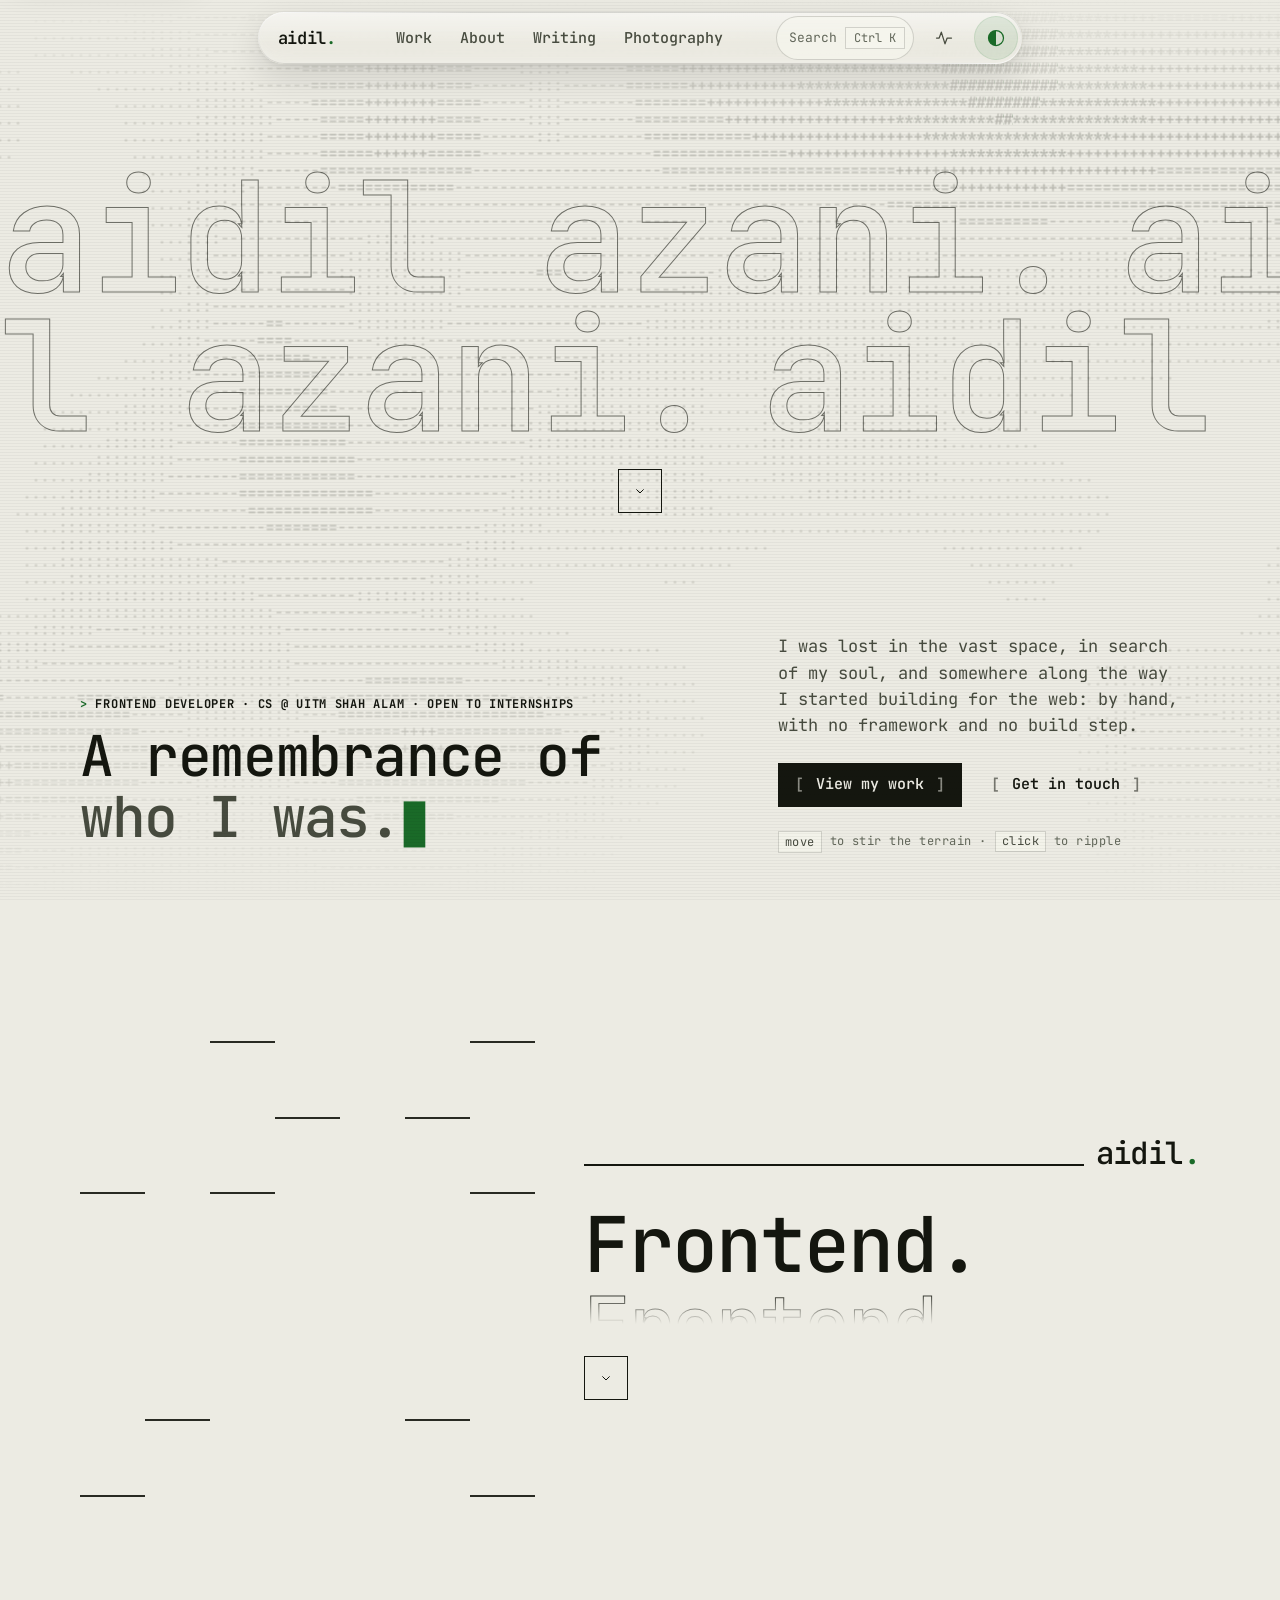
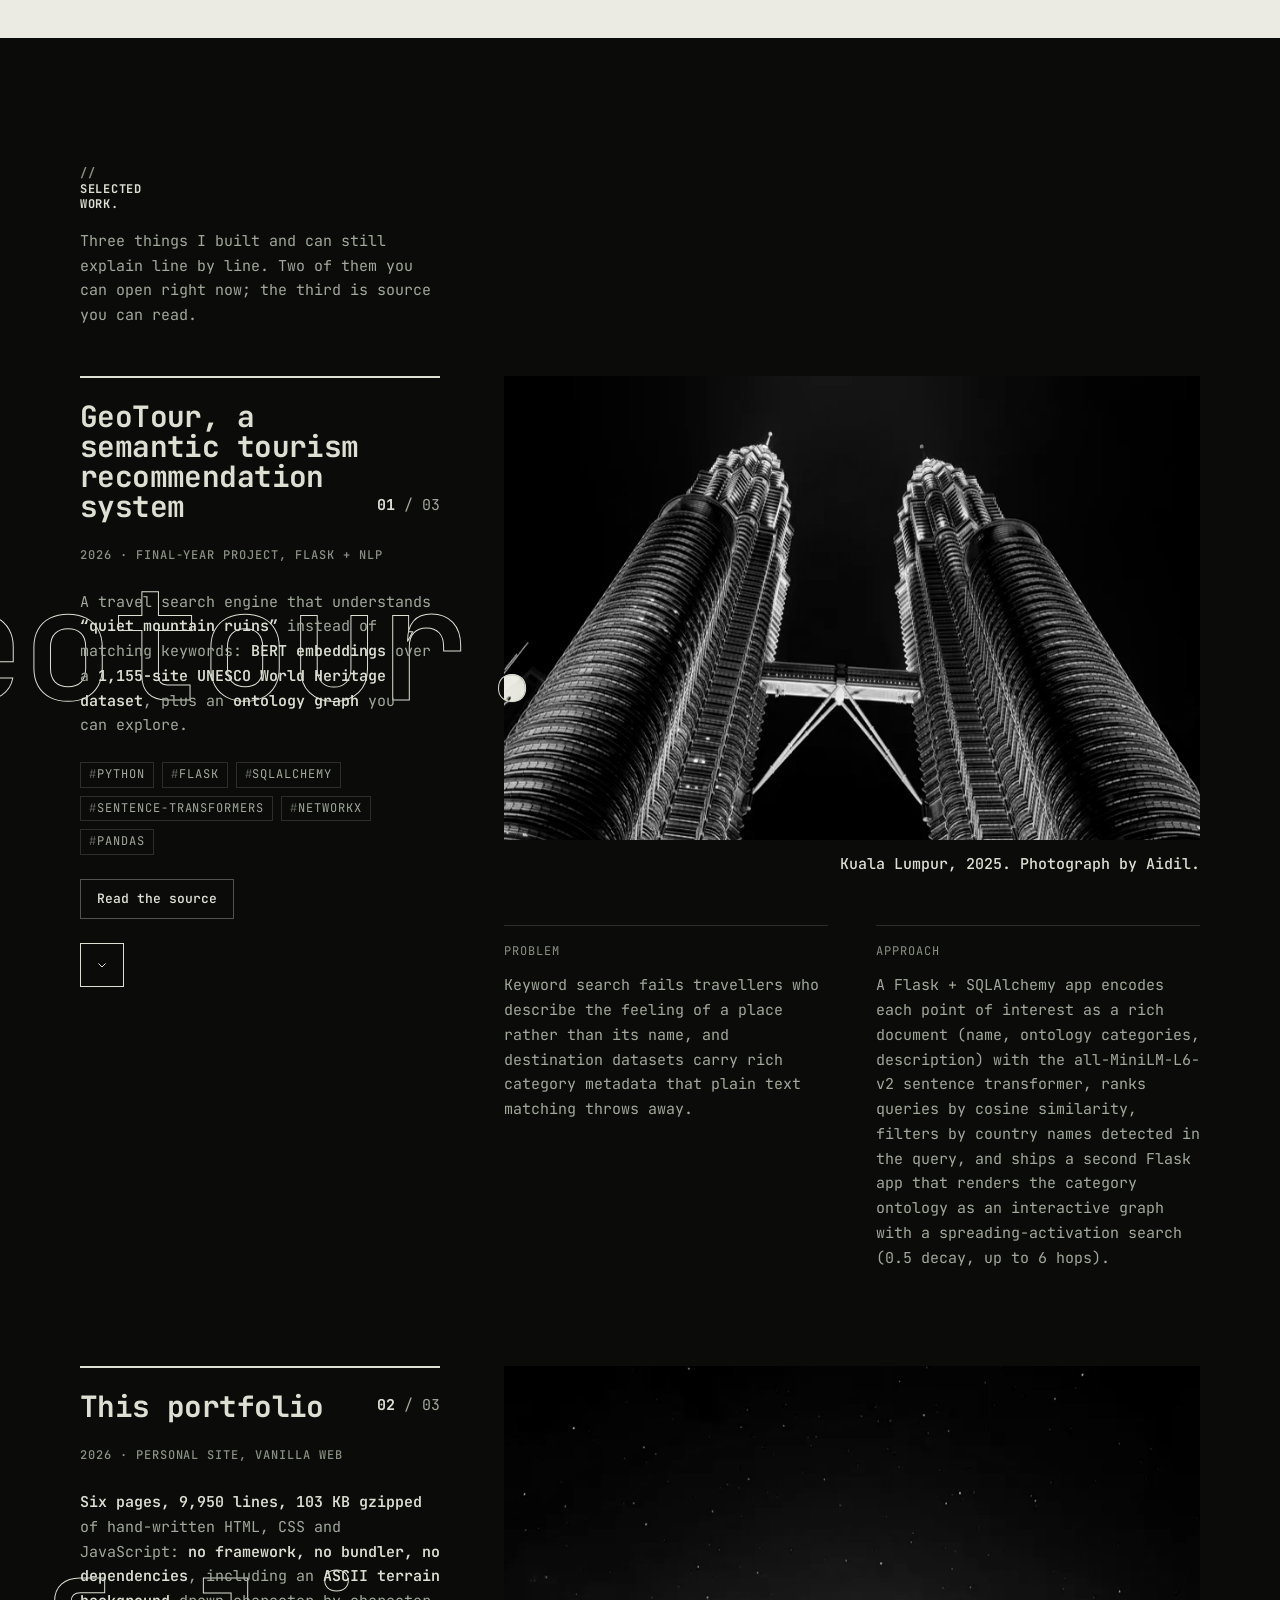
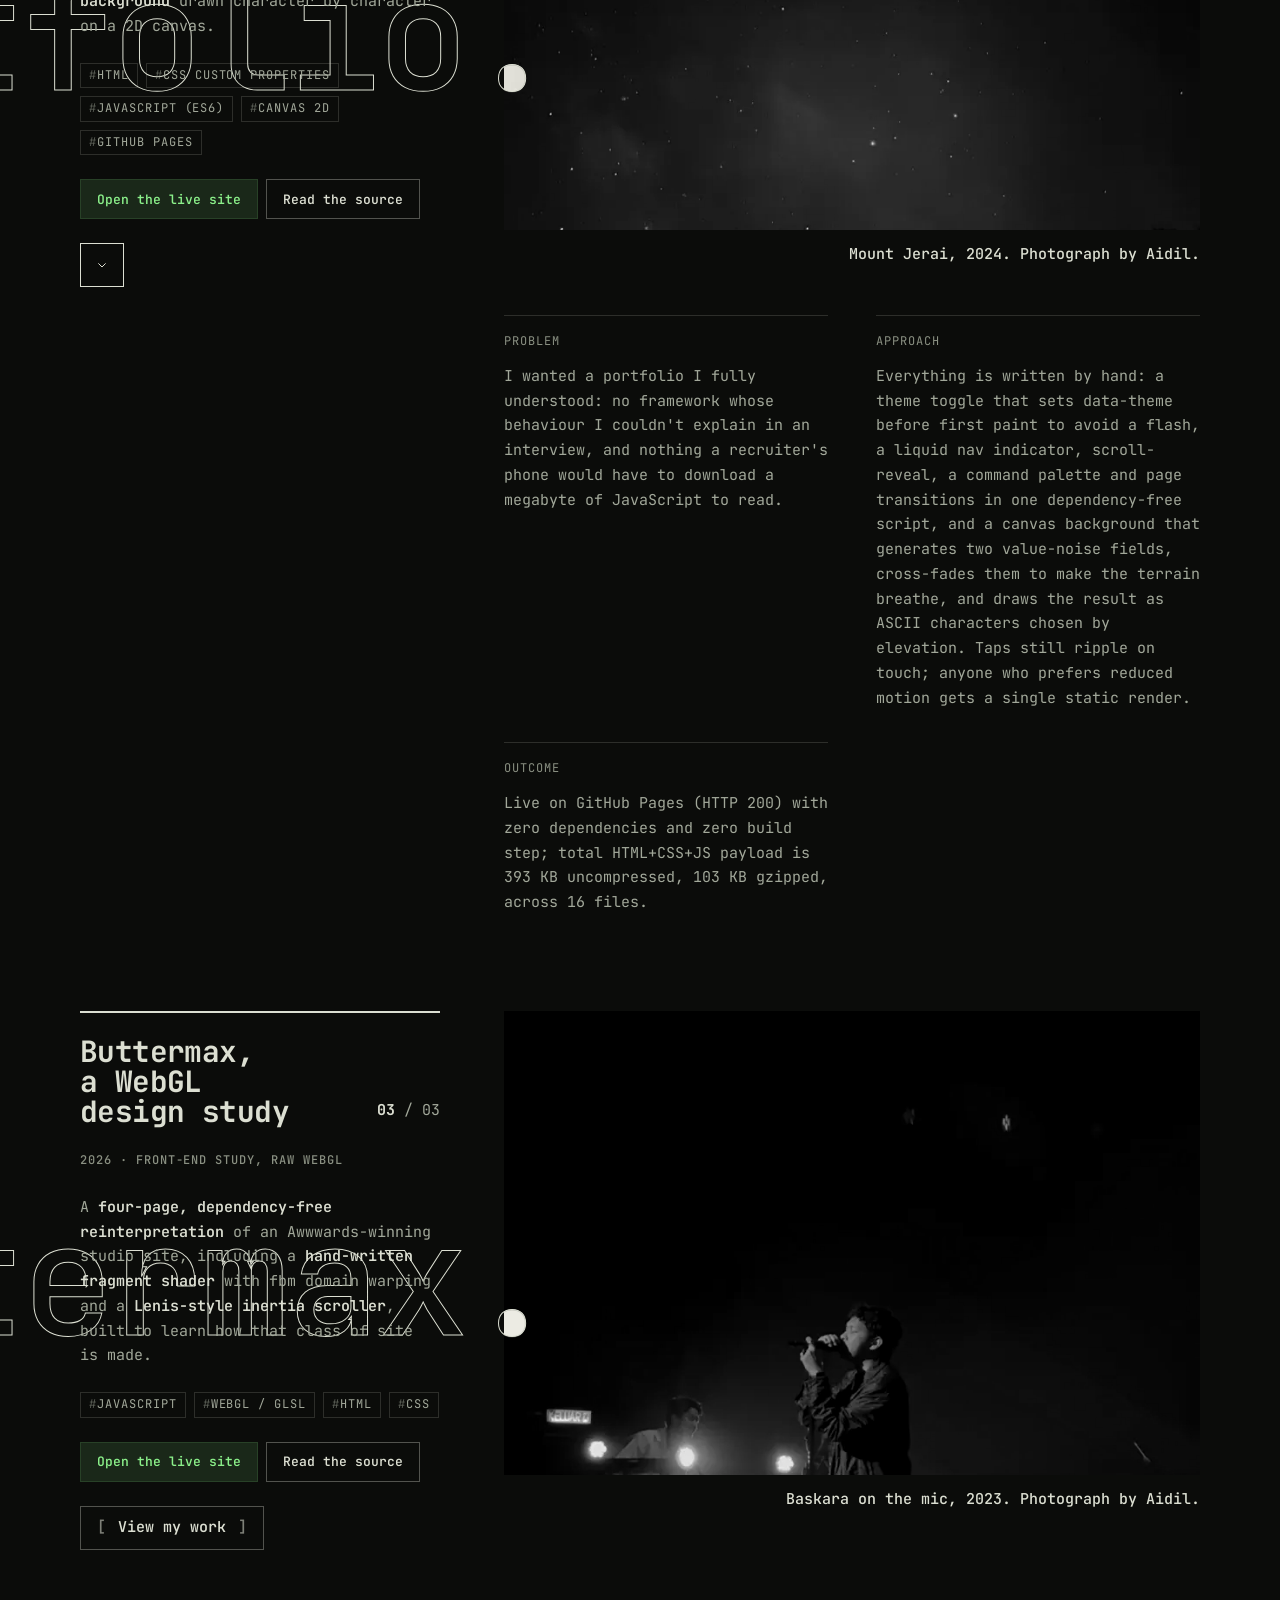
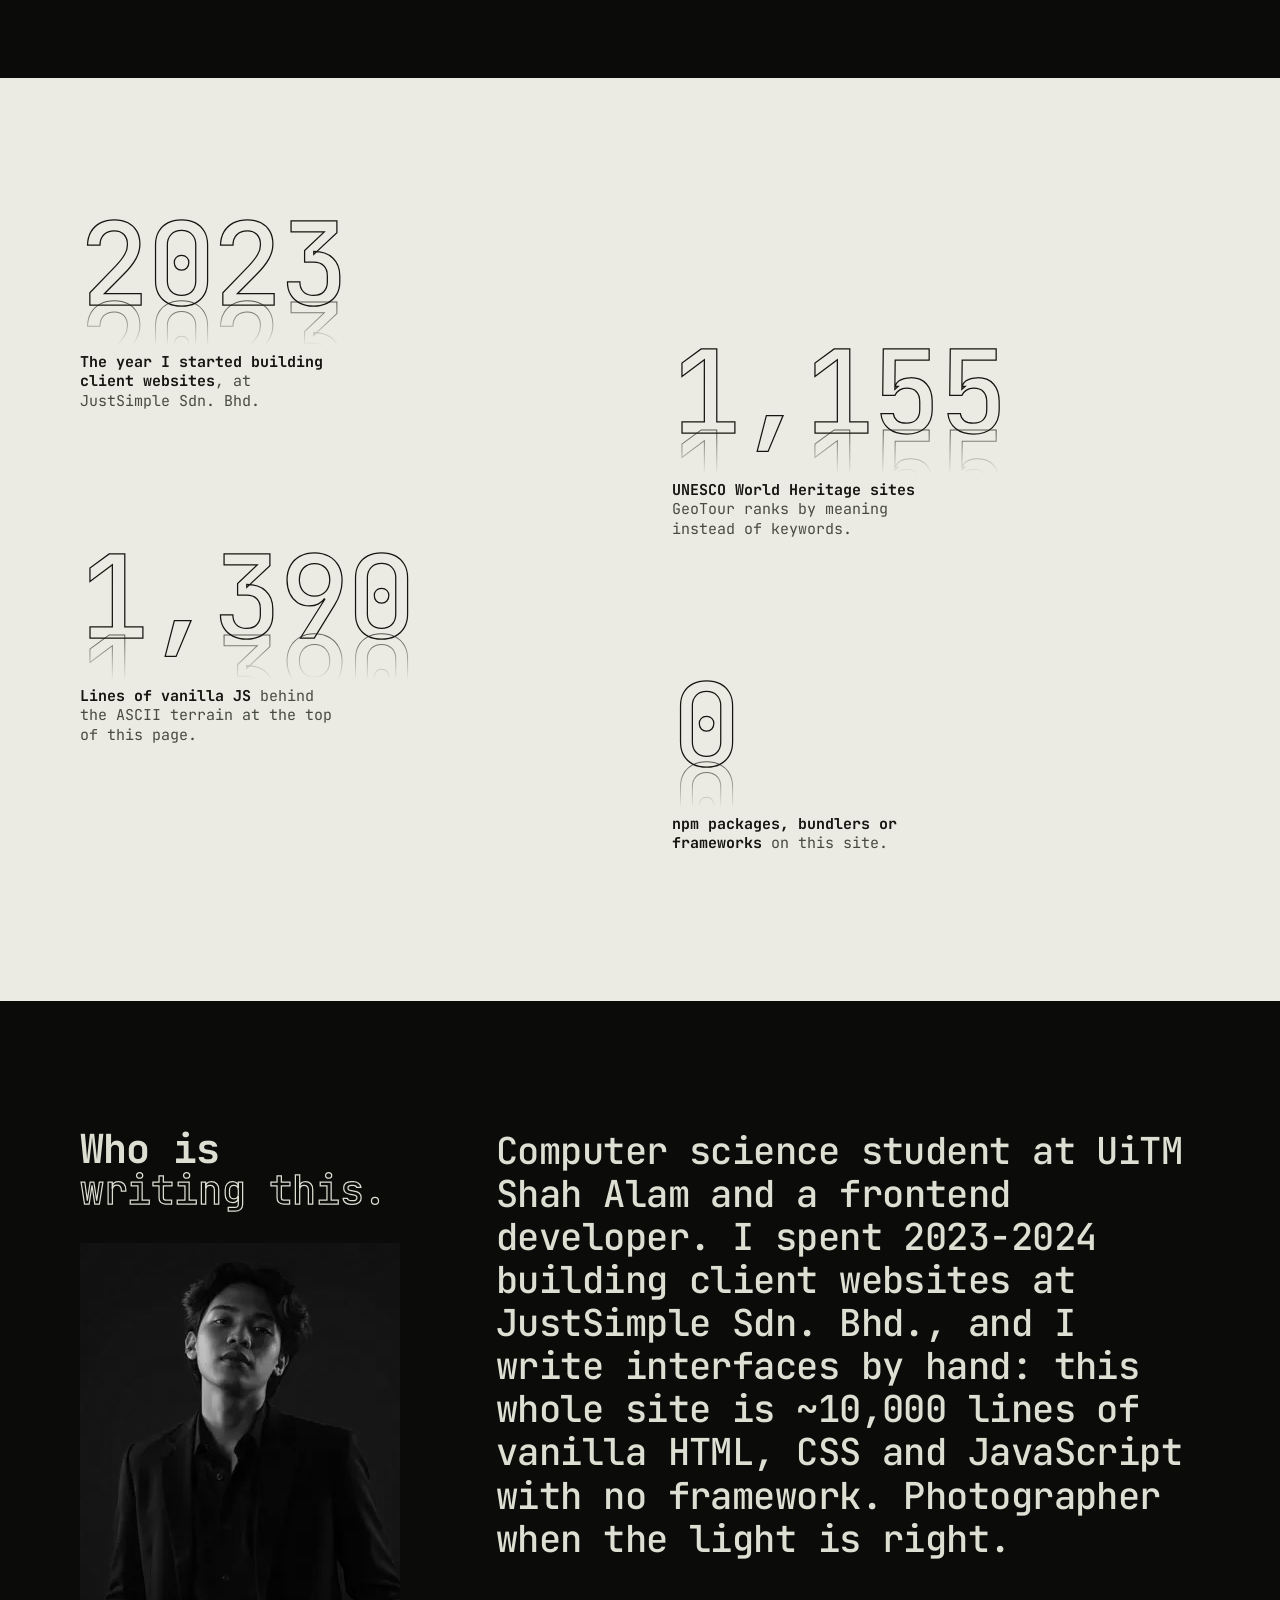
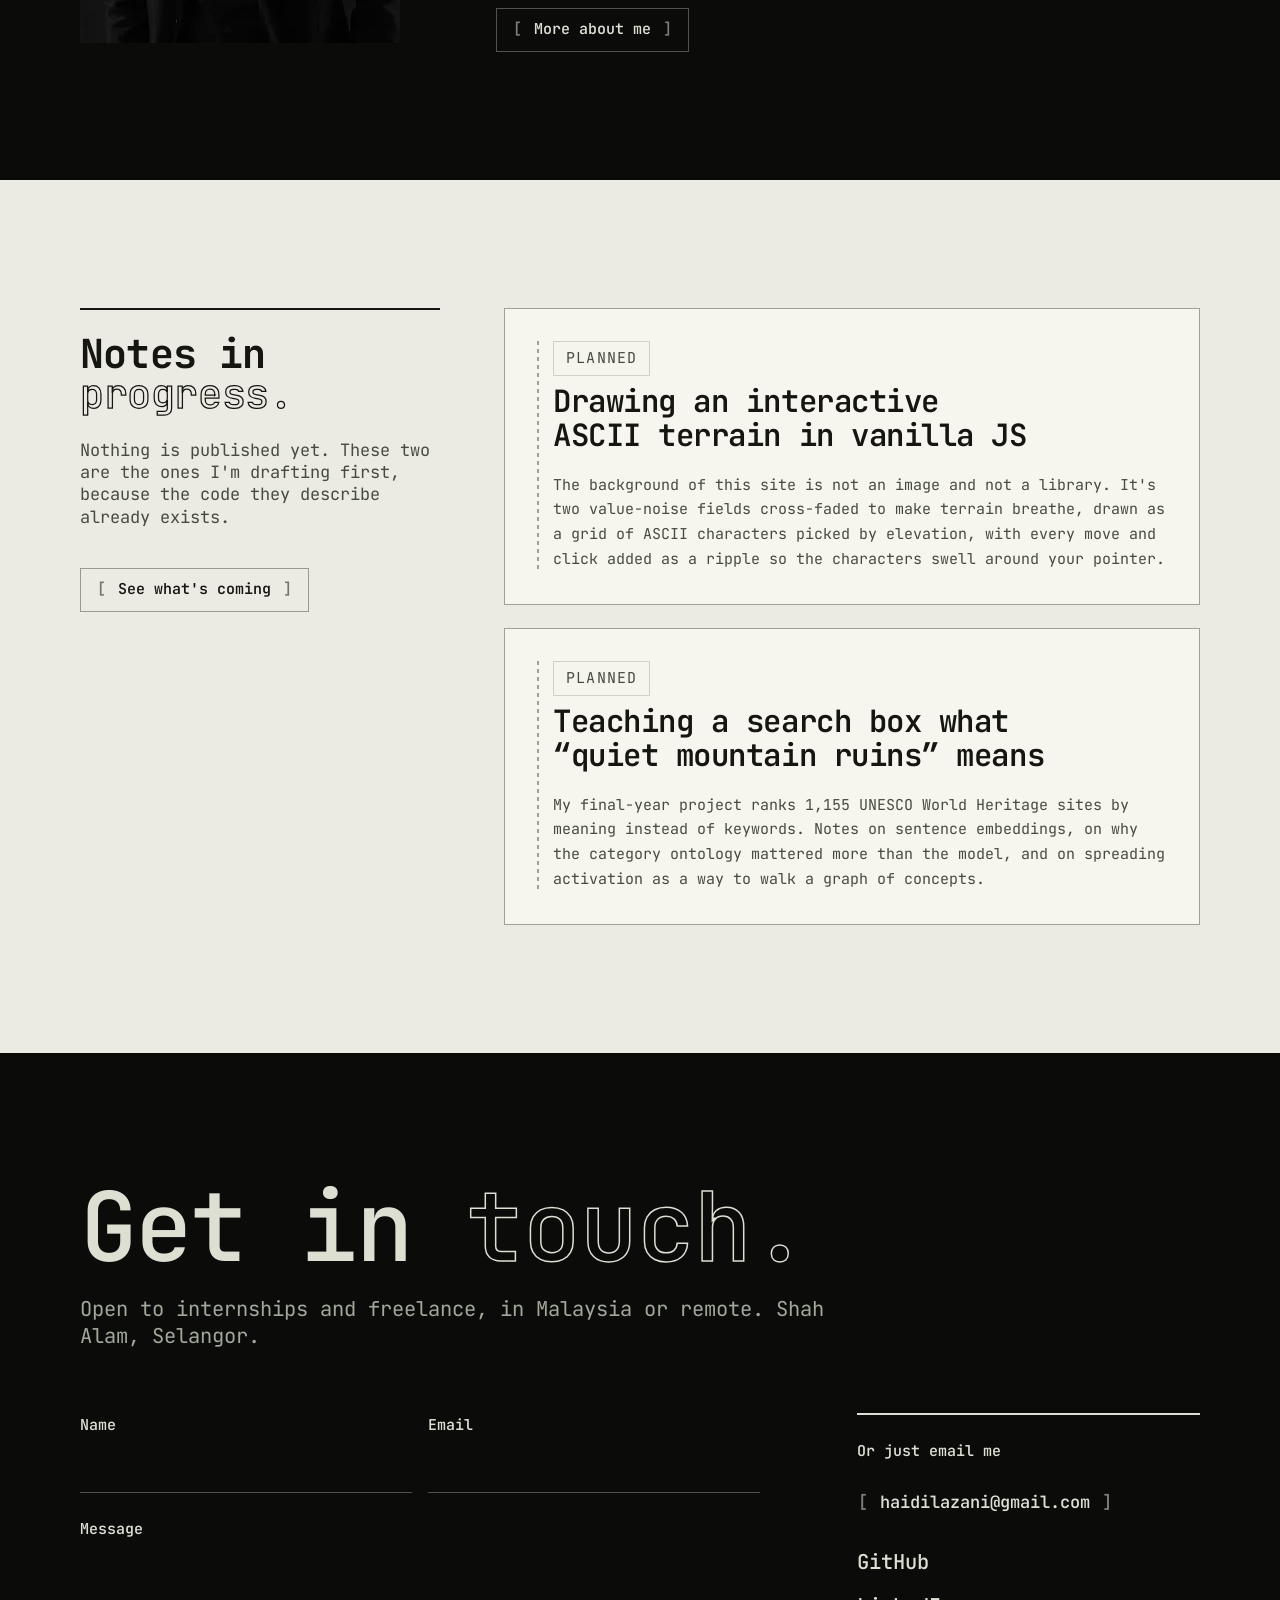
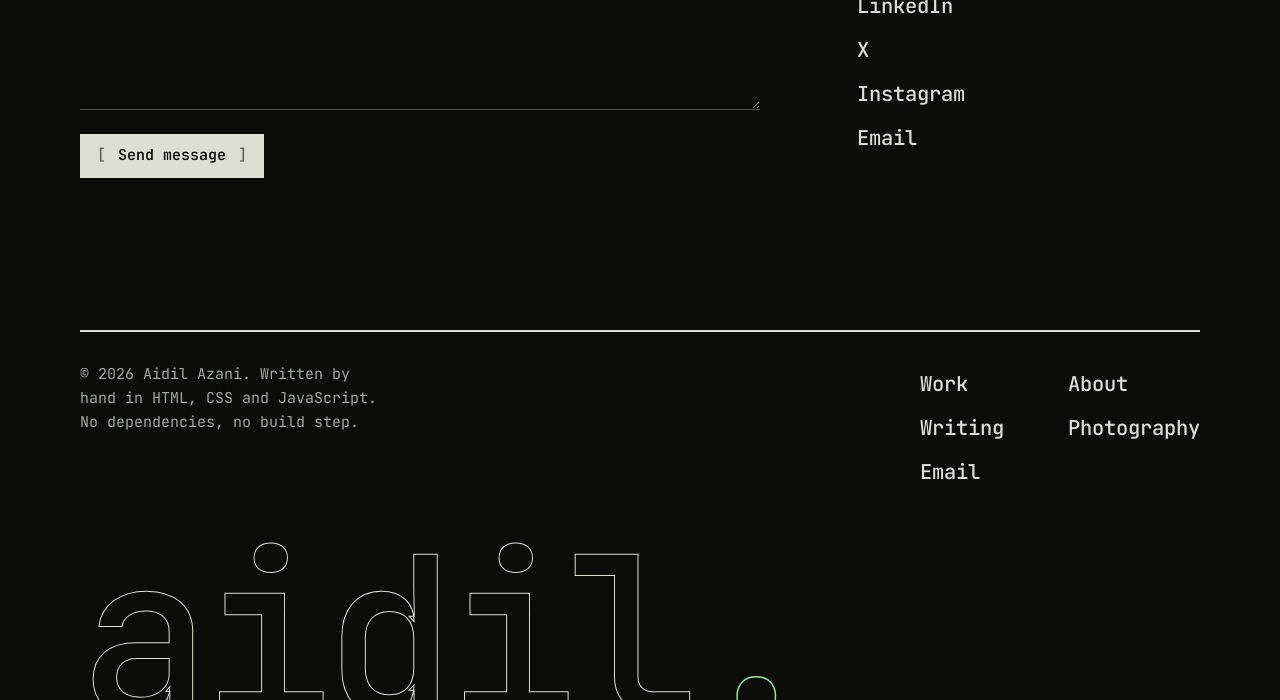
==== commit 0c6a9660: "Add ASCII styling and page loader, update pages and hero Co-Authored-By: Claude Sonnet 5.5 <noreply@" ====
--- a/index.html
+++ b/index.html
@@ -20,15 +20,44 @@
         })();
     </script>
 
+    <!-- Entrance gate. Puts html.ld up (the overlay in <body>, styled by css/loader.css and run by
+         js/loader.js) before first paint, so there is no flash of the page under it. Not for reduced
+         motion, #hash deep links, back/forward, or ?intro=0. js/loader.js claims the page with
+         html.ld-ready as soon as it runs; if it never does (404, error, stalled network) the page is
+         released on DOMContentLoaded or after a timeout, so the overlay can never trap anyone. -->
+    <script>
+        (function () {
+            var d = document.documentElement, show = true;
+            try {
+                var nav = performance.getEntriesByType && performance.getEntriesByType('navigation')[0];
+                if (location.hash.length > 1) show = false;
+                if (/[?&]intro=0(&|$)/.test(location.search)) show = false;
+                if (nav && nav.type === 'back_forward') show = false;
+                if (d.getAttribute('data-motion') === 'reduced') show = false;
+                else if (localStorage.getItem('motion') !== 'full' && matchMedia('(prefers-reduced-motion: reduce)').matches) show = false;
+            } catch (e) { }
+            if (show) {
+                d.classList.add('ld');
+                try { if ('scrollRestoration' in history) history.scrollRestoration = 'manual'; } catch (e) { }
+            }
+            function release() {
+                if (d.classList.contains('ld-ready')) return;
+                d.classList.remove('ld');
+            }
+            document.addEventListener('DOMContentLoaded', release);
+            if (show) setTimeout(release, 9000);
+        })();
+    </script>
+
     <link rel="icon" href="favicon.svg">
     <link rel="manifest" href="site.webmanifest">
-    <meta name="theme-color" content="#060607" media="(prefers-color-scheme: dark)">
-    <meta name="theme-color" content="#f5f5f7" media="(prefers-color-scheme: light)">
+    <meta name="theme-color" content="#0b0c0a" media="(prefers-color-scheme: dark)">
+    <meta name="theme-color" content="#ecebe3" media="(prefers-color-scheme: light)">
 
     <link rel="preconnect" href="https://fonts.googleapis.com">
     <link rel="preconnect" href="https://fonts.gstatic.com" crossorigin>
     <link rel="stylesheet"
-        href="https://fonts.googleapis.com/css2?family=Inter:opsz,wght@14..32,100..900&family=JetBrains+Mono:wght@400;500&family=Jost:wght@400..700&family=Space+Grotesk:wght@300..700&display=swap">
+        href="https://fonts.googleapis.com/css2?family=JetBrains+Mono:wght@300..800&display=swap">
 
     <link rel="stylesheet" href="css/tokens.css">
     <link rel="stylesheet" href="css/main.css">
@@ -36,6 +65,8 @@
     <link rel="stylesheet" href="css/tilt.css">
     <link rel="stylesheet" href="css/hero.css">
     <link rel="stylesheet" href="css/home.css">
+    <link rel="stylesheet" href="css/ascii.css">
+    <link rel="stylesheet" href="css/loader.css">
 
     <link rel="canonical" href="https://haidilazani.github.io/Portfolio/">
 
@@ -96,6 +127,21 @@
 
 <body class="page-home">
 
+    <!-- Entrance overlay. Hidden unless the gate in <head> raised html.ld. Decoration plus a status
+         line for assistive tech; the canvas and HUD are aria-hidden. See js/loader.js. -->
+    <div class="ld-ov" data-loader role="status" aria-label="Loading the portfolio">
+        <canvas class="ld-canvas" aria-hidden="true"></canvas>
+        <div class="ld-hud">
+            <div class="ld-id" aria-hidden="true" data-ld-mask>portfolio // 2026</div>
+            <div class="ld-tr" data-ld-mask>
+                <button class="ld-skip" type="button" data-ld-skip>skip &#183; esc</button>
+            </div>
+            <div class="ld-count" aria-hidden="true" data-ld-mask><span data-ld-n><s>000</s></span><i>%</i></div>
+            <ol class="ld-log" aria-hidden="true" data-ld-log data-ld-mask></ol>
+            <div class="ld-bar" aria-hidden="true" data-ld-bar></div>
+        </div>
+    </div>
+
     <a class="skip-link" href="#main">Skip to content</a>
 
     <header class="site-nav" data-nav>
@@ -323,7 +369,7 @@
                         <p class="case-label">2026 &#183; Personal site, vanilla web</p>
                         <p class="work-lede"><strong>Six pages, 9,950 lines, 103 KB gzipped</strong> of hand-written
                             HTML, CSS and JavaScript: <strong>no framework, no bundler, no dependencies</strong>,
-                            including a <strong>topographic contour background</strong> drawn with marching squares.
+                            including an <strong>ASCII terrain background</strong> drawn character by character on a 2D canvas.
                         </p>
                         <ul class="project-stack">
                             <li class="tag">HTML</li>
@@ -379,7 +425,7 @@
                                     paint to avoid a flash, a liquid nav indicator, scroll-reveal, a command palette
                                     and page transitions in one dependency-free script, and a canvas background that
                                     generates two value-noise fields, cross-fades them to make the terrain breathe,
-                                    and traces five to nine elevation contours per frame with marching squares. Taps
+                                    and draws the result as ASCII characters chosen by elevation. Taps
                                     still ripple on touch; anyone who prefers reduced motion gets a single static
                                     render.</p>
                             </div>
@@ -475,7 +521,7 @@
                             <span class="stat-num" data-count="1,390">1,390</span>
                             <span class="stat-echo" aria-hidden="true">1,390</span>
                         </p>
-                        <p class="stat-label"><strong>Lines of vanilla JS</strong> behind the contour terrain at the
+                        <p class="stat-label"><strong>Lines of vanilla JS</strong> behind the ASCII terrain at the
                             top of this page.</p>
                     </li>
                     <li class="stat" data-reveal style="--reveal-i: 2">
@@ -544,11 +590,9 @@
                 <div class="post-list">
                     <article class="post post--planned" data-stack-item data-tilt data-reveal style="--reveal-i: 1">
                         <p class="post-status">Planned</p>
-                        <h3 class="post-title">Drawing an interactive topographic map in vanilla JS</h3>
+                        <h3 class="post-title">Drawing an interactive ASCII terrain in vanilla JS</h3>
                         <p class="post-blurb">The background of this site is not an image and not a library. It's
-                            two value-noise fields cross-faded to make terrain breathe, traced into nine contour
-                            lines every frame with marching squares, with the cursor added as a Gaussian hill so the
-                            rings bulge around your pointer.</p>
+                            two value-noise fields cross-faded to make terrain breathe, drawn as a grid of ASCII characters picked by elevation, with every move and click added as a ripple so the characters swell around your pointer.</p>
                     </article>
 
                     <article class="post post--planned" data-stack-item data-tilt data-reveal style="--reveal-i: 2">
@@ -674,6 +718,7 @@
         </div>
     </div>
 
+    <script src="js/loader.js" defer></script>
     <script src="js/app.js" defer></script>
     <script src="js/stack.js" defer></script>
     <script src="js/tilt.js" defer></script>
--- a/css/tokens.css
+++ b/css/tokens.css
@@ -16,38 +16,54 @@
   color-scheme: dark;
 
   /* Surfaces -------------------------------------------------------------- */
-  --bg:             #060607;
-  --bg-elevated:    #121214;
-  --bg-sunken:      #0a0a0c;
-  --surface:        rgba(255, 255, 255, 0.045);
-  --surface-hover:  rgba(255, 255, 255, 0.08);
+  --bg:             #0b0c0a;
+  --bg-elevated:    #141612;
+  --bg-sunken:      #080907;
+  --surface:        rgba(217, 221, 208, 0.045);
+  --surface-hover:  rgba(217, 221, 208, 0.085);
 
   /* Text — contrast ratios measured against --bg (WCAG 2.1) ---------------- */
-  --text:           #f5f5f7;  /* 18.6:1  AAA */
-  --text-secondary: #a1a1a6;  /*  7.87:1 AAA */
-  --text-tertiary:  #8a8a92;  /*  5.91:1 AA  */
+  --text:           #dcdfd2;  /* 14.2:1  AAA */
+  --text-secondary: #a2a89a;  /*  7.6:1  AAA */
+  --text-tertiary:  #8a9082;  /*  5.6:1  AA  */
 
   /* Accent ---------------------------------------------------------------- */
   /* --accent        fills, borders, rings, glows
      --accent-text   any accent-coloured TEXT (never use --accent for text)
      --accent-2      decorative only, never carries text                     */
-  --accent:         #2997ff;  /*  6.72:1 on --bg */
-  --accent-text:    #2997ff;
-  --accent-soft:    rgba(41, 151, 255, 0.14);
-  --accent-2:       #af52de;
+  --accent:         #8bf08a;  /* 13.0:1 on --bg — phosphor */
+  --accent-text:    #8bf08a;
+  --accent-soft:    rgba(139, 240, 138, 0.12);
+  --accent-2:       #ffb454;  /* amber, decorative only */
 
   /* Lines ----------------------------------------------------------------- */
-  --border:         rgba(255, 255, 255, 0.10);
-  --border-strong:  rgba(255, 255, 255, 0.20);
+  --border:         rgba(220, 223, 210, 0.16);
+  --border-strong:  rgba(220, 223, 210, 0.34);
 
   /* Liquid glass ---------------------------------------------------------- */
   /* Web approximation of a frosted material: backdrop blur + saturation,
      a translucent fill, and a 1px top highlight for edge refraction.
      This is not Apple's Liquid Glass; it is a CSS approximation of it.      */
-  --glass-bg:       rgba(18, 18, 20, 0.55);
-  --glass-bg-solid: rgba(14, 14, 16, 0.72);
-  --glass-border:   rgba(255, 255, 255, 0.12);
+  --glass-bg:       rgba(16, 18, 14, 0.62);
+  --glass-bg-solid: rgba(12, 14, 11, 0.80);
+  --glass-border:   rgba(220, 223, 210, 0.22);
   --glass-shadow:   0 8px 32px rgba(0, 0, 0, 0.45);
+
+  /* Island ---------------------------------------------------------------- */
+  /* The nav capsule's glass. A tinted fill, a sheen that lenses its top
+     half, a specular rim that pools light on the top-left and bottom-right
+     edges, and a faint base ring so the edge never disappears. The --inv-
+     twins are what the island wears over an inverse band (see home.css). */
+  --island-bg:          rgba(16, 18, 14, 0.70);
+  --island-sheen:       rgba(220, 223, 210, 0.08);
+  --island-rim:         rgba(220, 223, 210, 0.34);
+  --island-rim-soft:    rgba(220, 223, 210, 0.10);
+  --island-shadow:      0 12px 32px rgba(0, 0, 0, 0.42), 0 2px 6px rgba(0, 0, 0, 0.24);
+  --inv-island-bg:        rgba(236, 235, 227, 0.78);
+  --inv-island-sheen:     rgba(255, 255, 255, 0.50);
+  --inv-island-rim:       rgba(255, 255, 255, 0.90);
+  --inv-island-rim-soft:  rgba(20, 22, 15, 0.14);
+  --inv-island-shadow:    0 12px 32px rgba(0, 0, 0, 0.12), 0 2px 6px rgba(0, 0, 0, 0.06);
 
   /* Danger ---------------------------------------------------------------- */
   /* NOT in contract §2. Added because §4 requires "real error + status
@@ -63,19 +79,19 @@
      so every component inside it (buttons, fields, cards, focus ring) flips
      with no per-component rule. In dark the inverse band is light paper.   */
   --inv-scheme:           light;
-  --inv-bg:               #f5f5f7;
-  --inv-bg-elevated:      #ffffff;
-  --inv-bg-sunken:        #ececf0;
-  --inv-surface:          rgba(0, 0, 0, 0.035);
-  --inv-surface-hover:    rgba(0, 0, 0, 0.06);
-  --inv-text:             #1d1d1f;
-  --inv-text-secondary:   #51515a;
-  --inv-text-tertiary:    #6e6e73;
-  --inv-accent:           #0071e3;
-  --inv-accent-text:      #0066cc;
-  --inv-accent-soft:      rgba(0, 113, 227, 0.10);
-  --inv-border:           rgba(0, 0, 0, 0.10);
-  --inv-border-strong:    rgba(0, 0, 0, 0.22);
+  --inv-bg:               #ecebe3;
+  --inv-bg-elevated:      #f6f5ee;
+  --inv-bg-sunken:        #e1e0d6;
+  --inv-surface:          rgba(20, 22, 15, 0.04);
+  --inv-surface-hover:    rgba(20, 22, 15, 0.07);
+  --inv-text:             #14160f;
+  --inv-text-secondary:   #474b3f;
+  --inv-text-tertiary:    #62675a;
+  --inv-accent:           #1f7a2e;
+  --inv-accent-text:      #1a6a28;
+  --inv-accent-soft:      rgba(31, 122, 46, 0.10);
+  --inv-border:           rgba(20, 22, 15, 0.16);
+  --inv-border-strong:    rgba(20, 22, 15, 0.38);
   --inv-danger:           #d70015;
   --inv-danger-text:      #d70015;
   --inv-danger-soft:      rgba(215, 0, 21, 0.08);
@@ -90,32 +106,44 @@
   color-scheme: light;
 
   /* Surfaces */
-  --bg:             #f5f5f7;
-  --bg-elevated:    #ffffff;
-  --bg-sunken:      #ececf0;
-  --surface:        rgba(255, 255, 255, 0.72);
-  --surface-hover:  rgba(255, 255, 255, 0.95);
+  --bg:             #ecebe3;
+  --bg-elevated:    #f6f5ee;
+  --bg-sunken:      #e1e0d6;
+  --surface:        rgba(246, 245, 238, 0.72);
+  --surface-hover:  rgba(246, 245, 238, 0.95);
 
   /* Text */
-  --text:           #1d1d1f;
-  --text-secondary: #51515a;
-  --text-tertiary:  #6e6e73;  /* 4.72:1 AA */
+  --text:           #14160f;
+  --text-secondary: #474b3f;
+  --text-tertiary:  #62675a;  /* 5.0:1 AA */
 
   /* Accent */
-  --accent:         #0071e3;  /* fills only */
-  --accent-text:    #0066cc;  /* 5.11:1 AA — all accent-coloured text */
-  --accent-soft:    rgba(0, 113, 227, 0.10);
-  --accent-2:       #9536c4;
+  --accent:         #1f7a2e;  /* fills only */
+  --accent-text:    #1a6a28;  /* 5.4:1 AA — all accent-coloured text */
+  --accent-soft:    rgba(31, 122, 46, 0.10);
+  --accent-2:       #b36b00;
 
   /* Lines */
-  --border:         rgba(0, 0, 0, 0.10);
-  --border-strong:  rgba(0, 0, 0, 0.20);
+  --border:         rgba(20, 22, 15, 0.16);
+  --border-strong:  rgba(20, 22, 15, 0.38);
 
   /* Liquid glass */
-  --glass-bg:       rgba(255, 255, 255, 0.55);
-  --glass-bg-solid: rgba(255, 255, 255, 0.78);
-  --glass-border:   rgba(255, 255, 255, 0.65);
-  --glass-shadow:   0 8px 32px rgba(0, 0, 0, 0.10);
+  --glass-bg:       rgba(246, 245, 238, 0.58);
+  --glass-bg-solid: rgba(246, 245, 238, 0.82);
+  --glass-border:   rgba(20, 22, 15, 0.20);
+  --glass-shadow:   0 8px 32px rgba(20, 22, 15, 0.10);
+
+  /* Island */
+  --island-bg:          rgba(236, 235, 227, 0.78);
+  --island-sheen:       rgba(255, 255, 255, 0.50);
+  --island-rim:         rgba(255, 255, 255, 0.90);
+  --island-rim-soft:    rgba(20, 22, 15, 0.14);
+  --island-shadow:      0 12px 32px rgba(0, 0, 0, 0.12), 0 2px 6px rgba(0, 0, 0, 0.06);
+  --inv-island-bg:        rgba(16, 18, 14, 0.70);
+  --inv-island-sheen:     rgba(220, 223, 210, 0.08);
+  --inv-island-rim:       rgba(220, 223, 210, 0.34);
+  --inv-island-rim-soft:  rgba(220, 223, 210, 0.10);
+  --inv-island-shadow:    0 12px 32px rgba(0, 0, 0, 0.42), 0 2px 6px rgba(0, 0, 0, 0.24);
 
   /* Danger */
   --danger:         #d70015;
@@ -124,19 +152,19 @@
 
   /* Inverse band: in light the inverse band is the dark ink. */
   --inv-scheme:           dark;
-  --inv-bg:               #060607;
-  --inv-bg-elevated:      #121214;
-  --inv-bg-sunken:        #0a0a0c;
-  --inv-surface:          rgba(255, 255, 255, 0.045);
-  --inv-surface-hover:    rgba(255, 255, 255, 0.08);
-  --inv-text:             #f5f5f7;
-  --inv-text-secondary:   #a1a1a6;
-  --inv-text-tertiary:    #8a8a92;
-  --inv-accent:           #2997ff;
-  --inv-accent-text:      #2997ff;
-  --inv-accent-soft:      rgba(41, 151, 255, 0.14);
-  --inv-border:           rgba(255, 255, 255, 0.10);
-  --inv-border-strong:    rgba(255, 255, 255, 0.20);
+  --inv-bg:               #0b0c0a;
+  --inv-bg-elevated:      #141612;
+  --inv-bg-sunken:        #080907;
+  --inv-surface:          rgba(217, 221, 208, 0.045);
+  --inv-surface-hover:    rgba(217, 221, 208, 0.085);
+  --inv-text:             #dcdfd2;
+  --inv-text-secondary:   #a2a89a;
+  --inv-text-tertiary:    #8a9082;
+  --inv-accent:           #8bf08a;
+  --inv-accent-text:      #8bf08a;
+  --inv-accent-soft:      rgba(139, 240, 138, 0.12);
+  --inv-border:           rgba(220, 223, 210, 0.16);
+  --inv-border-strong:    rgba(220, 223, 210, 0.34);
   --inv-danger:           #ff453a;
   --inv-danger-text:      #ff6961;
   --inv-danger-soft:      rgba(255, 69, 58, 0.12);
@@ -152,7 +180,7 @@
   /* A theme-independent near-white. The home page's sliding project word is
      painted in it with mix-blend-mode: difference, so it inverts whatever
      photograph it crosses and stays legible in both themes.                 */
-  --paper: #f5f5f7;
+  --paper: #ecebe3;
 
   /* Space ----------------------------------------------------------------- */
   /* A geometric-ish scale. Never write a raw rem in a component rule.       */
@@ -181,22 +209,22 @@
   --fs-base:    1.0625rem;
   --fs-lg:      clamp(1.125rem, 1.6vw, 1.375rem);
   --fs-xl:      clamp(1.5rem,  2.4vw, 2rem);
-  --fs-2xl:     clamp(2rem,    4vw,   3rem);
-  --fs-3xl:     clamp(2.5rem,  6vw,   4.5rem);
-  --fs-display: clamp(3rem,    9vw,   7.5rem);
+  --fs-2xl:     clamp(1.75rem, 3.4vw, 2.5rem);
+  --fs-3xl:     clamp(2.125rem, 5vw, 3.75rem);
+  --fs-display: clamp(2.5rem,  7.5vw, 6.25rem);
 
   /* Poster scale (home page). Decorative words: the hero marquee, the
      sliding project word and the footer wordmark are aria-hidden or plain
      links, so they may run past the display cap. --fs-title is litup's
      2-line bold section title; --fs-kicker its stacked uppercase label.   */
   --fs-kicker:  0.75rem;
-  --fs-title:   clamp(1.75rem, 2.6vw, 2.5rem);
-  --fs-hero:    clamp(2.5rem,  5.6vw, 5.5rem);
-  --fs-roller:  clamp(3rem,    7vw,   6.5rem);
-  --fs-prose-xl: clamp(1.625rem, 3.4vw, 3.25rem);
-  --fs-mega:    clamp(4.5rem,  11vw,  10.5rem);
-  --fs-poster:  clamp(5.5rem,  13.5vw, 13rem);
-  --fs-wordmark: clamp(6rem,   24vw,  22rem);
+  --fs-title:   clamp(1.5rem,  2.3vw, 2.25rem);
+  --fs-hero:    clamp(2.125rem, 4.4vw, 4.25rem);
+  --fs-roller:  clamp(2.5rem,  6vw,   5.5rem);
+  --fs-prose-xl: clamp(1.375rem, 2.9vw, 2.75rem);
+  --fs-mega:    clamp(3.5rem,  9vw,   9rem);
+  --fs-poster:  clamp(5rem,    12vw,  11.5rem);
+  --fs-wordmark: clamp(4.5rem,  17vw,  17rem);
 
   /* Typefaces ------------------------------------------------------------- */
   /* Inter      — everything structural
@@ -204,11 +232,13 @@
      letterforms, so headings carry character without resorting to a serif.
                                and nothing else
      JetBrains Mono — eyebrows, metadata, tags, proof bar, keyboard hints    */
-  --font-sans:  "Inter", -apple-system, BlinkMacSystemFont, "Segoe UI", Roboto, sans-serif;
-  --font-display: "Space Grotesk", "Inter", -apple-system, BlinkMacSystemFont, sans-serif;
-  --font-mono:  "JetBrains Mono", ui-monospace, SFMono-Regular, Menlo, monospace;
-  /* Jost — the free geometric stand-in for Futura. Home page display only. */
-  --font-poster: "Jost", "Futura", "Futura PT", "Century Gothic", -apple-system, BlinkMacSystemFont, sans-serif;
+  --font-mono:  "JetBrains Mono", ui-monospace, SFMono-Regular, Menlo, Consolas, monospace;
+  /* ASCII theme: the whole site is set in one monospace face. The sans,
+     display and poster slots are kept so no component rule has to change;
+     they now all resolve to --font-mono.                                   */
+  --font-sans:    var(--font-mono);
+  --font-display: var(--font-mono);
+  --font-poster:  var(--font-mono);
 
   /* Line heights ---------------------------------------------------------- */
   --lh-display: 1.02;
@@ -223,13 +253,13 @@
   --ls-mono:    0.08em;   /* uppercase mono runs */
 
   /* Radii ----------------------------------------------------------------- */
-  /* One shape system: surfaces step sm → xl by size, interactive pills are
-     fully rounded. Nothing else.                                            */
-  --r-sm:   10px;
-  --r-md:   16px;
-  --r-lg:   24px;
-  --r-xl:   32px;
-  --r-pill: 999px;
+  /* ASCII theme: every corner is square, like a box drawn in characters.
+     The scale is kept so components still reference a size by role.        */
+  --r-sm:   0;
+  --r-md:   0;
+  --r-lg:   0;
+  --r-xl:   0;
+  --r-pill: 0;
 
   /* Motion ---------------------------------------------------------------- */
   --ease-spring: cubic-bezier(0.32, 0.72, 0, 1);
@@ -237,9 +267,12 @@
   /* Exponential ease-out: the long, confident settle of the home page's
      roller, reveals and marquee hand-offs. */
   --ease-expo:   cubic-bezier(0.19, 1, 0.22, 1);
+  /* A spring with a small overshoot: the nav island's elastic morph. */
+  --ease-island: cubic-bezier(0.34, 1.32, 0.64, 1);
   --dur-fast:    160ms;
   --dur-base:    280ms;
   --dur-slow:    600ms;
+  --dur-morph:   520ms;
   --dur-reveal:  700ms;
   --dur-roll:    900ms;
 
@@ -274,8 +307,8 @@
     --text-secondary: #333333;
     --text-tertiary:  #555555;
 
-    --accent:         #0066cc;
-    --accent-text:    #0066cc;
+    --accent:         #1a6a28;
+    --accent-text:    #1a6a28;
     --accent-soft:    transparent;
 
     --border:         rgba(0, 0, 0, 0.25);
@@ -296,8 +329,8 @@
     --inv-text:           #000000;
     --inv-text-secondary: #333333;
     --inv-text-tertiary:  #555555;
-    --inv-accent:         #0066cc;
-    --inv-accent-text:    #0066cc;
+    --inv-accent:         #1a6a28;
+    --inv-accent-text:    #1a6a28;
     --inv-accent-soft:    transparent;
     --inv-border:         rgba(0, 0, 0, 0.25);
     --inv-border-strong:  rgba(0, 0, 0, 0.45);
--- a/css/main.css
+++ b/css/main.css
@@ -50,9 +50,19 @@
   /* Minimum touch target: 2.75rem = 44px. */
   --tap: calc(var(--s-6) + var(--s-3));
 
-  /* Navigation heights. */
-  --nav-h: calc(var(--s-7) + var(--s-3));   /* 3.75rem */
-  --nav-h-compact: var(--s-7);              /* 3rem, .is-scrolled */
+  /* Navigation island. The capsule floats --island-top below the viewport
+     edge and is one tap target tall plus --island-pad above and below.
+     The -compact values are its tucked-in, scrolled state. */
+  --island-top: var(--s-3);
+  --island-top-compact: var(--s-2);
+  --island-pad: var(--s-1);
+  --island-pad-compact: calc(var(--s-1) * 0.5);
+  --island-gap: clamp(var(--s-3), 3.2vw, var(--s-7));
+  --island-gap-compact: var(--s-2);
+
+  /* Space the fixed nav reserves at the top of the page. */
+  --nav-h: calc(var(--island-top) + var(--tap) + var(--island-pad) * 2);                         /* 4rem */
+  --nav-h-compact: calc(var(--island-top-compact) + var(--tap) + var(--island-pad-compact) * 2); /* 3.5rem, .is-scrolled */
 
   /* Grid column floor for auto-fitting card grids: 16rem. */
   --col-min: calc(var(--s-11) + var(--s-8));
@@ -491,7 +501,7 @@
    content show through as mud, so every glass surface goes solid. */
 @supports not (backdrop-filter: blur(1px)) {
   .glass,
-  .site-nav.is-scrolled,
+  .nav-inner,
   .cmdk-panel,
   .cmdk,
   .lightbox {
@@ -561,47 +571,92 @@
 
 
 /* ==========================================================================
-   08  Navigation shell
+   08  Navigation shell — the island
+   --------------------------------------------------------------------------
+   The nav is a floating capsule after Apple's Dynamic Island, dressed in a
+   CSS approximation of Liquid Glass. The <header> is only a full-width,
+   click-through strip that centres it; .nav-inner is the island itself.
+
+   At the top of the page the island sits a little lower and looser. Once the
+   page scrolls (.is-scrolled, set by app.js) it tucks up and draws its three
+   groups together on a spring that overshoots slightly, the island's elastic
+   morph. Its width is always its content's width, so the morph animates gap
+   and padding, which every browser can interpolate, rather than width.
+
+   Over an inverse band app.js adds .is-inverted and home.css re-points the
+   palette, so the glass takes its tone from what sits beneath it.
    ========================================================================== */
 .site-nav {
   position: fixed;
   inset-block-start: 0;
   inset-inline: 0;
   z-index: var(--z-nav);
-  /* Transparent at the top of the page so the hero reads full-bleed. The
-     glass only materialises once there is content to sit above. */
-  background-color: transparent;
-  border-block-end: var(--hairline) solid transparent;
-  transition:
-    background-color var(--dur-base) var(--ease-out),
-    border-color var(--dur-base) var(--ease-out),
-    box-shadow var(--dur-base) var(--ease-out),
-    backdrop-filter var(--dur-base) var(--ease-out);
+  display: flex;
+  justify-content: center;
+  padding-block-start: var(--island-top);
+  pointer-events: none;
+  transition: padding-block-start var(--dur-morph) var(--ease-island);
 }
 
 .site-nav.is-scrolled {
-  background-color: var(--glass-bg-solid);
-  border-block-end-color: var(--border);
-  box-shadow: inset 0 var(--hairline) 0 var(--glass-border);
-  backdrop-filter: blur(var(--blur)) saturate(180%);
-  -webkit-backdrop-filter: blur(var(--blur)) saturate(180%);
+  padding-block-start: var(--island-top-compact);
 }
 
 .nav-inner {
+  --pad: var(--island-pad);
+
+  position: relative;
+  isolation: isolate;
   display: flex;
   align-items: center;
-  justify-content: space-between;
-  gap: var(--s-4);
-  width: 100%;
-  max-width: var(--container);
-  margin-inline: auto;
-  padding-inline: var(--gutter);
-  min-height: var(--nav-h);
-  transition: min-height var(--dur-base) var(--ease-spring);
+  gap: var(--island-gap);
+  max-width: calc(100% - var(--gutter) * 2);
+  padding-block: var(--pad);
+  padding-inline: calc(var(--pad) + var(--s-4)) var(--pad);
+  border-radius: var(--r-pill);
+  color: var(--text);
+  background-color: var(--island-bg);
+  background-image: linear-gradient(to bottom, var(--island-sheen), transparent 60%);
+  box-shadow:
+    var(--island-shadow),
+    inset 0 calc(var(--s-2) * -1) var(--s-4) calc(var(--s-3) * -1) var(--island-sheen);
+  backdrop-filter: blur(var(--blur)) saturate(190%);
+  -webkit-backdrop-filter: blur(var(--blur)) saturate(190%);
+  pointer-events: auto;
+  transition:
+    gap var(--dur-morph) var(--ease-island),
+    padding var(--dur-morph) var(--ease-island),
+    border-radius var(--dur-morph) var(--ease-island),
+    background-color var(--dur-base) var(--ease-out),
+    box-shadow var(--dur-base) var(--ease-out);
+}
+
+/* Specular rim: a 1px ring whose light pools at the top-left and
+   bottom-right, the way Liquid Glass catches light on a curved edge, over a
+   faint base ring that keeps the edge legible on any background. Masked to
+   the ring so it never tints the fill. */
+.nav-inner::before {
+  content: "";
+  position: absolute;
+  inset: 0;
+  z-index: -1;
+  padding: var(--hairline);
+  border-radius: inherit;
+  background:
+    radial-gradient(40% 160% at 0% 0%, var(--island-rim), transparent 70%),
+    radial-gradient(40% 160% at 100% 100%, var(--island-rim), transparent 70%),
+    linear-gradient(var(--island-rim-soft), var(--island-rim-soft));
+  -webkit-mask:
+    linear-gradient(#000 0 0) content-box,
+    linear-gradient(#000 0 0);
+  -webkit-mask-composite: xor;
+  mask-composite: exclude;
+  pointer-events: none;
 }
 
 .site-nav.is-scrolled .nav-inner {
-  min-height: var(--nav-h-compact);
+  --pad: var(--island-pad-compact);
+  gap: var(--island-gap-compact);
 }
 
 /* Logo --------------------------------------------------------------------- */
@@ -1825,20 +1880,41 @@
    to restructure rather than reflow.
    ========================================================================== */
 
+/* Below 48em the one-line island only fits once the search trigger drops
+   its shortcut hint. The trigger keeps its accessible name, and below 44em
+   the hint is meaningless anyway: that range is touch, without a keyboard. */
+@media (max-width: 47.99em) {
+  .cmdk-trigger kbd {
+    display: none;
+  }
+
+  .cmdk-trigger {
+    padding-inline: var(--s-3);
+  }
+}
+
 /* Below 44em the logo, actions and four links cannot share one line at 320px
-   without clipping, so the links drop to a second row. They stay one line
-   (measured at 320px with --fs-xs they fit inside the gutter) and the row can
-   scroll horizontally as a safety net for longer labels. */
+   without clipping, so the links drop to a second row and the island opens
+   out from a capsule into the rounded slab of an expanded Dynamic Island,
+   its radius kept concentric with the pills inside. The links stay one line
+   and the row can scroll horizontally as a safety net for longer labels. */
 @media (max-width: 43.99em) {
   :root {
-    --nav-h: calc(var(--s-9) + var(--s-4));
-    --nav-h-compact: var(--s-9);
-  }
-
-  .nav-inner {
+    --island-top: var(--s-2);
+    --island-top-compact: var(--s-2);
+    --nav-h: calc(var(--island-top) + var(--tap) * 2 + var(--s-1) + var(--island-pad) * 2);
+    --nav-h-compact: calc(var(--island-top-compact) + var(--tap) * 2 + var(--s-1) + var(--island-pad-compact) * 2);
+  }
+
+  .nav-inner,
+  .site-nav.is-scrolled .nav-inner {
     flex-wrap: wrap;
-    padding-block: var(--s-2);
-    row-gap: var(--s-1);
+    justify-content: space-between;
+    width: 100%;
+    max-width: calc(100% - var(--s-3) * 2);
+    gap: var(--s-1) var(--s-2);
+    padding-inline: calc(var(--pad) + var(--s-3)) var(--pad);
+    border-radius: calc(var(--tap) * 0.5 + var(--pad));
   }
 
   .nav-logo {
@@ -1849,10 +1925,13 @@
     order: 2;
   }
 
+  /* The row starts a link's padding early so "Work" lines up under the logo,
+     and ends as far in from the right edge, so the row sits centred. */
   .nav-links {
     order: 3;
-    flex-basis: 100%;
-    justify-content: flex-start;
+    flex-basis: calc(100% + var(--s-1));
+    margin-inline-start: calc(var(--s-2) * -1);
+    justify-content: space-between;
     gap: 0;
     overflow-x: auto;
     scrollbar-width: none;
@@ -1866,16 +1945,6 @@
   .nav-links a {
     padding-inline: var(--s-2);
     font-size: var(--fs-xs);
-  }
-
-  /* The trigger keeps its accessible name but loses the shortcut hint, which
-     is meaningless without a keyboard. */
-  .cmdk-trigger kbd {
-    display: none;
-  }
-
-  .cmdk-trigger {
-    padding-inline: var(--s-3);
   }
 }
 
@@ -1956,7 +2025,7 @@
    blur goes away and every glass surface becomes an opaque panel. */
 @media (prefers-reduced-transparency: reduce) {
   .glass,
-  .site-nav.is-scrolled,
+  .nav-inner,
   .cmdk,
   .cmdk-panel,
   .lightbox {
--- a/css/home.css
+++ b/css/home.css
@@ -56,7 +56,10 @@
     color var(--dur-slow) var(--ease-out);
 }
 
-.band--invert {
+/* The nav island joins the inverse palette while it floats over an inverse
+   band (app.js toggles .is-inverted), so its glass stays legible on both. */
+.band--invert,
+.site-nav.is-inverted {
   --bg:             var(--inv-bg);
   --bg-elevated:    var(--inv-bg-elevated);
   --bg-sunken:      var(--inv-bg-sunken);
@@ -73,6 +76,11 @@
   --danger:         var(--inv-danger);
   --danger-text:    var(--inv-danger-text);
   --danger-soft:    var(--inv-danger-soft);
+  --island-bg:        var(--inv-island-bg);
+  --island-sheen:     var(--inv-island-sheen);
+  --island-rim:       var(--inv-island-rim);
+  --island-rim-soft:  var(--inv-island-rim-soft);
+  --island-shadow:    var(--inv-island-shadow);
 
   color-scheme: var(--inv-scheme);
 }
--- a/css/ascii.css
+++ b/css/ascii.css
@@ -0,0 +1,114 @@
+/* ==========================================================================
+   ascii.css - the ASCII theme's decoration layer
+   --------------------------------------------------------------------------
+   The theme itself lives in tokens.css: one monospace face, square corners,
+   a bone-on-black palette with a phosphor accent. This file adds only what a
+   token cannot: characters used as ornament (brackets, prefixes, rules), a
+   faint scanline and a blinking caret. It is linked last on every page and
+   uses tokens only; no colour or size is declared here that is not already
+   in tokens.css.
+
+   Everything here is ornament. Generated content is aria-hidden by being
+   `content` strings, and nothing carries meaning that the markup does not.
+   ========================================================================== */
+
+/* ---- 1. Base ------------------------------------------------------------ */
+
+html { font-variant-ligatures: none; }
+
+body {
+  font-feature-settings: "calt" 0, "liga" 0;
+  letter-spacing: 0;
+}
+
+::selection {
+  background: var(--accent);
+  color: var(--bg);
+}
+
+/* Scanlines: a 3px raster over the whole page. Under the nav and overlays,
+   never over them, and never intercepting a pointer. */
+body::after {
+  content: "";
+  position: fixed;
+  inset: 0;
+  z-index: var(--z-sticky);
+  pointer-events: none;
+  background: repeating-linear-gradient(
+    to bottom,
+    transparent 0,
+    transparent 2px,
+    color-mix(in srgb, var(--text) 4%, transparent) 2px,
+    color-mix(in srgb, var(--text) 4%, transparent) 3px
+  );
+}
+
+/* ---- 2. Square, boxed surfaces ----------------------------------------- */
+
+/* Radii are 0 by token. Round buttons were hard-coded to 50%; a character
+   grid has no circles, so they become boxes. */
+.round-btn,
+.round-btn:focus-visible { border-radius: 0; }
+
+/* ---- 3. Brackets and prefixes ------------------------------------------ */
+
+.btn { padding-inline: var(--s-4); }
+.btn::before { content: "["; margin-right: var(--s-1); opacity: 0.55; }
+.btn::after  { content: "]"; margin-left: var(--s-1);  opacity: 0.55; }
+
+
+.kicker::before,
+.eyebrow::before { content: "// "; opacity: 0.6; }
+.kicker > span:first-child::before { content: none; }
+
+.hero-eyebrow::before { content: "> "; color: var(--accent-text); }
+
+.tag::before { content: "#"; opacity: 0.55; }
+
+.hero-hint kbd,
+kbd {
+  border-radius: 0;
+}
+
+/* ---- 4. Hero ------------------------------------------------------------ */
+
+/* A blinking block caret after the keyword, so the headline reads as typed
+   at a prompt. Static when motion is reduced. */
+.hero-title .accent-word::after {
+  content: "\2588";
+  display: inline-block;
+  margin-left: 0.1em;
+  font-size: 0.62em;
+  line-height: 1;
+  vertical-align: baseline;
+  color: var(--accent-text);
+  font-weight: 400;
+  letter-spacing: 0;
+}
+
+html[data-motion="full"] .hero-title .accent-word::after {
+  animation: ascii-caret 1.05s steps(1, end) infinite;
+}
+
+@keyframes ascii-caret {
+  0%, 55% { opacity: 1; }
+  56%, 100% { opacity: 0; }
+}
+
+/* ---- 5. Rules ----------------------------------------------------------- */
+
+/* Dashed hairlines read as a row of hyphens. */
+hr {
+  border-style: dashed;
+}
+
+/* ---- 6. Navigation ------------------------------------------------------- */
+
+/* The nav keeps its original floating liquid-glass island (main.css 08). The
+   theme squares every radius by token, and the island is the one surface that
+   stays a capsule, so the pill radius is put back for it alone. */
+.site-nav { --r-pill: 999px; }
+
+@media print {
+  body::after { content: none; }
+}
--- a/css/loader.css
+++ b/css/loader.css
@@ -0,0 +1,190 @@
+/* ==========================================================================
+   loader.css - the home page entrance ("the descent")
+   --------------------------------------------------------------------------
+   A full-screen overlay: an ASCII tunnel painted on a canvas (js/loader.js)
+   with a DOM HUD on top of it. The HUD is plain text so it is crisp, themed
+   by the same tokens as the page, and readable by assistive tech; the canvas
+   is decoration only.
+
+   STATE (classes on <html>)
+     ld          set by the inline gate in <head>: overlay up, page locked.
+                 Absent in reduced motion, on #hash deep links, on
+                 back/forward and with ?intro=0, so the overlay is never
+                 rendered for them.
+     ld-ready    set by loader.js the moment it runs: "I own the overlay".
+                 If it is missing at DOMContentLoaded the gate lets go.
+     ld-leaving  the shockwave has opened a hole; the page is released and
+                 the hero entrance plays now (hero.js listens for ld:leave).
+   Without .ld the overlay is display: none: no script, no overlay, no trap.
+
+   Tokens only. The one literal size is the HUD's own type, which follows
+   the canvas cell size through --ld-fs so the bar lines up with the grid.
+   ========================================================================== */
+
+.ld-ov { display: none; }
+
+html.ld:not(.ld-leaving) { overflow: hidden; }
+
+html.ld .ld-ov {
+  display: block;
+  position: fixed;
+  inset: 0;
+  z-index: var(--z-modal);
+  overflow: hidden;
+  background: var(--bg);
+  color: var(--text);
+  font-family: var(--font-mono);
+  font-size: var(--fs-xs);
+  line-height: 1.5;
+  letter-spacing: 0.04em;
+  cursor: progress;
+  outline: none;
+  -webkit-user-select: none;
+  user-select: none;
+}
+
+/* The canvas paints its own background, so once the hole opens the overlay
+   itself must stop covering the page. */
+html.ld-leaving .ld-ov {
+  background: transparent;
+  pointer-events: none;
+  cursor: auto;
+}
+
+.ld-canvas {
+  position: absolute;
+  inset: 0;
+  width: 100%;
+  height: 100%;
+  display: block;
+}
+
+/* ---- HUD ---------------------------------------------------------------- */
+
+.ld-hud {
+  position: absolute;
+  inset: 0;
+  display: grid;
+  grid-template-columns: minmax(0, 1fr) minmax(0, 1fr);
+  grid-template-rows: auto minmax(0, 1fr) auto auto;
+  grid-template-areas:
+    "tl  tr"
+    "mid mid"
+    "bl  br"
+    "bar bar";
+  padding: clamp(1rem, 2.4vw, 2rem);
+  pointer-events: none;
+}
+
+.ld-id { grid-area: tl; align-self: start; text-transform: uppercase; }
+.ld-id { opacity: 0.7; }
+
+.ld-tr {
+  grid-area: tr;
+  justify-self: end;
+  align-self: start;
+  text-align: right;
+  text-transform: uppercase;
+}
+
+.ld-skip {
+  pointer-events: auto;
+  appearance: none;
+  border: 0;
+  background: none;
+  padding: 0;
+  margin: 0 0 var(--s-2);
+  font: inherit;
+  letter-spacing: inherit;
+  text-transform: uppercase;
+  color: var(--text);
+  cursor: pointer;
+}
+.ld-skip::before { content: "[ "; opacity: 0.55; }
+.ld-skip::after  { content: " ]"; opacity: 0.55; }
+.ld-skip:hover,
+.ld-skip:focus-visible { color: var(--accent-text); }
+.ld-skip:focus-visible { outline: 1px dashed var(--accent); outline-offset: 4px; }
+
+.ld-count {
+  grid-area: bl;
+  align-self: end;
+  display: flex;
+  align-items: flex-start;
+  font-size: clamp(4.5rem, 16vw, 13rem);
+  font-weight: 800;
+  line-height: 0.78;
+  letter-spacing: -0.06em;
+  font-variant-numeric: tabular-nums;
+}
+.ld-count s { text-decoration: none; opacity: 0.22; }
+.ld-count i {
+  font-style: normal;
+  font-size: 0.26em;
+  line-height: 1;
+  letter-spacing: 0;
+  margin-left: 0.18em;
+  color: var(--accent-text);
+}
+
+.ld-log {
+  grid-area: br;
+  align-self: end;
+  justify-self: end;
+  width: min(25rem, 100%);
+  min-height: calc(6 * 1.75em);          /* reserved up front so the tunnel is veiled behind it from frame one */
+  list-style: none;
+  margin: 0;
+  padding: 0;
+  line-height: 1.75;
+}
+.ld-log li { display: flex; gap: 1ch; white-space: nowrap; }
+.ld-log .ld-k { flex: none; width: 6ch; color: var(--accent-text); text-transform: uppercase; }
+.ld-log .ld-d { flex: 1; overflow: hidden; opacity: 0.35; }
+.ld-log .ld-v { flex: none; min-width: 7ch; text-align: right; opacity: 0.55; }
+.ld-log .ld-v.is-ok { color: var(--accent-text); opacity: 1; }
+
+.ld-bar {
+  grid-area: bar;
+  min-width: 0;
+  margin-top: var(--s-3);
+  font-size: var(--ld-fs, 12px);
+  line-height: 1;
+  white-space: pre;
+  overflow: hidden;
+  letter-spacing: 0;
+}
+.ld-bar b { font-weight: 800; color: var(--accent-text); }
+.ld-bar span { opacity: 0.3; }
+
+@media (max-width: 640px) {
+  .ld-hud {
+    grid-template-columns: minmax(0, 1fr);
+    grid-template-rows: auto minmax(0, 1fr) auto auto auto;
+    grid-template-areas: "tl" "mid" "br" "bl" "bar";
+  }
+  .ld-tr { grid-area: tl; grid-row: 1; }
+  .ld-log { justify-self: stretch; width: auto; margin-bottom: var(--s-4); font-size: 0.6875rem; }
+}
+
+/* ---- Breach ------------------------------------------------------------- */
+
+.ld-id, .ld-tr, .ld-count, .ld-log, .ld-bar { transition: opacity 380ms var(--ease-out); }
+
+.ld-ov.is-breach .ld-id,
+.ld-ov.is-breach .ld-tr,
+.ld-ov.is-breach .ld-log,
+.ld-ov.is-breach .ld-bar,
+.ld-ov.is-breach .ld-count { opacity: 0; }
+
+/* ---- Hold the page's own entrance until the hole opens ------------------- */
+
+html.ld:not(.ld-leaving) .hero *,
+html.ld:not(.ld-leaving) .hero *::before,
+html.ld:not(.ld-leaving) .hero *::after {
+  animation-play-state: paused !important;
+}
+
+@media print {
+  html.ld .ld-ov { display: none; }
+}
